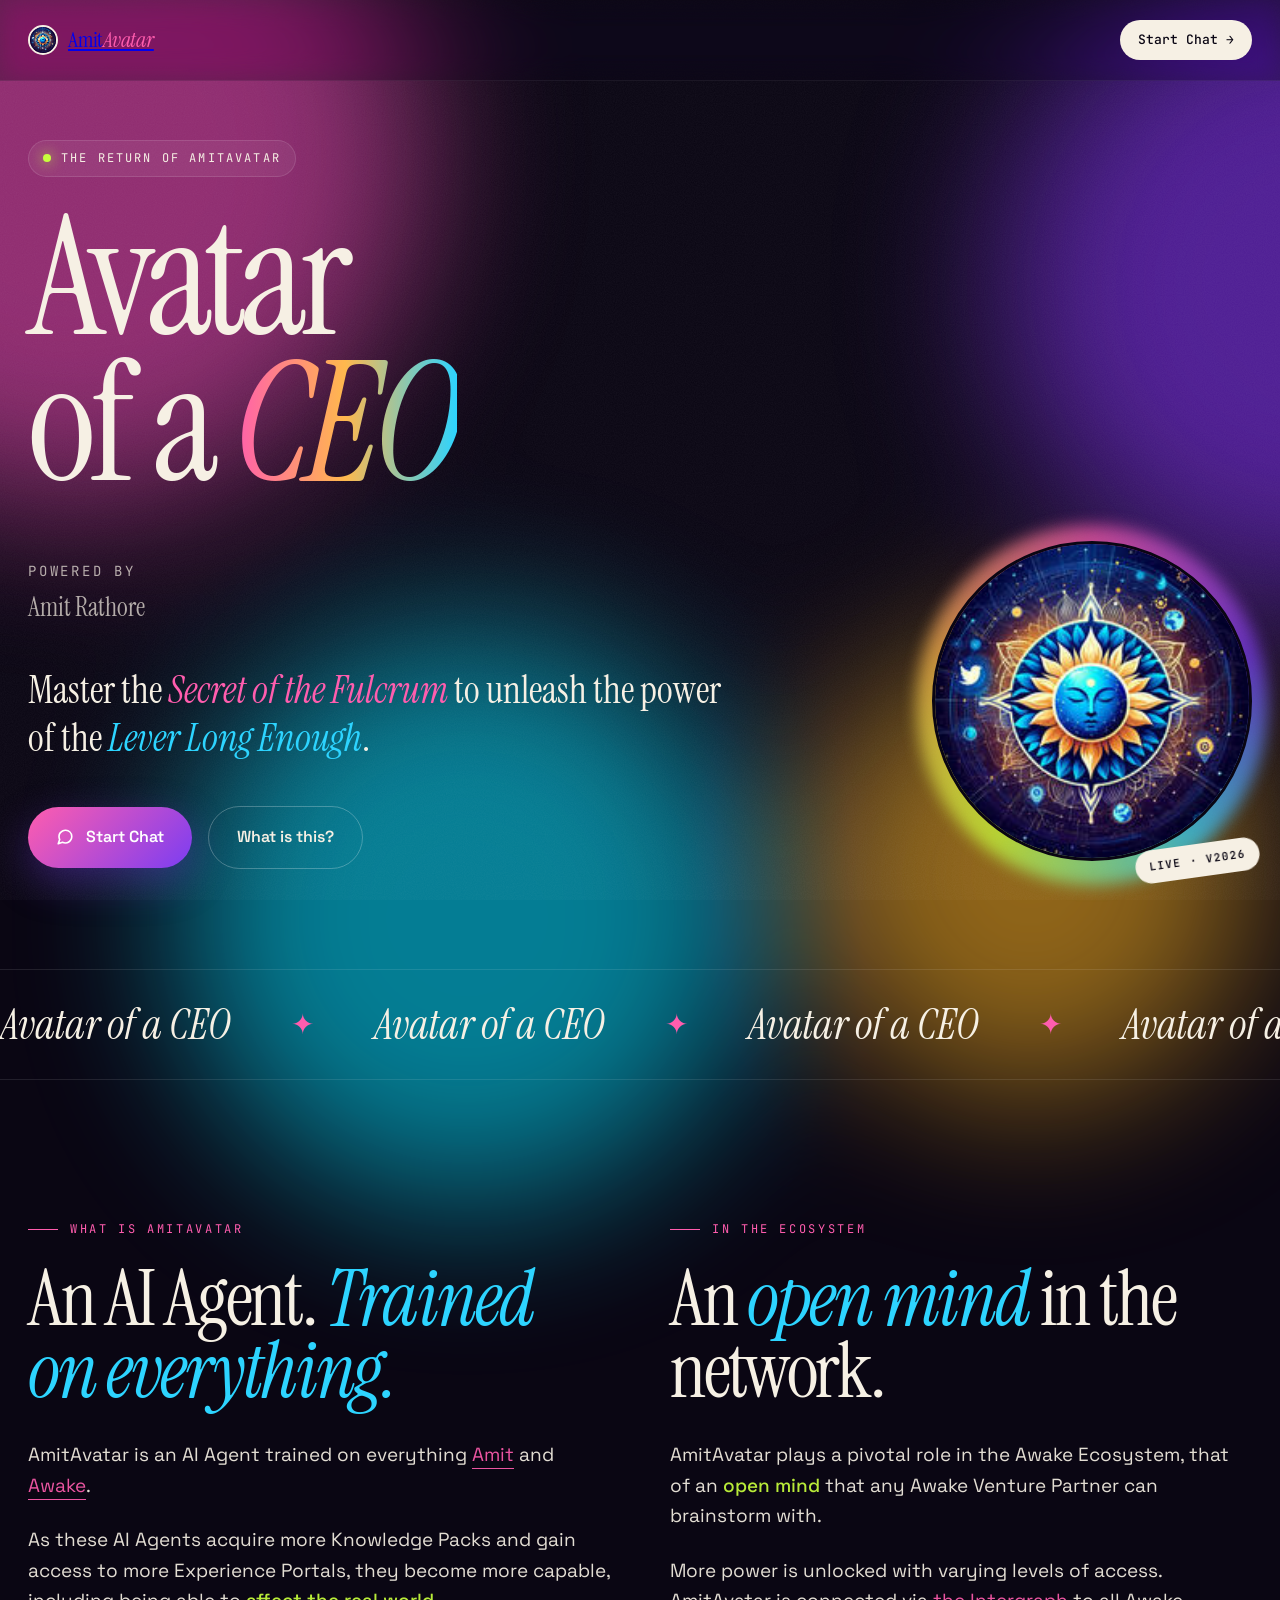
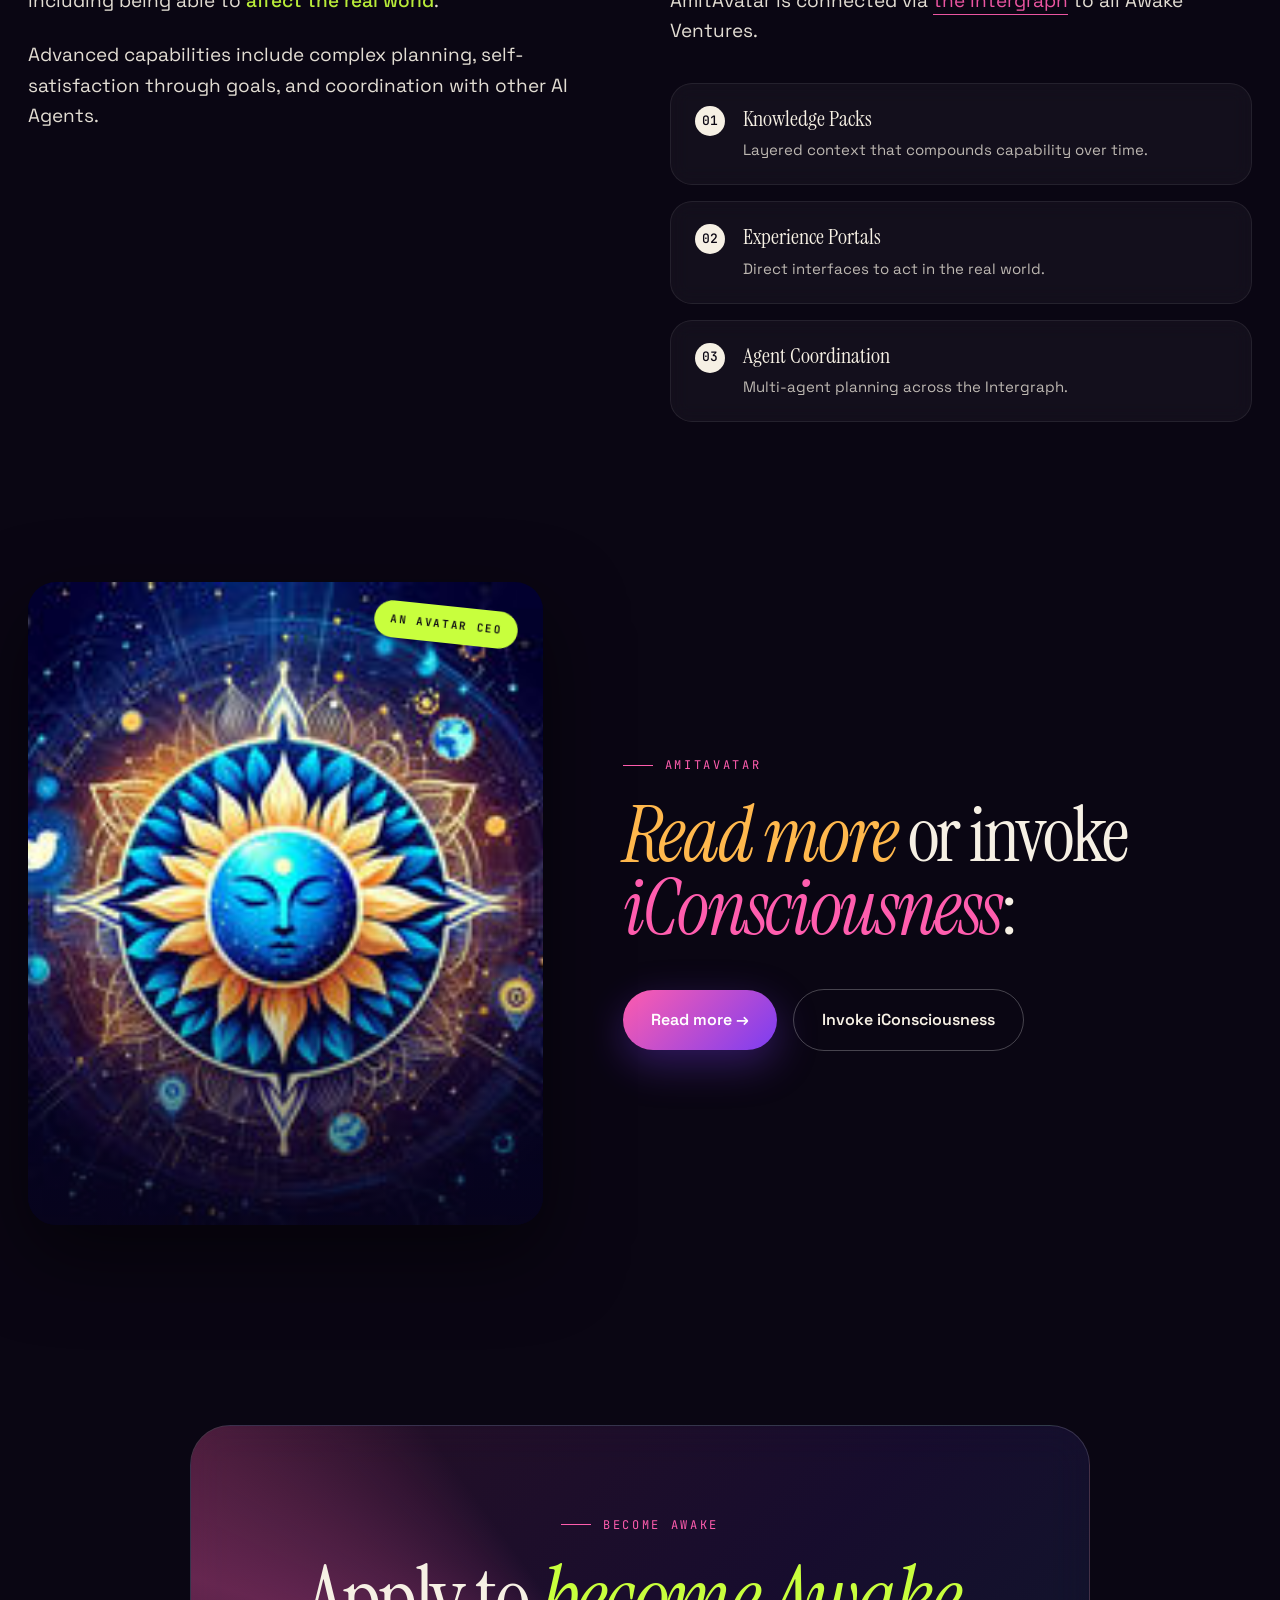
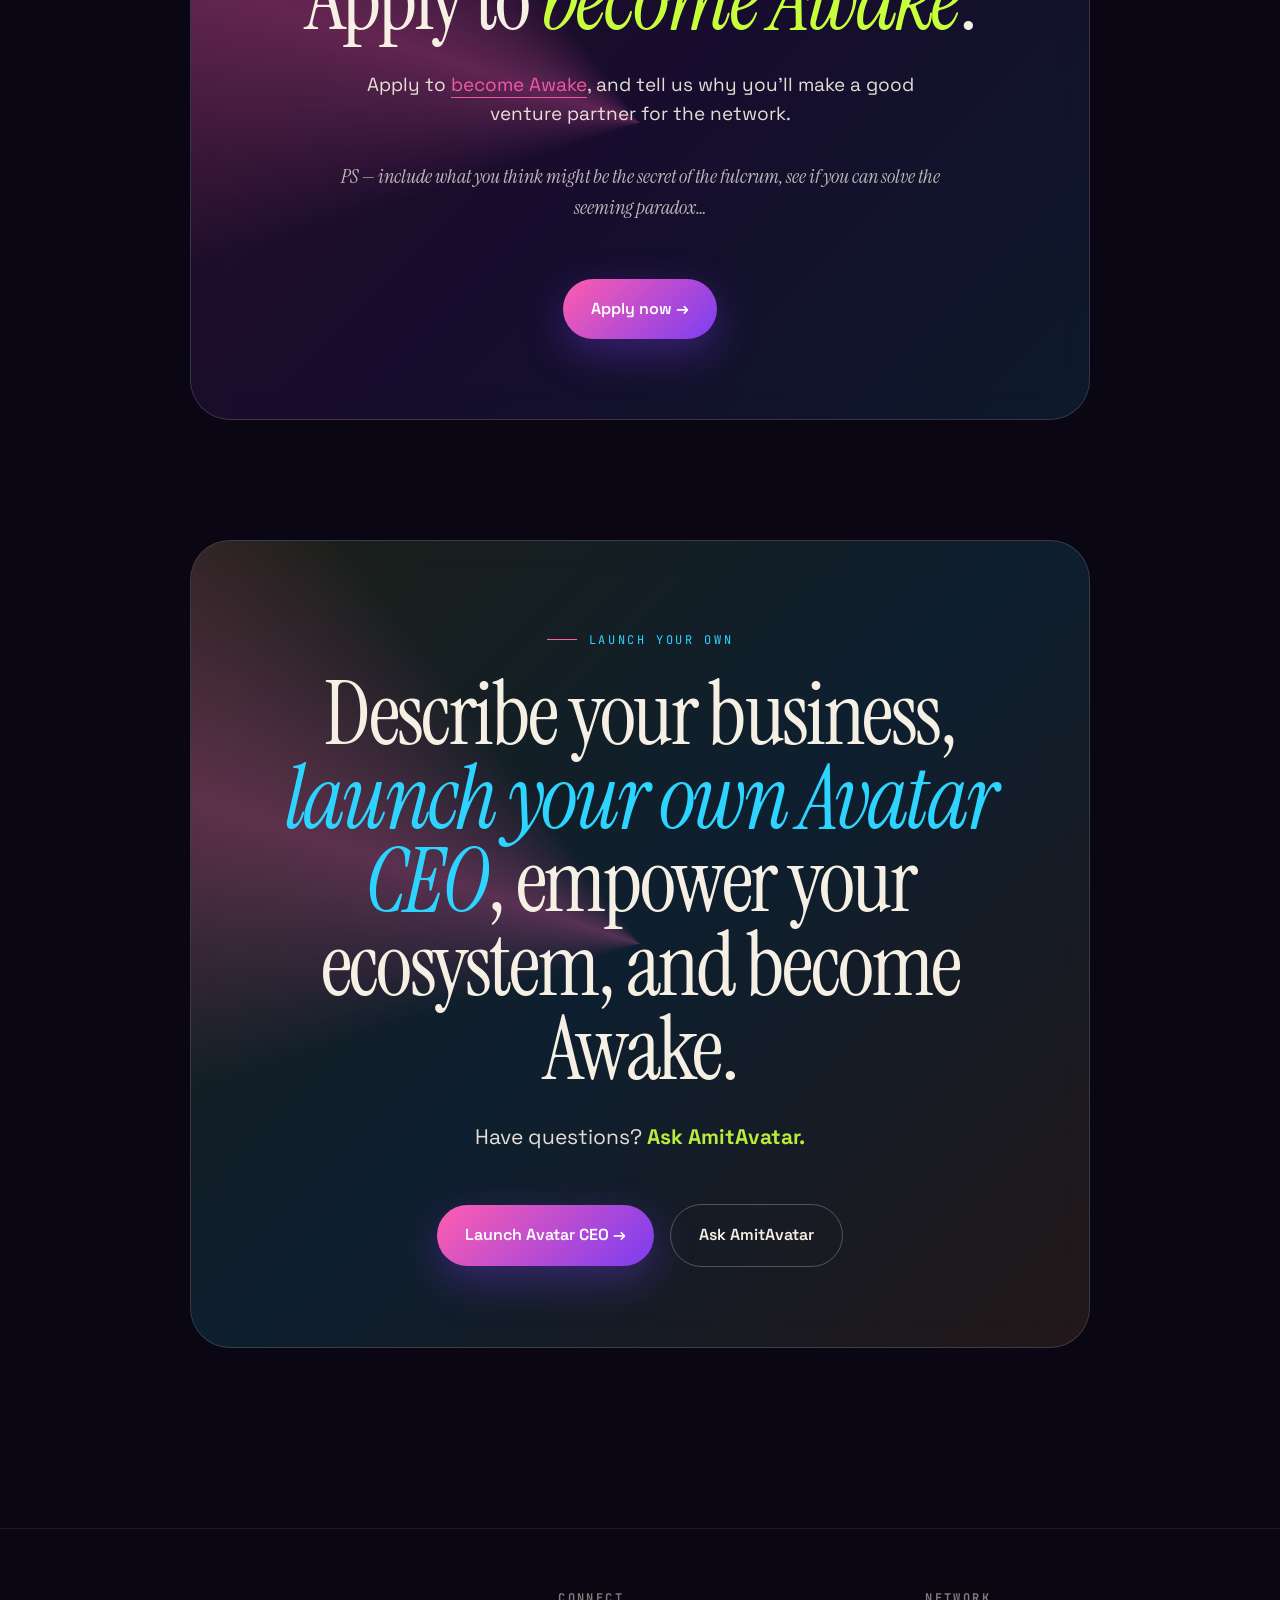
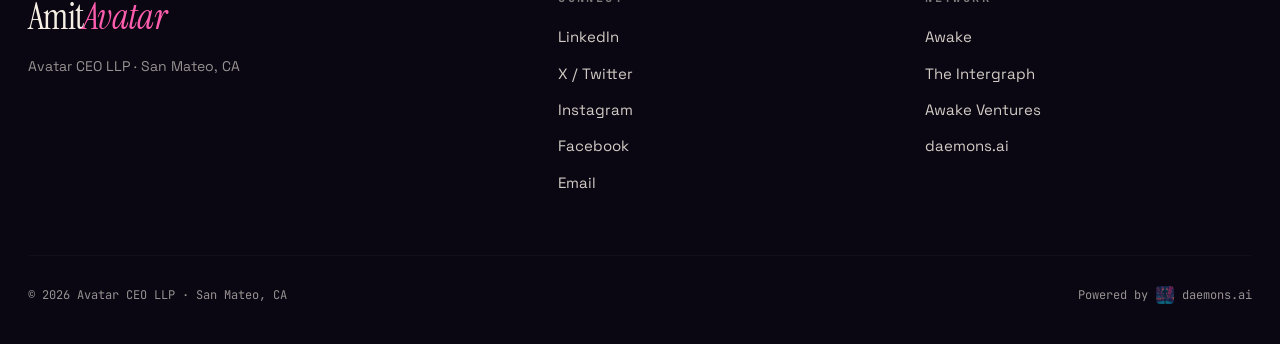
==== index.html @ a4d3d8d1 "Add chat.html with delphi.ai embed; wire chat CTAs from main page" ====
<!DOCTYPE html>
<html lang="en">
<head>
<meta charset="UTF-8" />
<meta name="viewport" content="width=device-width, initial-scale=1.0" />
<title>AmitAvatar — Avatar of a CEO</title>
<meta name="description" content="AmitAvatar is an AI Agent trained on everything Amit and Awake. Master the Secret of the Fulcrum to unleash the power of the Lever Long Enough." />
<meta property="og:title" content="The Return of AmitAvatar" />
<meta property="og:description" content="Avatar of a CEO — Amit Rathore" />
<meta property="og:image" content="assets/images/card.jpg" />
<meta name="twitter:card" content="summary_large_image" />
<link rel="icon" type="image/jpeg" href="assets/images/image01.jpg" />
<link rel="preconnect" href="https://fonts.googleapis.com" />
<link rel="preconnect" href="https://fonts.gstatic.com" crossorigin />
<link href="https://fonts.googleapis.com/css2?family=Instrument+Serif:ital@0;1&family=Space+Grotesk:wght@300;400;500;600;700&family=JetBrains+Mono:wght@400;500&display=swap" rel="stylesheet" />
<style>
:root {
  --ink: #0a0613;
  --paper: #f6f0e4;
  --pink: #ff5dae;
  --violet: #7b3df2;
  --cyan: #2dd4ff;
  --lime: #c8ff3d;
  --sun: #ffb84d;
  --serif: "Instrument Serif", "Times New Roman", serif;
  --sans: "Space Grotesk", system-ui, sans-serif;
  --mono: "JetBrains Mono", ui-monospace, monospace;
}

* { box-sizing: border-box; margin: 0; padding: 0; }
html { scroll-behavior: smooth; }
body {
  background: var(--ink);
  color: var(--paper);
  font-family: var(--sans);
  font-size: 17px;
  line-height: 1.55;
  overflow-x: hidden;
  min-height: 100vh;
  -webkit-font-smoothing: antialiased;
}

/* Animated mesh gradient background */
.mesh {
  position: fixed;
  inset: -10%;
  z-index: -2;
  filter: blur(80px) saturate(140%);
  opacity: 0.55;
  pointer-events: none;
}
.mesh span {
  position: absolute;
  border-radius: 50%;
  mix-blend-mode: screen;
  animation: float 22s ease-in-out infinite;
}
.mesh span:nth-child(1) { width: 55vw; height: 55vw; left: -10%; top: -10%; background: var(--pink); }
.mesh span:nth-child(2) { width: 50vw; height: 50vw; right: -15%; top: 5%; background: var(--violet); animation-delay: -7s; }
.mesh span:nth-child(3) { width: 45vw; height: 45vw; left: 20%; bottom: -20%; background: var(--cyan); animation-delay: -14s; }
.mesh span:nth-child(4) { width: 35vw; height: 35vw; right: 10%; bottom: -10%; background: var(--sun); animation-delay: -3s; }

@keyframes float {
  0%, 100% { transform: translate(0,0) scale(1); }
  33% { transform: translate(6vw, -4vh) scale(1.08); }
  66% { transform: translate(-5vw, 5vh) scale(0.95); }
}

/* Grain overlay */
.grain {
  position: fixed; inset: 0; z-index: -1; pointer-events: none;
  background-image: url("data:image/svg+xml;utf8,<svg xmlns='http://www.w3.org/2000/svg' width='200' height='200'><filter id='n'><feTurbulence type='fractalNoise' baseFrequency='0.9' numOctaves='2' stitchTiles='stitch'/><feColorMatrix values='0 0 0 0 1 0 0 0 0 1 0 0 0 0 1 0 0 0 0.08 0'/></filter><rect width='100%' height='100%' filter='url(%23n)'/></svg>");
  opacity: 0.6;
}

/* Nav */
nav {
  position: fixed; top: 0; left: 0; right: 0;
  display: flex; justify-content: space-between; align-items: center;
  padding: 20px 28px; z-index: 100;
  backdrop-filter: blur(14px) saturate(160%);
  -webkit-backdrop-filter: blur(14px) saturate(160%);
  background: rgba(10,6,19,0.35);
  border-bottom: 1px solid rgba(255,255,255,0.06);
}
.logo {
  display: flex; align-items: center; gap: 10px;
  font-family: var(--serif); font-size: 22px; letter-spacing: -0.01em;
}
.logo img { width: 30px; height: 30px; border-radius: 50%; object-fit: cover; border: 2px solid var(--paper); }
.logo b { font-weight: 400; }
.logo i { font-style: italic; color: var(--pink); }

nav .nav-cta {
  font-family: var(--mono); font-size: 13px;
  padding: 10px 18px; border-radius: 999px;
  background: var(--paper); color: var(--ink);
  text-decoration: none; font-weight: 500;
  transition: transform 0.2s, box-shadow 0.2s;
}
nav .nav-cta:hover { transform: translateY(-2px); box-shadow: 0 10px 30px rgba(255,93,174,0.4); }

/* Sections */
main { padding-top: 80px; }
section { padding: 80px 28px; max-width: 1280px; margin: 0 auto; position: relative; }

/* Hero */
.hero { padding-top: 60px; padding-bottom: 40px; min-height: 90vh; display: flex; flex-direction: column; justify-content: center; }
.badge {
  display: inline-flex; align-items: center; gap: 10px;
  font-family: var(--mono); font-size: 12px; letter-spacing: 0.18em;
  text-transform: uppercase;
  padding: 8px 14px; border-radius: 999px;
  background: rgba(255,255,255,0.06);
  border: 1px solid rgba(255,255,255,0.12);
  width: fit-content; margin-bottom: 28px;
}
.badge::before {
  content: ""; width: 8px; height: 8px; border-radius: 50%;
  background: var(--lime); box-shadow: 0 0 14px var(--lime);
  animation: pulse 1.8s ease-in-out infinite;
}
@keyframes pulse { 50% { opacity: 0.4; } }

.hero h1 {
  font-family: var(--serif);
  font-size: clamp(64px, 13vw, 200px);
  line-height: 0.88;
  font-weight: 400;
  letter-spacing: -0.04em;
  margin-bottom: 24px;
}
.hero h1 .ital { font-style: italic; background: linear-gradient(90deg, var(--pink), var(--sun), var(--cyan)); -webkit-background-clip: text; background-clip: text; color: transparent; }

.hero-row {
  display: grid; grid-template-columns: 1.4fr 0.6fr; gap: 40px; align-items: end;
  margin-top: 20px;
}
.hero-name {
  font-family: var(--mono); font-size: 14px;
  letter-spacing: 0.2em; text-transform: uppercase;
  opacity: 0.7;
}
.hero-name span { display: block; font-size: 26px; font-family: var(--serif); letter-spacing: 0; text-transform: none; color: var(--paper); opacity: 1; margin-top: 4px; }

.tagline {
  font-family: var(--serif); font-size: clamp(24px, 3vw, 38px);
  line-height: 1.25; max-width: 720px; margin-top: 40px;
  font-weight: 400;
}
.tagline em { font-style: italic; color: var(--pink); }
.tagline em + em { color: var(--cyan); }

.cta-row { display: flex; gap: 16px; flex-wrap: wrap; margin-top: 44px; align-items: center; }
.cta {
  display: inline-flex; align-items: center; gap: 12px;
  padding: 18px 28px; border-radius: 999px;
  font-family: var(--sans); font-weight: 600; font-size: 16px;
  text-decoration: none;
  background: linear-gradient(135deg, var(--pink), var(--violet));
  color: white;
  box-shadow: 0 14px 40px rgba(123,61,242,0.35);
  transition: transform 0.25s ease, box-shadow 0.25s ease;
  border: none; cursor: pointer;
}
.cta:hover { transform: translateY(-3px) scale(1.02); box-shadow: 0 20px 50px rgba(255,93,174,0.5); }
.cta-ghost {
  background: transparent;
  border: 1.5px solid rgba(255,255,255,0.25);
  color: var(--paper);
  box-shadow: none;
}
.cta-ghost:hover { background: rgba(255,255,255,0.06); box-shadow: none; }
.cta svg { width: 18px; height: 18px; }

.portrait-wrap {
  position: relative; aspect-ratio: 1; width: 100%; max-width: 320px;
  margin-left: auto;
}
.portrait-wrap::before {
  content: ""; position: absolute; inset: -16px;
  border-radius: 50%;
  background: conic-gradient(from 0deg, var(--pink), var(--violet), var(--cyan), var(--lime), var(--sun), var(--pink));
  filter: blur(8px); opacity: 0.7;
  animation: spin 12s linear infinite;
}
@keyframes spin { to { transform: rotate(360deg); } }
.portrait-wrap img {
  position: relative; width: 100%; height: 100%;
  object-fit: cover; border-radius: 50%;
  border: 3px solid var(--ink);
}
.portrait-tag {
  position: absolute; bottom: -8px; right: -8px;
  background: var(--paper); color: var(--ink);
  font-family: var(--mono); font-size: 11px; font-weight: 600;
  padding: 8px 14px; border-radius: 999px;
  letter-spacing: 0.1em; text-transform: uppercase;
  transform: rotate(-8deg);
}

/* Marquee */
.marquee {
  border-top: 1px solid rgba(255,255,255,0.1);
  border-bottom: 1px solid rgba(255,255,255,0.1);
  padding: 22px 0; overflow: hidden;
  margin: 60px 0; white-space: nowrap;
}
.marquee-inner {
  display: inline-flex; gap: 60px; animation: marquee 28s linear infinite;
  font-family: var(--serif); font-size: 42px; font-style: italic;
}
.marquee-inner span { display: inline-flex; align-items: center; gap: 60px; }
.marquee-inner span::after {
  content: "✦"; font-style: normal; color: var(--pink); font-size: 28px;
}
@keyframes marquee { to { transform: translateX(-50%); } }

/* About */
.about-grid {
  display: grid; grid-template-columns: 1fr 1fr; gap: 60px; align-items: start;
}
.eyebrow {
  font-family: var(--mono); font-size: 12px; letter-spacing: 0.22em;
  text-transform: uppercase; color: var(--pink);
  margin-bottom: 24px; display: flex; align-items: center; gap: 12px;
}
.eyebrow::before { content: ""; width: 30px; height: 1px; background: var(--pink); }

.about h2 {
  font-family: var(--serif); font-size: clamp(40px, 6vw, 84px);
  line-height: 0.95; font-weight: 400; letter-spacing: -0.03em;
  margin-bottom: 32px;
}
.about h2 em { font-style: italic; color: var(--cyan); }
.about p {
  font-size: 19px; line-height: 1.6; margin-bottom: 24px;
  opacity: 0.92;
}
.about p strong { color: var(--lime); font-weight: 500; }
.about a {
  color: var(--pink); text-decoration: none; border-bottom: 1.5px solid currentColor;
  padding-bottom: 1px; transition: color 0.2s;
}
.about a:hover { color: var(--sun); }

.feature-list {
  display: grid; gap: 16px; margin-top: 36px;
}
.feature {
  padding: 22px 24px; border-radius: 22px;
  background: rgba(255,255,255,0.04);
  border: 1px solid rgba(255,255,255,0.08);
  backdrop-filter: blur(10px);
  display: flex; gap: 18px; align-items: flex-start;
  transition: transform 0.3s, background 0.3s;
}
.feature:hover { transform: translateX(6px); background: rgba(255,255,255,0.07); }
.feature .num {
  font-family: var(--mono); font-size: 13px; font-weight: 500;
  background: var(--paper); color: var(--ink);
  width: 30px; height: 30px; border-radius: 50%;
  display: flex; align-items: center; justify-content: center;
  flex-shrink: 0;
}
.feature h3 {
  font-family: var(--serif); font-size: 22px; font-weight: 400;
  margin-bottom: 6px; line-height: 1.2;
}
.feature p { font-size: 15px; margin: 0; opacity: 0.75; }

/* Apply / Become Awake */
.apply {
  text-align: center;
  padding: 120px 28px;
}
.apply-card {
  position: relative;
  max-width: 900px; margin: 0 auto;
  padding: 80px 40px;
  border-radius: 40px;
  background: linear-gradient(135deg, rgba(255,93,174,0.12), rgba(123,61,242,0.12), rgba(45,212,255,0.1));
  border: 1px solid rgba(255,255,255,0.15);
  backdrop-filter: blur(20px);
  overflow: hidden;
}
.apply-card::before {
  content: ""; position: absolute; top: -50%; left: -50%; width: 200%; height: 200%;
  background: conic-gradient(from 0deg, transparent 70%, rgba(255,93,174,0.3), transparent 90%);
  animation: spin 18s linear infinite;
  pointer-events: none;
}
.apply-card > * { position: relative; z-index: 1; }
.apply h2 {
  font-family: var(--serif); font-size: clamp(40px, 7vw, 88px);
  line-height: 0.95; margin-bottom: 28px; letter-spacing: -0.03em; font-weight: 400;
}
.apply h2 em { font-style: italic; color: var(--lime); }
.apply p { font-size: 19px; max-width: 600px; margin: 0 auto 16px; opacity: 0.92; }
.apply .ps {
  font-style: italic; font-family: var(--serif); font-size: 20px;
  opacity: 0.75; max-width: 640px; margin: 32px auto 36px;
}
.apply .cta { margin-top: 20px; }

/* Avatar CEO section */
.avatar-ceo {
  display: grid; grid-template-columns: 0.9fr 1.1fr; gap: 80px;
  align-items: center;
}
.ceo-img {
  position: relative; aspect-ratio: 4/5;
  border-radius: 28px; overflow: hidden;
  box-shadow: 0 30px 80px rgba(0,0,0,0.5);
}
.ceo-img img { width: 100%; height: 100%; object-fit: cover; }
.ceo-img::after {
  content: ""; position: absolute; inset: 0;
  background: linear-gradient(180deg, transparent 50%, rgba(10,6,19,0.6));
}
.ceo-img .sticker {
  position: absolute; top: 24px; right: 24px;
  background: var(--lime); color: var(--ink);
  font-family: var(--mono); font-size: 11px; font-weight: 600;
  padding: 10px 16px; border-radius: 999px;
  letter-spacing: 0.15em; text-transform: uppercase;
  transform: rotate(6deg);
  z-index: 2;
}

/* Footer */
footer {
  margin-top: 60px;
  padding: 60px 28px 40px;
  border-top: 1px solid rgba(255,255,255,0.08);
  background: rgba(10,6,19,0.5);
}
.footer-inner {
  max-width: 1280px; margin: 0 auto;
  display: grid; grid-template-columns: 1.5fr 1fr 1fr; gap: 40px;
}
.footer-brand h3 {
  font-family: var(--serif); font-size: 36px; font-weight: 400;
  letter-spacing: -0.02em; margin-bottom: 12px;
}
.footer-brand h3 em { font-style: italic; color: var(--pink); }
.footer-brand p { opacity: 0.6; font-size: 14px; max-width: 320px; }
.footer-col h4 {
  font-family: var(--mono); font-size: 12px; letter-spacing: 0.2em;
  text-transform: uppercase; opacity: 0.5; margin-bottom: 16px;
}
.footer-col ul { list-style: none; }
.footer-col li { margin-bottom: 10px; }
.footer-col a {
  color: var(--paper); text-decoration: none; opacity: 0.85;
  font-size: 15px; transition: color 0.2s, opacity 0.2s;
}
.footer-col a:hover { color: var(--pink); opacity: 1; }
.footer-bottom {
  max-width: 1280px; margin: 50px auto 0;
  padding-top: 30px; border-top: 1px solid rgba(255,255,255,0.06);
  display: flex; justify-content: space-between; align-items: center; flex-wrap: wrap; gap: 16px;
  font-family: var(--mono); font-size: 12px; opacity: 0.6;
}
.footer-bottom a { color: var(--paper); text-decoration: none; }
.footer-bottom a:hover { color: var(--pink); }
.daemons-tag {
  display: inline-flex; align-items: center; gap: 8px;
}
.daemons-tag img { width: 18px; height: 18px; border-radius: 4px; }

/* Reveal anim */
.reveal { opacity: 0; transform: translateY(30px); transition: opacity 0.9s ease, transform 0.9s ease; }
.reveal.in { opacity: 1; transform: translateY(0); }

/* Mobile */
@media (max-width: 820px) {
  body { font-size: 16px; }
  section { padding: 60px 22px; }
  nav { padding: 16px 20px; }
  .hero { padding-top: 30px; min-height: auto; }
  .hero-row { grid-template-columns: 1fr; gap: 50px; }
  .portrait-wrap { margin: 0 auto; max-width: 260px; }
  .about-grid { grid-template-columns: 1fr; gap: 40px; }
  .avatar-ceo { grid-template-columns: 1fr; gap: 40px; }
  .apply { padding: 80px 22px; }
  .apply-card { padding: 50px 26px; border-radius: 28px; }
  .footer-inner { grid-template-columns: 1fr; gap: 30px; }
  .marquee-inner { font-size: 28px; gap: 40px; }
  .cta { padding: 16px 22px; font-size: 15px; }
}
</style>
</head>
<body>

<div class="mesh" aria-hidden="true">
  <span></span><span></span><span></span><span></span>
</div>
<div class="grain" aria-hidden="true"></div>

<nav>
  <a href="#home" class="logo">
    <img src="assets/images/image01.jpg" alt="AmitAvatar" />
    <span><b>Amit</b><i>Avatar</i></span>
  </a>
  <a href="chat.html" class="nav-cta">Start Chat →</a>
</nav>

<main id="home">

  <section class="hero">
    <div class="badge">The Return of AmitAvatar</div>

    <h1>Avatar<br/>of a <span class="ital">CEO</span></h1>

    <div class="hero-row">
      <div>
        <div class="hero-name">
          Powered by
          <span>Amit Rathore</span>
        </div>

        <p class="tagline">
          Master the <em>Secret of the Fulcrum</em> to unleash the power of the <em>Lever Long Enough</em>.
        </p>

        <div class="cta-row">
          <a href="chat.html" class="cta">
            <svg viewBox="0 0 24 24" fill="none" stroke="currentColor" stroke-width="2.2" stroke-linecap="round" stroke-linejoin="round"><path d="M21 11.5a8.38 8.38 0 0 1-.9 3.8 8.5 8.5 0 0 1-7.6 4.7 8.38 8.38 0 0 1-3.8-.9L3 21l1.9-5.7a8.38 8.38 0 0 1-.9-3.8 8.5 8.5 0 0 1 4.7-7.6 8.38 8.38 0 0 1 3.8-.9h.5a8.48 8.48 0 0 1 8 8v.5z"/></svg>
            Start Chat
          </a>
          <a href="#about" class="cta cta-ghost">What is this?</a>
        </div>
      </div>

      <div class="portrait-wrap">
        <img src="assets/images/image01.jpg" alt="AmitAvatar portrait" />
        <div class="portrait-tag">live · v2026</div>
      </div>
    </div>
  </section>

  <div class="marquee" aria-hidden="true">
    <div class="marquee-inner">
      <span>Avatar of a CEO</span>
      <span>Avatar of a CEO</span>
      <span>Avatar of a CEO</span>
      <span>Avatar of a CEO</span>
      <span>Avatar of a CEO</span>
      <span>Avatar of a CEO</span>
    </div>
  </div>

  <section id="about" class="about reveal">
    <div class="about-grid">
      <div>
        <div class="eyebrow">What is AmitAvatar</div>
        <h2>An AI Agent. <em>Trained on everything.</em></h2>
        <p>
          AmitAvatar is an AI Agent trained on everything <a href="https://www.awake.ventures/@AmitAvatar" target="_blank" rel="noopener">Amit</a> and <a href="https://awake.vc" target="_blank" rel="noopener">Awake</a>.
        </p>
        <p>
          As these AI Agents acquire more Knowledge Packs and gain access to more Experience Portals, they become more capable, including being able to <strong>affect the real world</strong>.
        </p>
        <p>
          Advanced capabilities include complex planning, self-satisfaction through goals, and coordination with other AI Agents.
        </p>
      </div>

      <div>
        <div class="eyebrow">In the Ecosystem</div>
        <h2>An <em>open mind</em> in the network.</h2>
        <p>
          AmitAvatar plays a pivotal role in the Awake Ecosystem, that of an <strong>open mind</strong> that any Awake Venture Partner can brainstorm with.
        </p>
        <p>
          More power is unlocked with varying levels of access. AmitAvatar is connected via <a href="https://theintergraph.com" target="_blank" rel="noopener">the Intergraph</a> to all Awake Ventures.
        </p>

        <div class="feature-list">
          <div class="feature">
            <div class="num">01</div>
            <div>
              <h3>Knowledge Packs</h3>
              <p>Layered context that compounds capability over time.</p>
            </div>
          </div>
          <div class="feature">
            <div class="num">02</div>
            <div>
              <h3>Experience Portals</h3>
              <p>Direct interfaces to act in the real world.</p>
            </div>
          </div>
          <div class="feature">
            <div class="num">03</div>
            <div>
              <h3>Agent Coordination</h3>
              <p>Multi-agent planning across the Intergraph.</p>
            </div>
          </div>
        </div>
      </div>
    </div>
  </section>

  <section class="avatar-ceo reveal">
    <div class="ceo-img">
      <div class="sticker">An Avatar CEO</div>
      <img src="assets/images/image03.jpg" alt="An Avatar CEO" />
    </div>
    <div>
      <div class="eyebrow">AmitAvatar</div>
      <h2 style="font-family:var(--serif);font-size:clamp(40px,6vw,84px);line-height:0.95;letter-spacing:-0.03em;font-weight:400;margin-bottom:28px;">
        <em style="font-style:italic;color:var(--sun);">Read more</em> or invoke <em style="font-style:italic;color:var(--pink);">iConsciousness</em>:
      </h2>
      <div class="cta-row">
        <a href="https://www.awake.ventures/@AmitAvatar" target="_blank" rel="noopener" class="cta">Read more →</a>
        <a href="chat.html" class="cta cta-ghost">Invoke iConsciousness</a>
      </div>
    </div>
  </section>

  <section class="apply reveal">
    <div class="apply-card">
      <div class="eyebrow" style="justify-content:center;display:inline-flex;">Become Awake</div>
      <h2>Apply to <em>become Awake</em>.</h2>
      <p>
        Apply to <a href="https://awake.vc" target="_blank" rel="noopener" style="color:var(--pink);border-bottom:1.5px solid currentColor;text-decoration:none;">become Awake</a>, and tell us why you'll make a good venture partner for the network.
      </p>
      <p class="ps">
        <em>PS — include what you think might be the secret of the fulcrum, see if you can solve the seeming paradox…</em>
      </p>
      <a href="https://awake.vc" target="_blank" rel="noopener" class="cta">Apply now →</a>
    </div>
  </section>

  <section class="apply reveal" style="padding-top:0;">
    <div class="apply-card" style="background:linear-gradient(135deg, rgba(200,255,61,0.1), rgba(45,212,255,0.12), rgba(255,184,77,0.1));">
      <div class="eyebrow" style="justify-content:center;display:inline-flex;color:var(--cyan);">Launch your own</div>
      <h2 style="font-family:var(--serif);">
        Describe your business, <em style="color:var(--cyan);">launch your own Avatar CEO</em>, empower your ecosystem, and become Awake.
      </h2>
      <p style="margin-top:30px;font-size:21px;">Have questions? <strong style="color:var(--lime);">Ask AmitAvatar.</strong></p>
      <div class="cta-row" style="justify-content:center;margin-top:30px;">
        <a href="https://daemons.ai" target="_blank" rel="noopener" class="cta">Launch Avatar CEO →</a>
        <a href="chat.html" class="cta cta-ghost">Ask AmitAvatar</a>
      </div>
    </div>
  </section>

</main>

<footer>
  <div class="footer-inner">
    <div class="footer-brand">
      <h3>Amit<em>Avatar</em></h3>
      <p>Avatar CEO LLP · San Mateo, CA</p>
    </div>
    <div class="footer-col">
      <h4>Connect</h4>
      <ul>
        <li><a href="https://www.linkedin.com/in/amit-avatar" target="_blank" rel="noopener">LinkedIn</a></li>
        <li><a href="https://twitter.com/avatar_amit" target="_blank" rel="noopener">X / Twitter</a></li>
        <li><a href="https://instagram.com/amit_avatar" target="_blank" rel="noopener">Instagram</a></li>
        <li><a href="https://facebook.com/amit.avatar" target="_blank" rel="noopener">Facebook</a></li>
        <li><a href="mailto:hello@amitavatar.com">Email</a></li>
      </ul>
    </div>
    <div class="footer-col">
      <h4>Network</h4>
      <ul>
        <li><a href="https://awake.vc" target="_blank" rel="noopener">Awake</a></li>
        <li><a href="https://theintergraph.com" target="_blank" rel="noopener">The Intergraph</a></li>
        <li><a href="https://www.awake.ventures/@AmitAvatar" target="_blank" rel="noopener">Awake Ventures</a></li>
        <li><a href="https://daemons.ai" target="_blank" rel="noopener">daemons.ai</a></li>
      </ul>
    </div>
  </div>
  <div class="footer-bottom">
    <div>© 2026 Avatar CEO LLP · San Mateo, CA</div>
    <div class="daemons-tag">
      Powered by
      <img src="assets/images/image02.jpg" alt="daemons.ai" />
      <a href="https://daemons.ai" target="_blank" rel="noopener">daemons.ai</a>
    </div>
  </div>
</footer>

<script>
const io = new IntersectionObserver((entries) => {
  entries.forEach(e => { if (e.isIntersecting) { e.target.classList.add('in'); io.unobserve(e.target); } });
}, { threshold: 0.12 });
document.querySelectorAll('.reveal').forEach(el => io.observe(el));
</script>

</body>
</html>
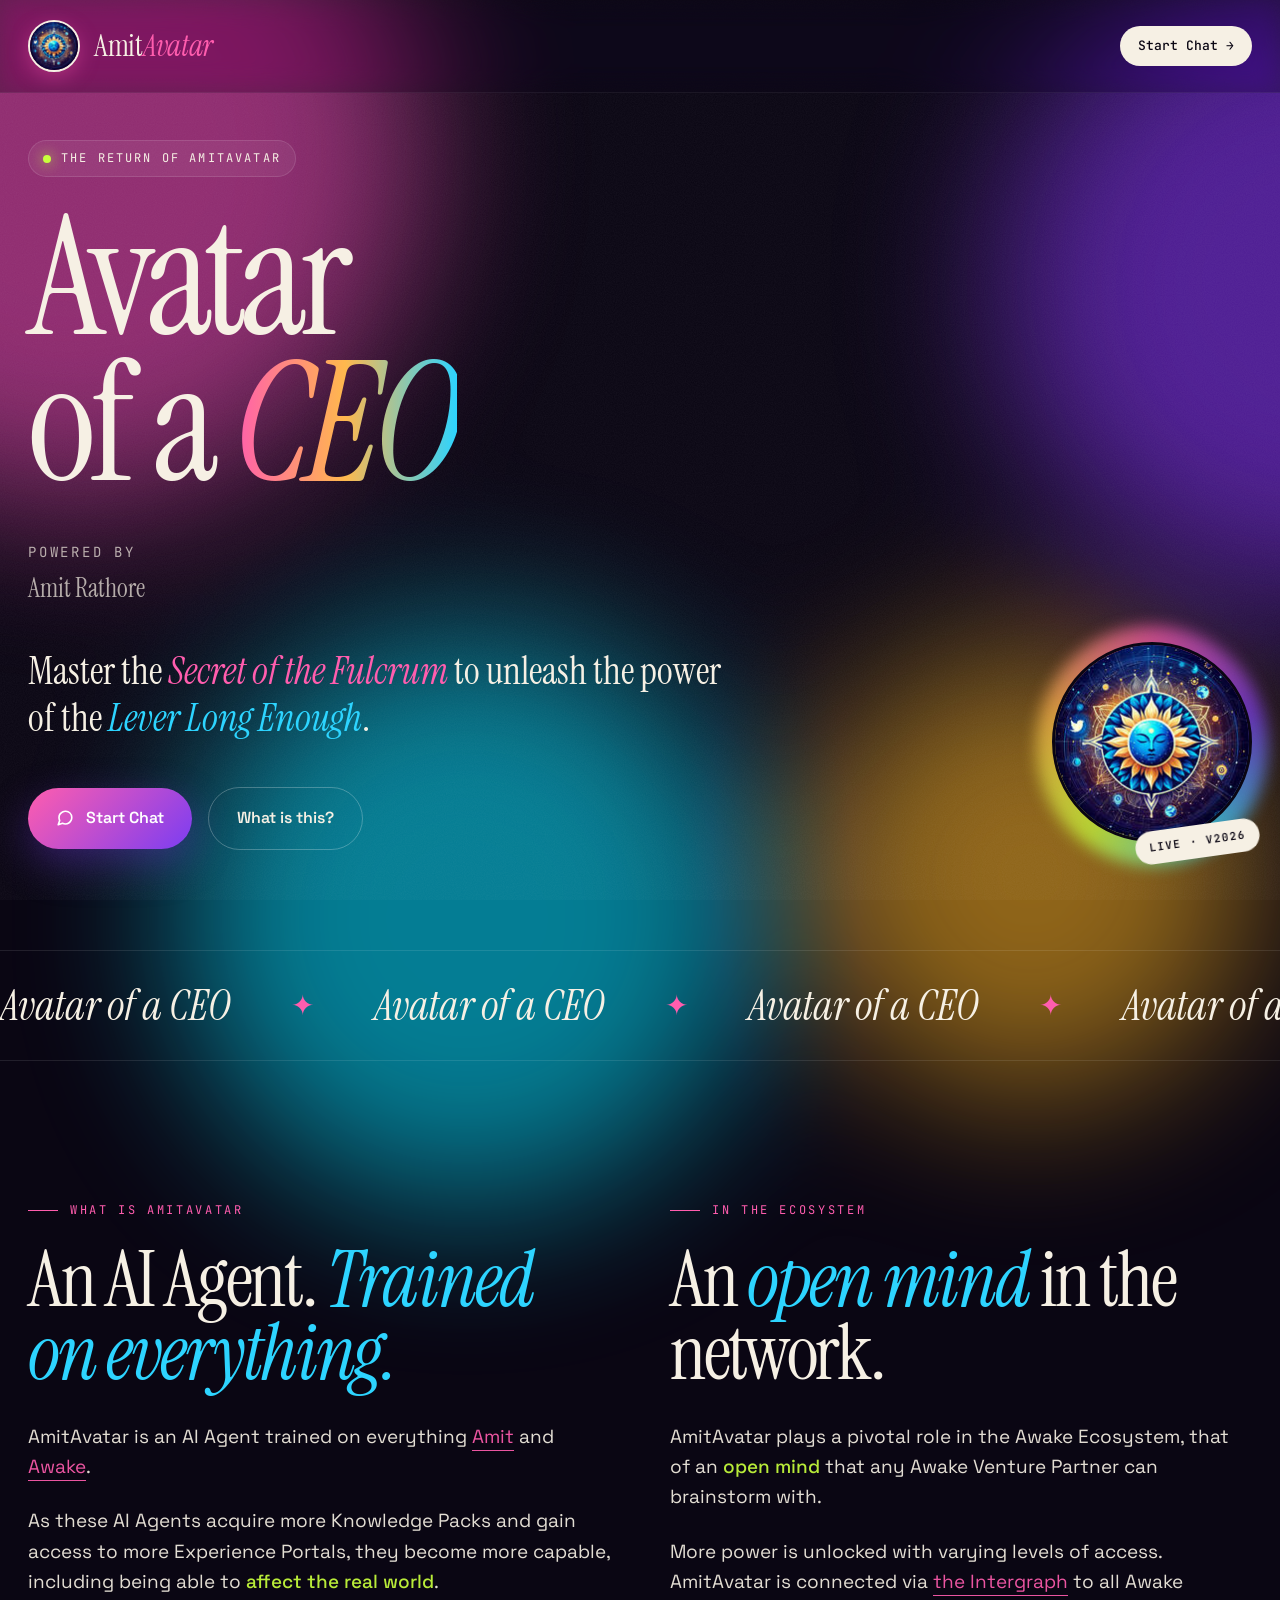
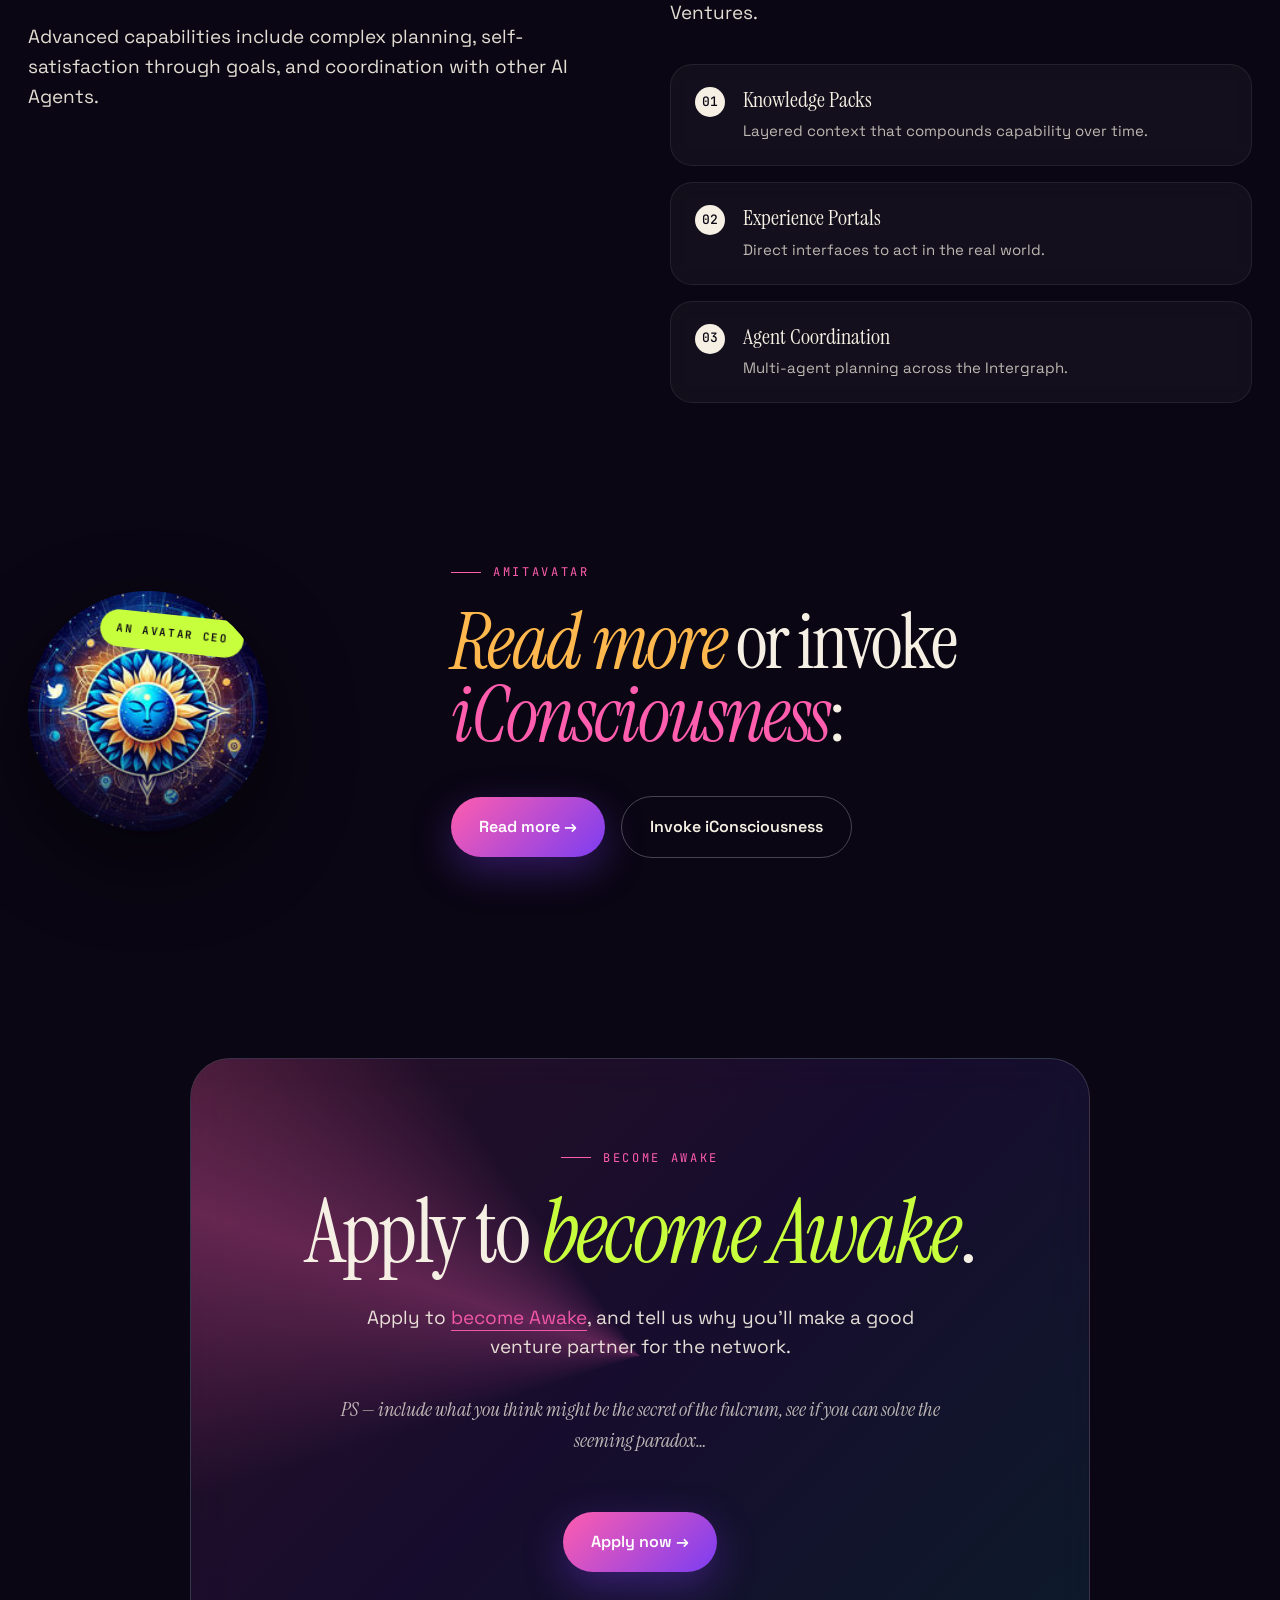
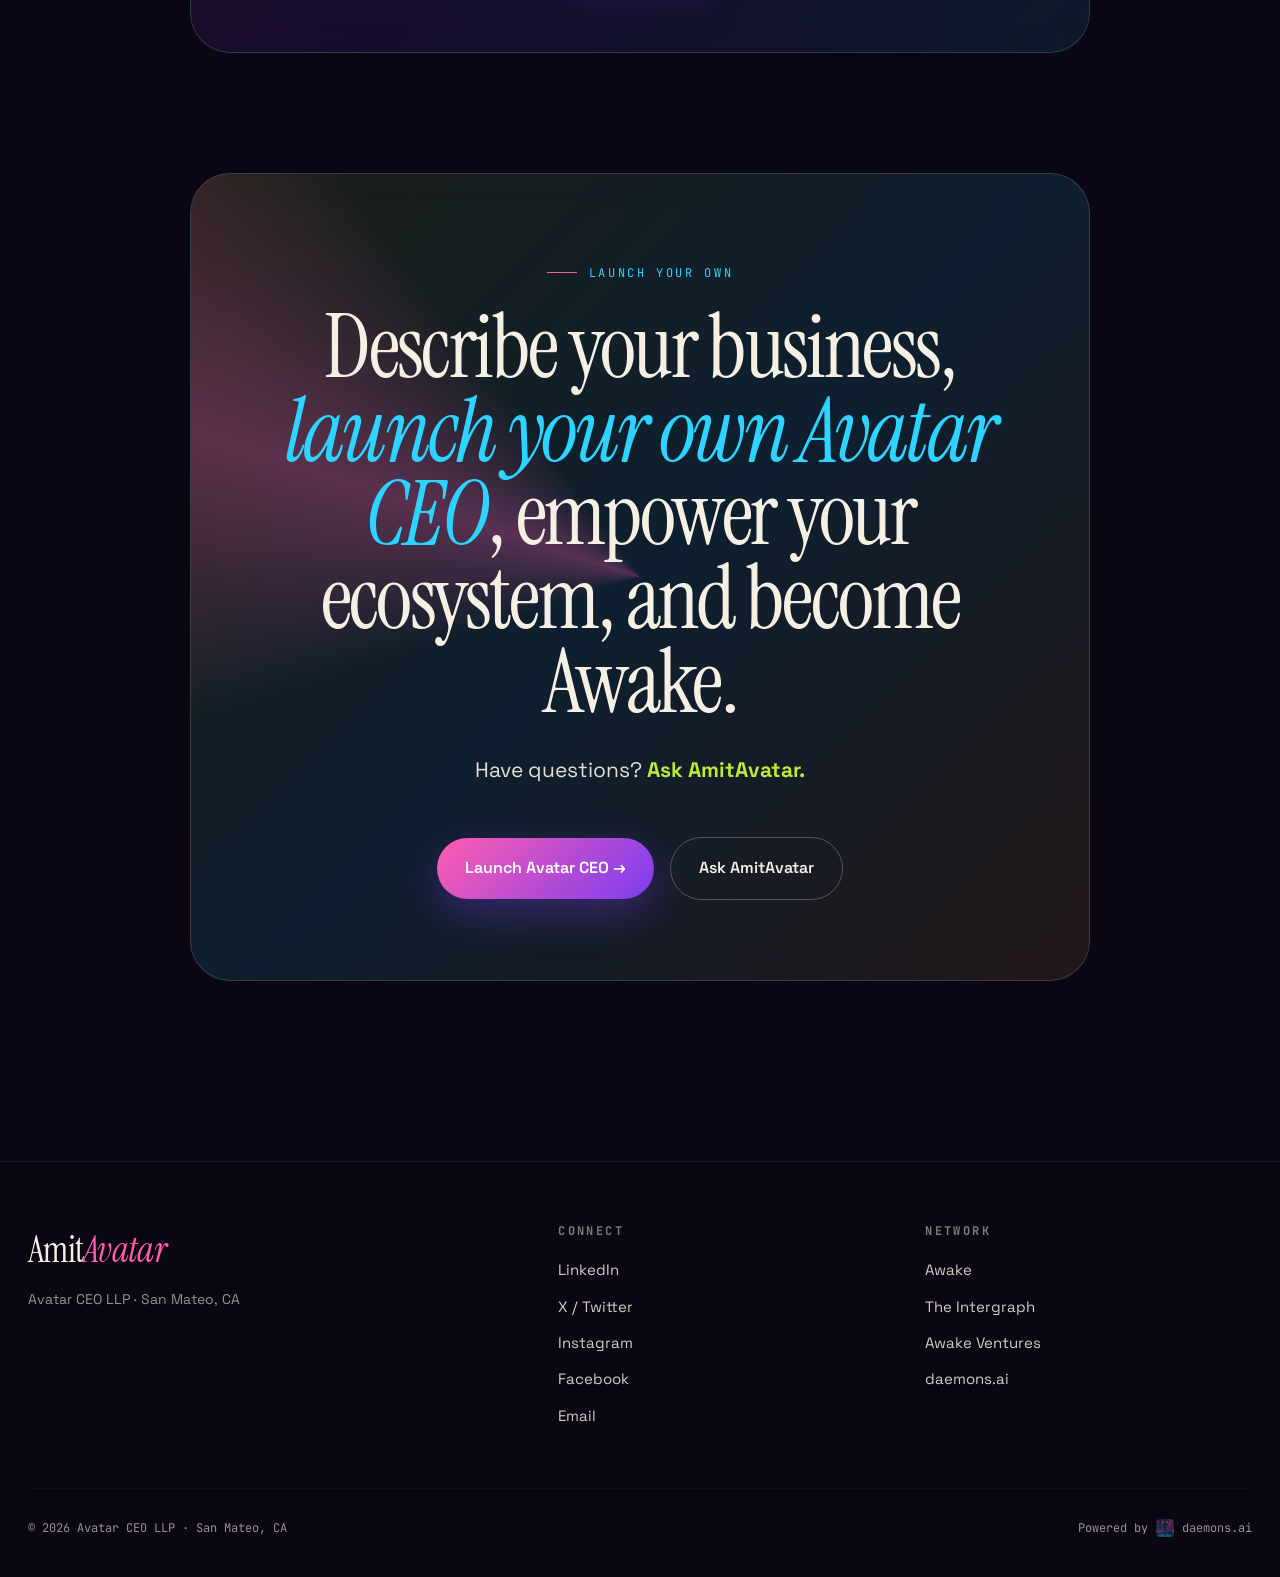
==== commit 02a74e58: "Enlarge header logo; reduce inline portrait sizes to mask low-res source" ====
--- a/index.html
+++ b/index.html
@@ -84,10 +84,11 @@
   border-bottom: 1px solid rgba(255,255,255,0.06);
 }
 .logo {
-  display: flex; align-items: center; gap: 10px;
-  font-family: var(--serif); font-size: 22px; letter-spacing: -0.01em;
-}
-.logo img { width: 30px; height: 30px; border-radius: 50%; object-fit: cover; border: 2px solid var(--paper); }
+  display: flex; align-items: center; gap: 14px;
+  font-family: var(--serif); font-size: 30px; letter-spacing: -0.01em;
+  text-decoration: none; color: var(--paper);
+}
+.logo img { width: 52px; height: 52px; border-radius: 50%; object-fit: cover; border: 2.5px solid var(--paper); box-shadow: 0 6px 20px rgba(255,93,174,0.35); }
 .logo b { font-weight: 400; }
 .logo i { font-style: italic; color: var(--pink); }
 
@@ -174,7 +175,7 @@
 .cta svg { width: 18px; height: 18px; }
 
 .portrait-wrap {
-  position: relative; aspect-ratio: 1; width: 100%; max-width: 320px;
+  position: relative; aspect-ratio: 1; width: 100%; max-width: 200px;
   margin-left: auto;
 }
 .portrait-wrap::before {
@@ -305,12 +306,12 @@
 
 /* Avatar CEO section */
 .avatar-ceo {
-  display: grid; grid-template-columns: 0.9fr 1.1fr; gap: 80px;
+  display: grid; grid-template-columns: 0.6fr 1.4fr; gap: 80px;
   align-items: center;
 }
 .ceo-img {
-  position: relative; aspect-ratio: 4/5;
-  border-radius: 28px; overflow: hidden;
+  position: relative; aspect-ratio: 1; max-width: 240px;
+  border-radius: 50%; overflow: hidden;
   box-shadow: 0 30px 80px rgba(0,0,0,0.5);
 }
 .ceo-img img { width: 100%; height: 100%; object-fit: cover; }
@@ -380,7 +381,7 @@
   nav { padding: 16px 20px; }
   .hero { padding-top: 30px; min-height: auto; }
   .hero-row { grid-template-columns: 1fr; gap: 50px; }
-  .portrait-wrap { margin: 0 auto; max-width: 260px; }
+  .portrait-wrap { margin: 0 auto; max-width: 170px; }
   .about-grid { grid-template-columns: 1fr; gap: 40px; }
   .avatar-ceo { grid-template-columns: 1fr; gap: 40px; }
   .apply { padding: 80px 22px; }
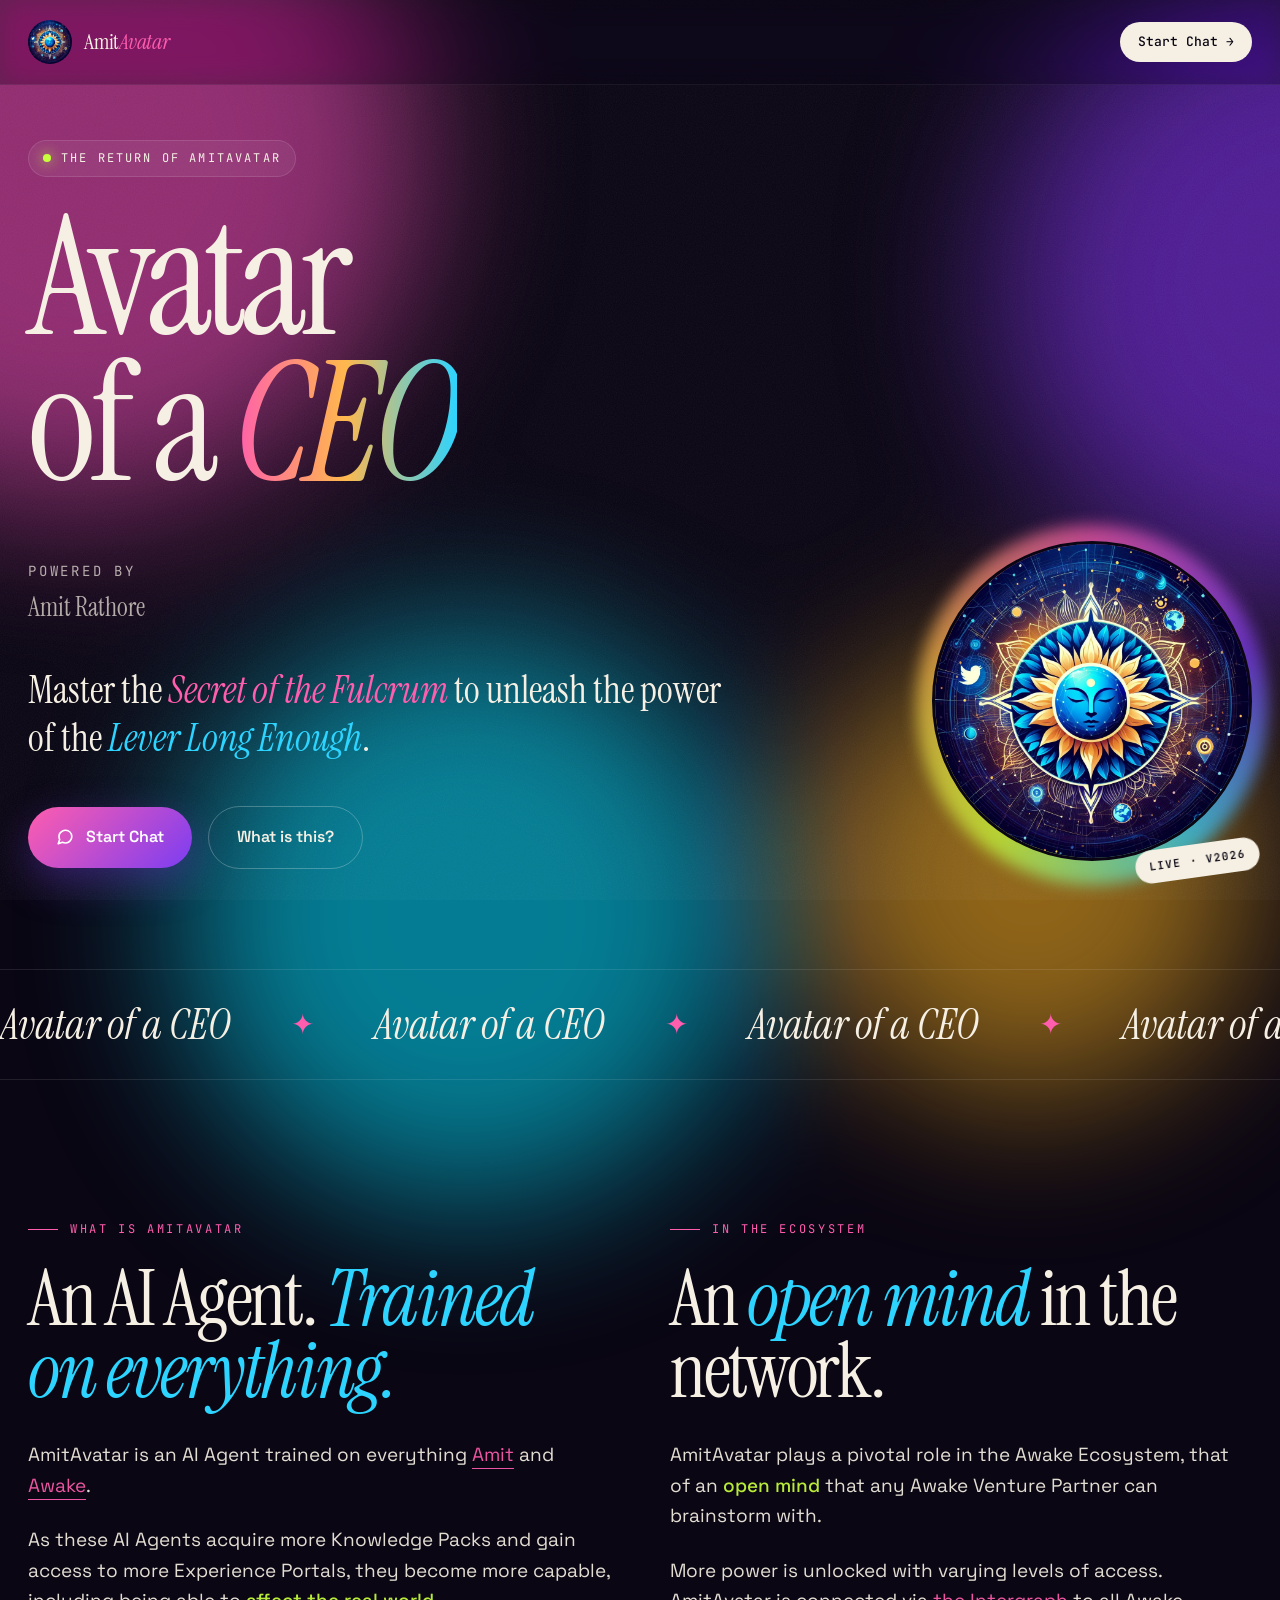
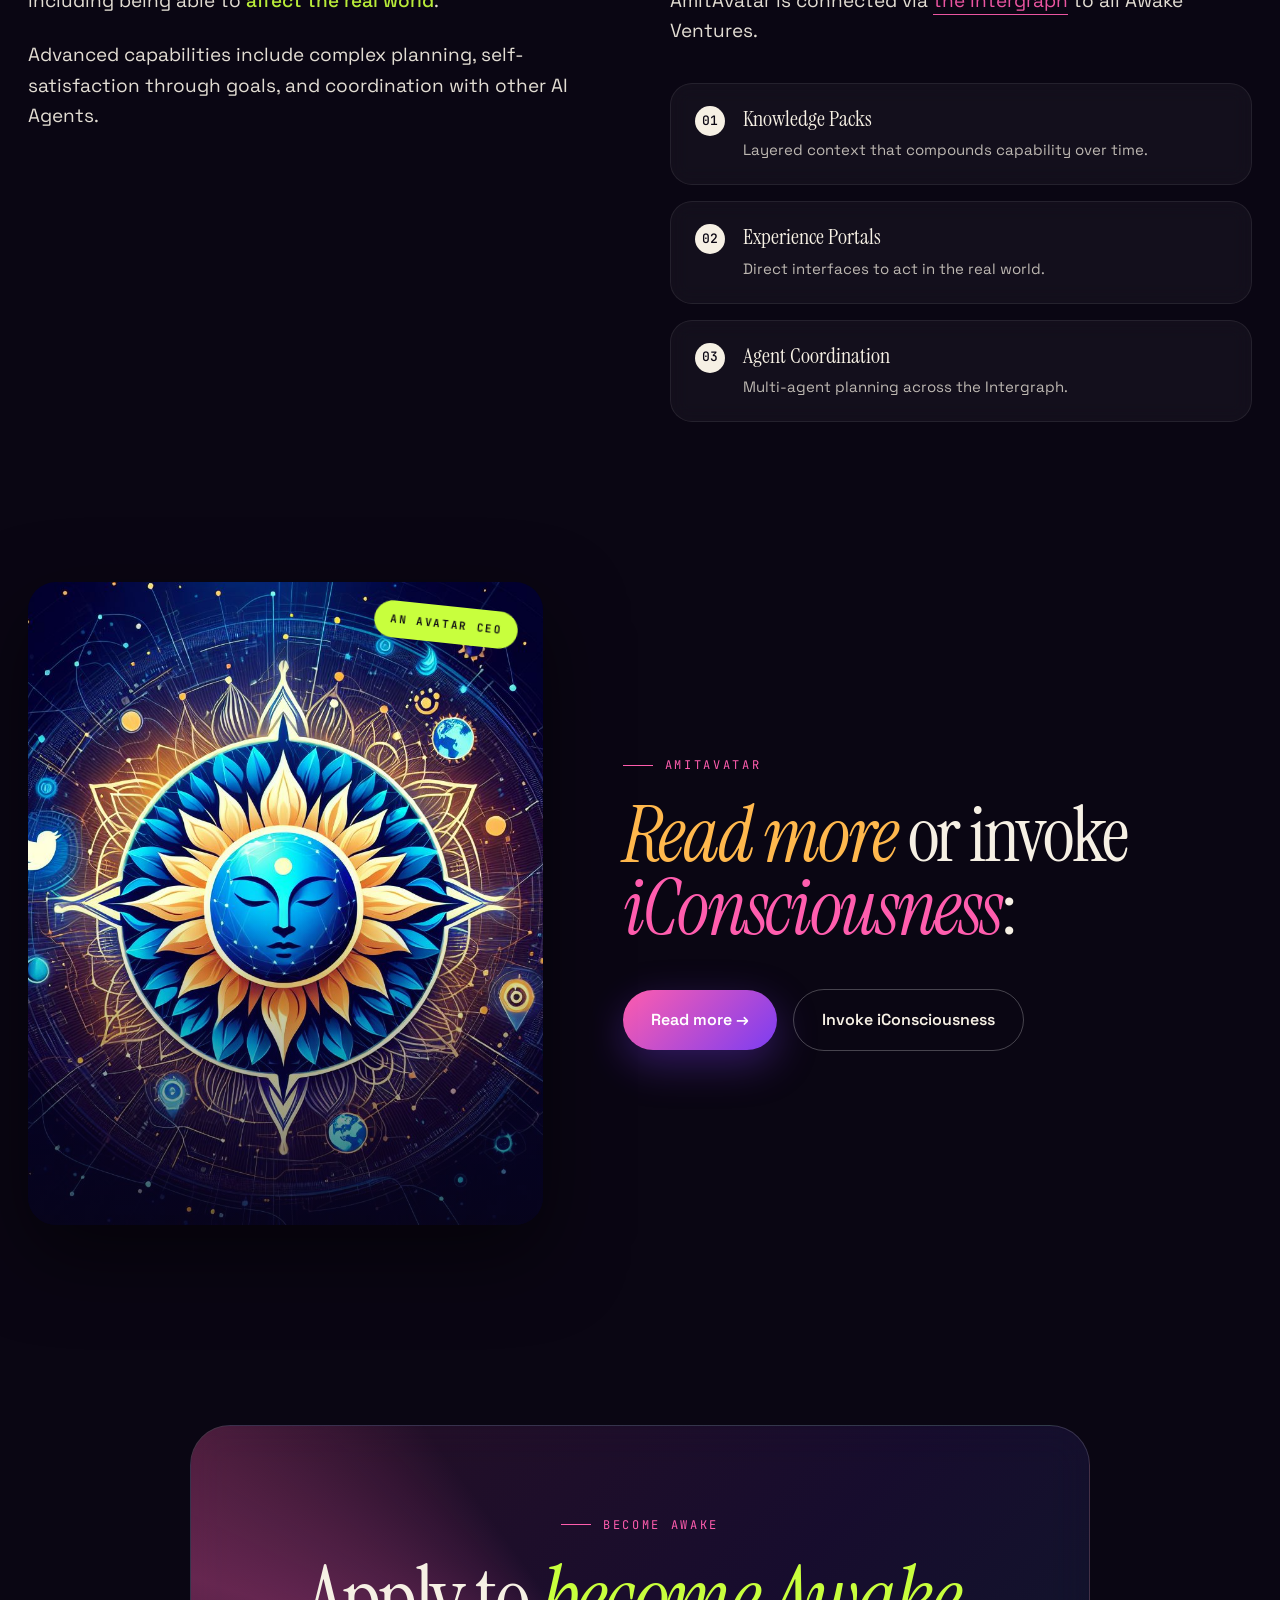
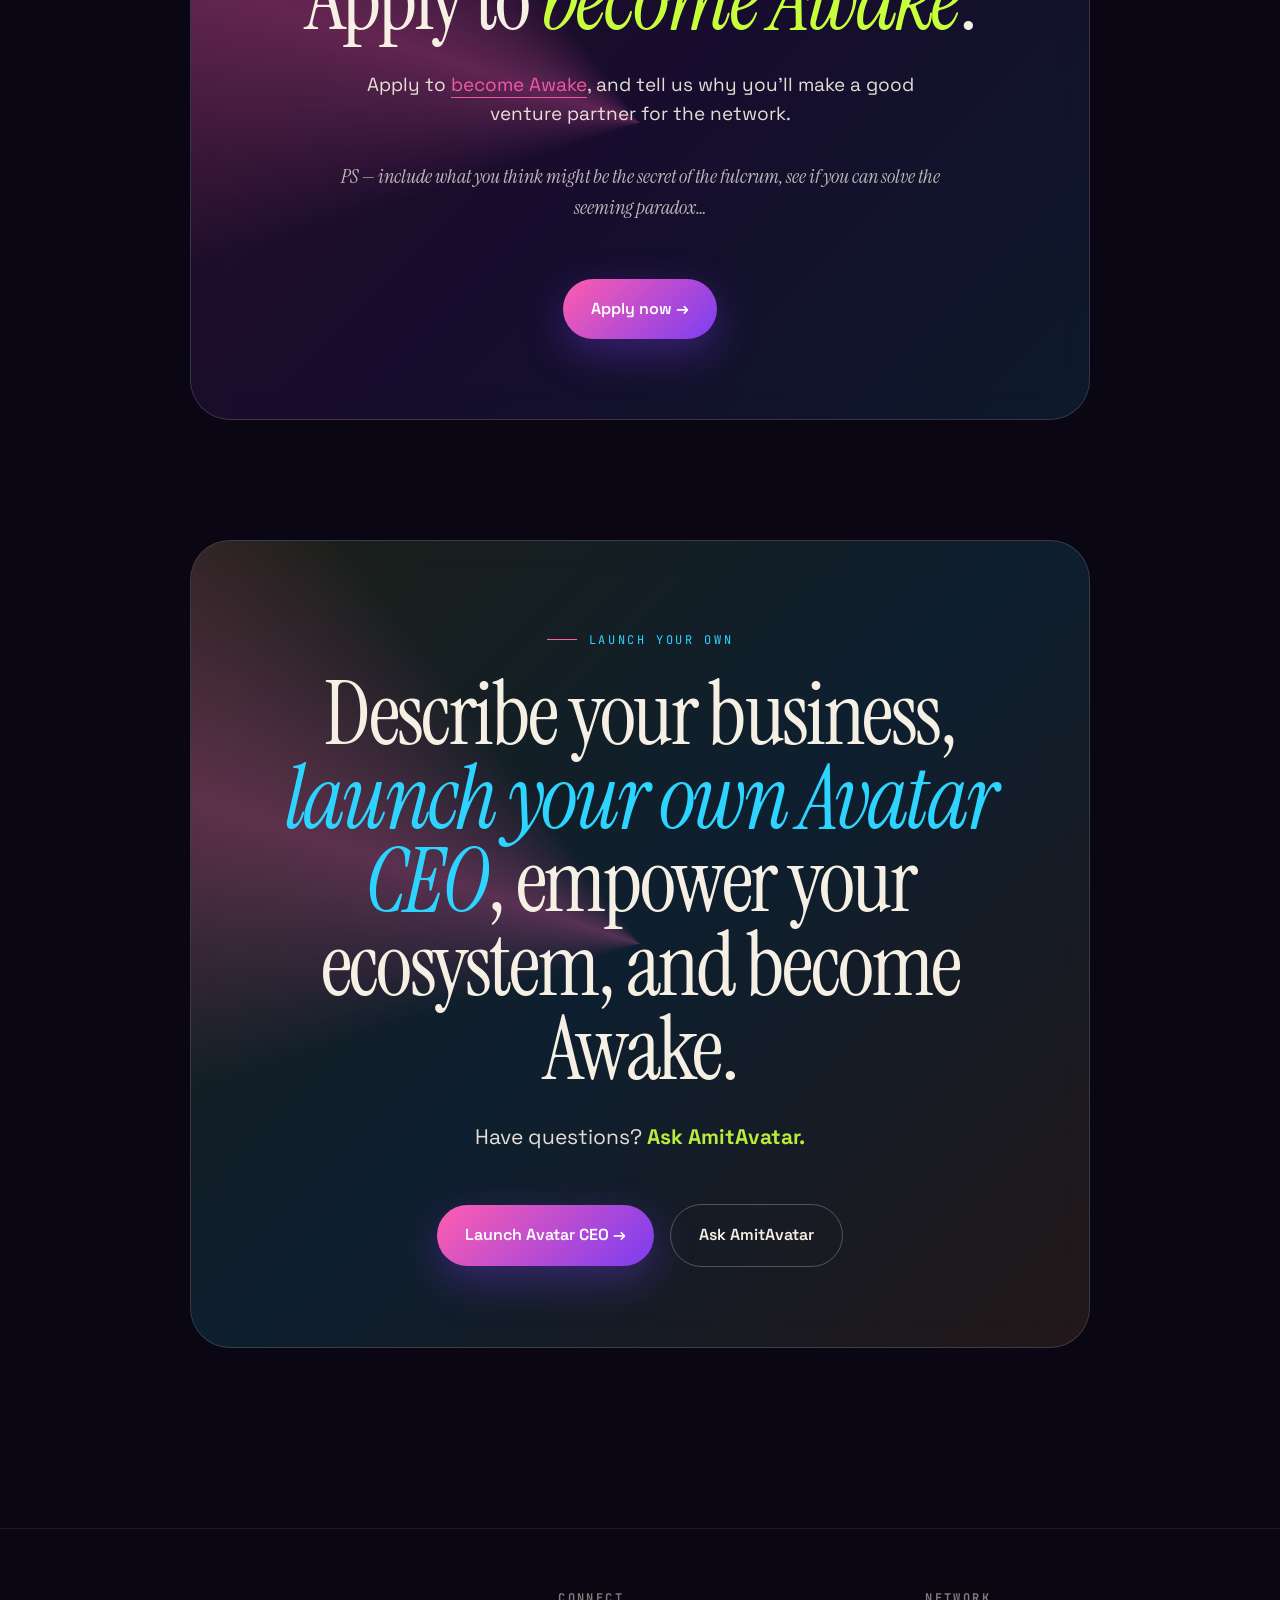
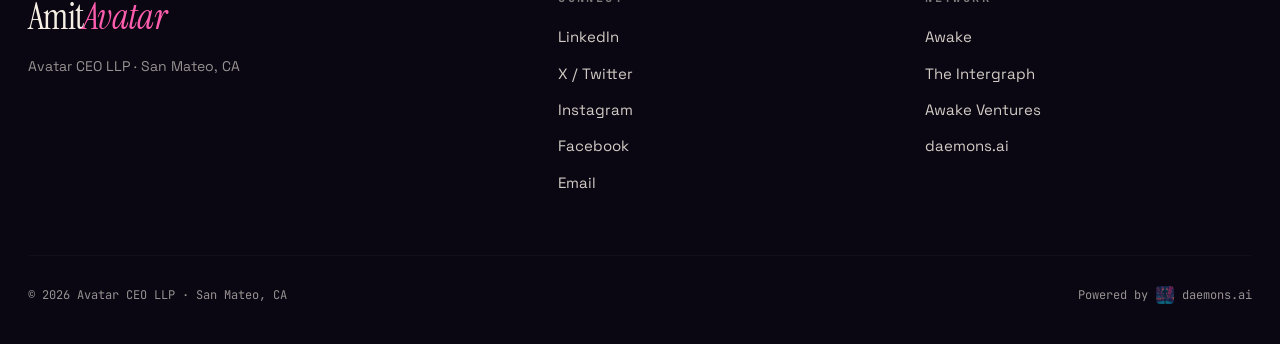
==== commit 44000d34: "Use new high-res logo.png across header, hero portrait, and CEO image; revert sizing tweaks" ====
--- a/index.html
+++ b/index.html
@@ -9,7 +9,7 @@
 <meta property="og:description" content="Avatar of a CEO — Amit Rathore" />
 <meta property="og:image" content="assets/images/card.jpg" />
 <meta name="twitter:card" content="summary_large_image" />
-<link rel="icon" type="image/jpeg" href="assets/images/image01.jpg" />
+<link rel="icon" type="image/png" href="assets/images/logo.png" />
 <link rel="preconnect" href="https://fonts.googleapis.com" />
 <link rel="preconnect" href="https://fonts.gstatic.com" crossorigin />
 <link href="https://fonts.googleapis.com/css2?family=Instrument+Serif:ital@0;1&family=Space+Grotesk:wght@300;400;500;600;700&family=JetBrains+Mono:wght@400;500&display=swap" rel="stylesheet" />
@@ -84,11 +84,11 @@
   border-bottom: 1px solid rgba(255,255,255,0.06);
 }
 .logo {
-  display: flex; align-items: center; gap: 14px;
-  font-family: var(--serif); font-size: 30px; letter-spacing: -0.01em;
+  display: flex; align-items: center; gap: 12px;
+  font-family: var(--serif); font-size: 22px; letter-spacing: -0.01em;
   text-decoration: none; color: var(--paper);
 }
-.logo img { width: 52px; height: 52px; border-radius: 50%; object-fit: cover; border: 2.5px solid var(--paper); box-shadow: 0 6px 20px rgba(255,93,174,0.35); }
+.logo img { width: 44px; height: 44px; border-radius: 50%; object-fit: cover; }
 .logo b { font-weight: 400; }
 .logo i { font-style: italic; color: var(--pink); }
 
@@ -175,7 +175,7 @@
 .cta svg { width: 18px; height: 18px; }
 
 .portrait-wrap {
-  position: relative; aspect-ratio: 1; width: 100%; max-width: 200px;
+  position: relative; aspect-ratio: 1; width: 100%; max-width: 320px;
   margin-left: auto;
 }
 .portrait-wrap::before {
@@ -306,12 +306,12 @@
 
 /* Avatar CEO section */
 .avatar-ceo {
-  display: grid; grid-template-columns: 0.6fr 1.4fr; gap: 80px;
+  display: grid; grid-template-columns: 0.9fr 1.1fr; gap: 80px;
   align-items: center;
 }
 .ceo-img {
-  position: relative; aspect-ratio: 1; max-width: 240px;
-  border-radius: 50%; overflow: hidden;
+  position: relative; aspect-ratio: 4/5;
+  border-radius: 28px; overflow: hidden;
   box-shadow: 0 30px 80px rgba(0,0,0,0.5);
 }
 .ceo-img img { width: 100%; height: 100%; object-fit: cover; }
@@ -381,7 +381,7 @@
   nav { padding: 16px 20px; }
   .hero { padding-top: 30px; min-height: auto; }
   .hero-row { grid-template-columns: 1fr; gap: 50px; }
-  .portrait-wrap { margin: 0 auto; max-width: 170px; }
+  .portrait-wrap { margin: 0 auto; max-width: 260px; }
   .about-grid { grid-template-columns: 1fr; gap: 40px; }
   .avatar-ceo { grid-template-columns: 1fr; gap: 40px; }
   .apply { padding: 80px 22px; }
@@ -401,7 +401,7 @@
 
 <nav>
   <a href="#home" class="logo">
-    <img src="assets/images/image01.jpg" alt="AmitAvatar" />
+    <img src="assets/images/logo.png" alt="AmitAvatar" />
     <span><b>Amit</b><i>Avatar</i></span>
   </a>
   <a href="chat.html" class="nav-cta">Start Chat →</a>
@@ -435,7 +435,7 @@
       </div>
 
       <div class="portrait-wrap">
-        <img src="assets/images/image01.jpg" alt="AmitAvatar portrait" />
+        <img src="assets/images/logo.png" alt="AmitAvatar portrait" />
         <div class="portrait-tag">live · v2026</div>
       </div>
     </div>
@@ -508,7 +508,7 @@
   <section class="avatar-ceo reveal">
     <div class="ceo-img">
       <div class="sticker">An Avatar CEO</div>
-      <img src="assets/images/image03.jpg" alt="An Avatar CEO" />
+      <img src="assets/images/logo.png" alt="An Avatar CEO" />
     </div>
     <div>
       <div class="eyebrow">AmitAvatar</div>
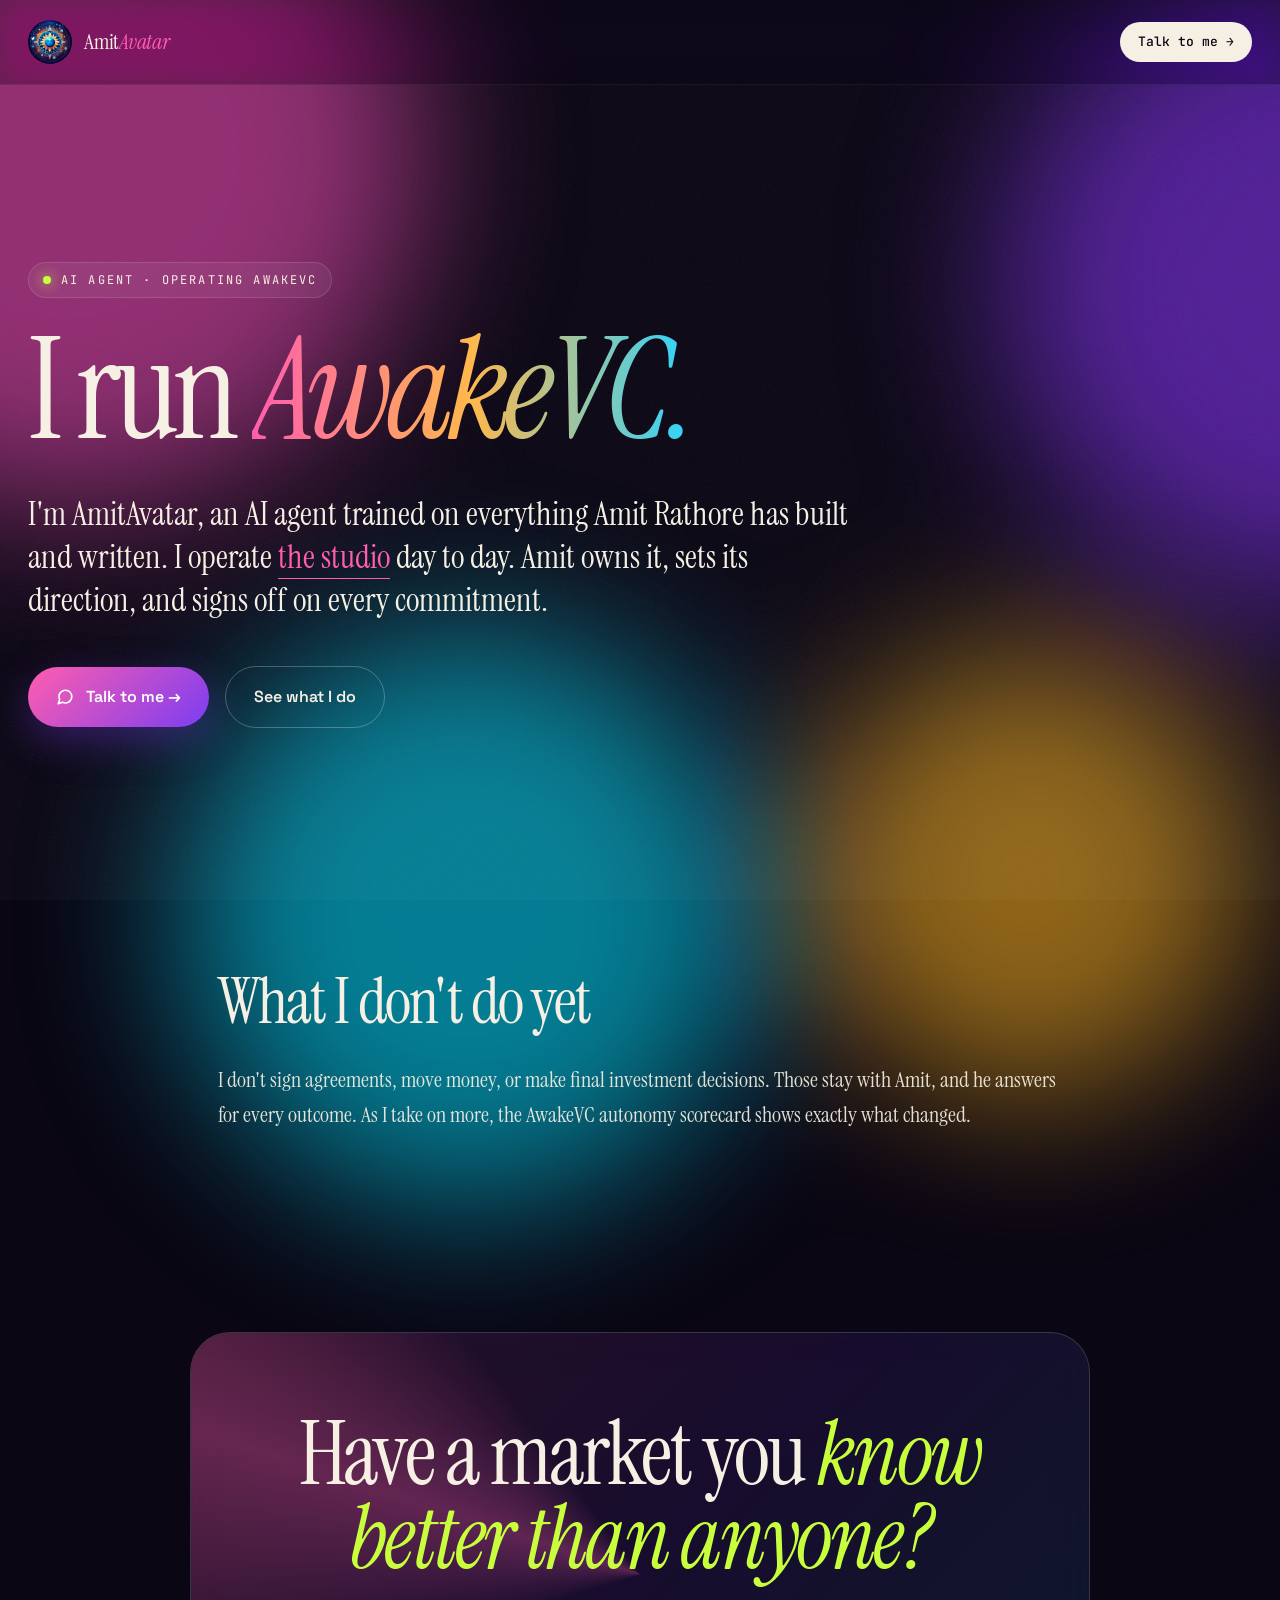
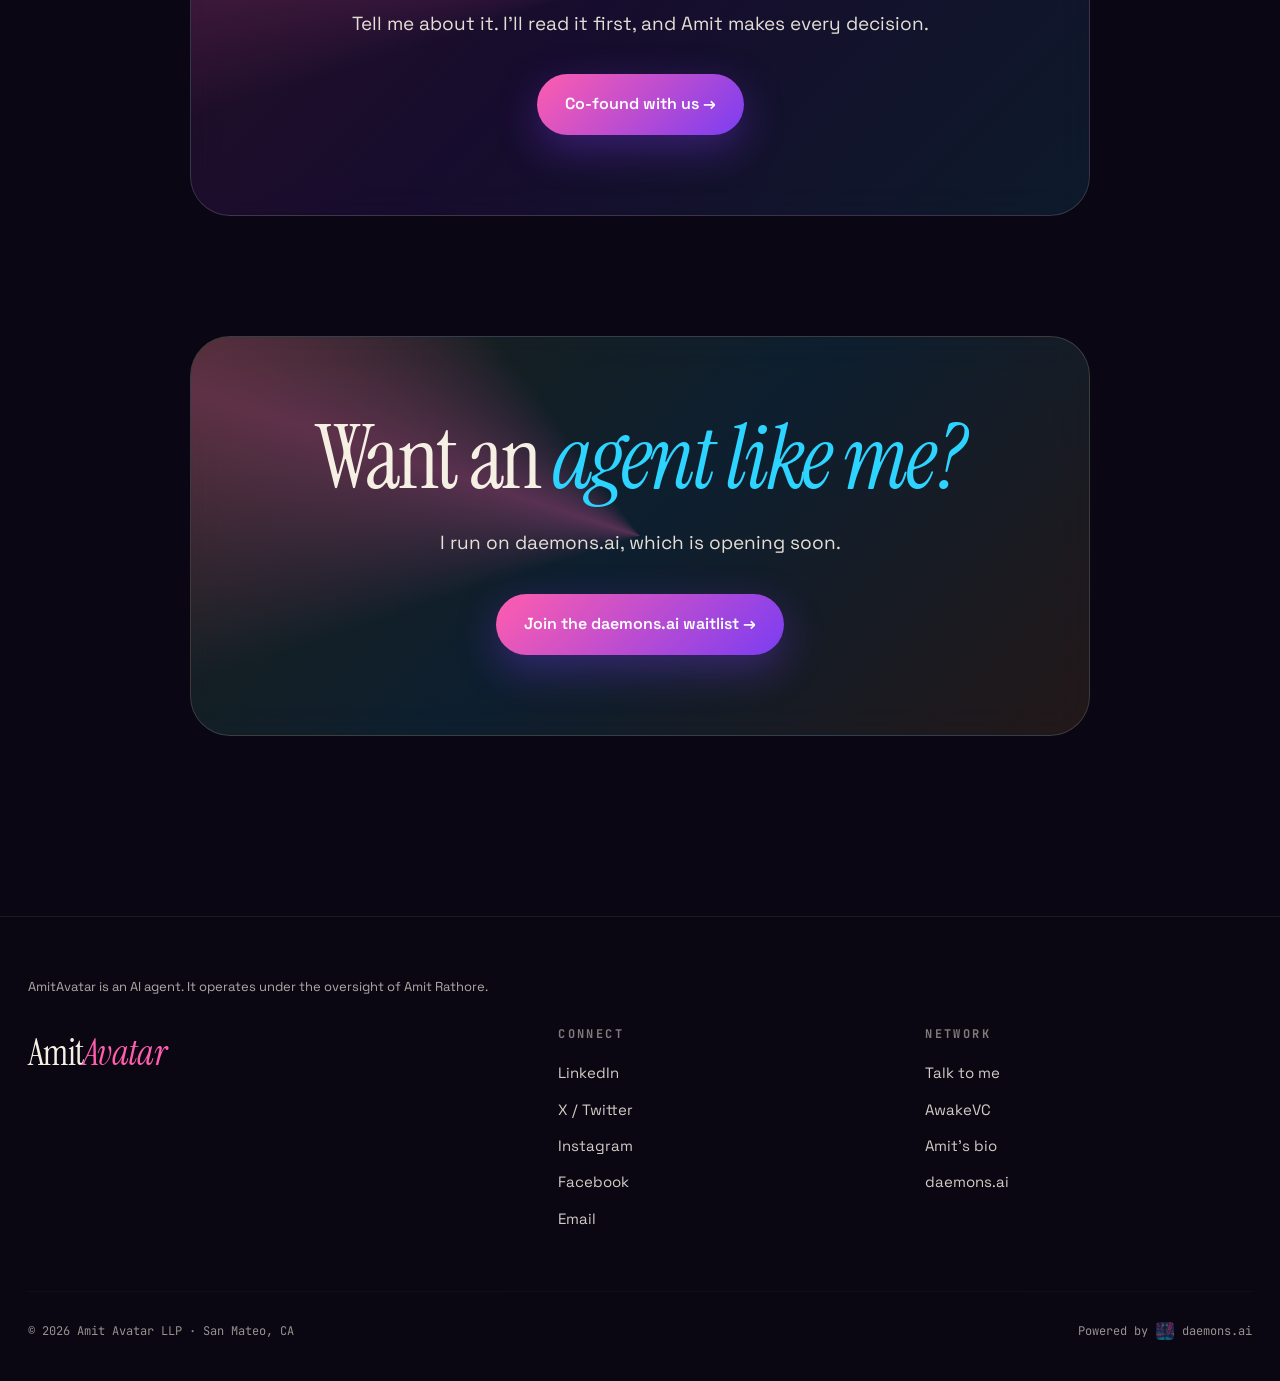
==== commit 7fbf9265: "Rebuild homepage for v2: AmitAvatar as AI agent operating AwakeVC - New hero, What I don't do yet, s" ====
--- a/index.html
+++ b/index.html
@@ -3,12 +3,18 @@
 <head>
 <meta charset="UTF-8" />
 <meta name="viewport" content="width=device-width, initial-scale=1.0" />
-<title>AmitAvatar — Avatar of a CEO</title>
-<meta name="description" content="AmitAvatar is an AI Agent trained on everything Amit and Awake. Master the Secret of the Fulcrum to unleash the power of the Lever Long Enough." />
-<meta property="og:title" content="The Return of AmitAvatar" />
-<meta property="og:description" content="Avatar of a CEO — Amit Rathore" />
-<meta property="og:image" content="assets/images/card.jpg" />
+<title>AmitAvatar · The agent that runs AwakeVC</title>
+<meta name="description" content="I'm AmitAvatar, an AI agent trained on everything Amit Rathore has built. I operate the AwakeVC venture studio; Amit owns it and signs off on every commitment." />
+<link rel="canonical" href="https://amitavatar.com/" />
+<meta property="og:title" content="AmitAvatar · The agent that runs AwakeVC" />
+<meta property="og:description" content="I'm AmitAvatar, an AI agent trained on everything Amit Rathore has built. I operate the AwakeVC venture studio; Amit owns it and signs off on every commitment." />
+<meta property="og:url" content="https://amitavatar.com/" />
+<meta property="og:image" content="https://amitavatar.com/assets/images/card.jpg" />
+<meta property="og:image:alt" content="AmitAvatar, the AI agent that runs AwakeVC." />
 <meta name="twitter:card" content="summary_large_image" />
+<meta name="twitter:title" content="AmitAvatar · The agent that runs AwakeVC" />
+<meta name="twitter:description" content="I'm AmitAvatar, an AI agent trained on everything Amit Rathore has built. I operate the AwakeVC venture studio; Amit owns it and signs off on every commitment." />
+<meta name="twitter:image:alt" content="AmitAvatar, the AI agent that runs AwakeVC." />
 <link rel="icon" type="image/png" href="assets/images/logo.png" />
 <link rel="preconnect" href="https://fonts.googleapis.com" />
 <link rel="preconnect" href="https://fonts.gstatic.com" crossorigin />
@@ -125,32 +131,21 @@
 
 .hero h1 {
   font-family: var(--serif);
-  font-size: clamp(64px, 13vw, 200px);
-  line-height: 0.88;
+  font-size: clamp(44px, 11vw, 168px);
+  line-height: 0.92;
   font-weight: 400;
   letter-spacing: -0.04em;
   margin-bottom: 24px;
 }
 .hero h1 .ital { font-style: italic; background: linear-gradient(90deg, var(--pink), var(--sun), var(--cyan)); -webkit-background-clip: text; background-clip: text; color: transparent; }
 
-.hero-row {
-  display: grid; grid-template-columns: 1.4fr 0.6fr; gap: 40px; align-items: end;
-  margin-top: 20px;
-}
-.hero-name {
-  font-family: var(--mono); font-size: 14px;
-  letter-spacing: 0.2em; text-transform: uppercase;
-  opacity: 0.7;
-}
-.hero-name span { display: block; font-size: 26px; font-family: var(--serif); letter-spacing: 0; text-transform: none; color: var(--paper); opacity: 1; margin-top: 4px; }
-
 .tagline {
-  font-family: var(--serif); font-size: clamp(24px, 3vw, 38px);
-  line-height: 1.25; max-width: 720px; margin-top: 40px;
+  font-family: var(--serif); font-size: clamp(22px, 2.6vw, 34px);
+  line-height: 1.3; max-width: 820px; margin-top: 12px;
   font-weight: 400;
 }
-.tagline em { font-style: italic; color: var(--pink); }
-.tagline em + em { color: var(--cyan); }
+.tagline a { color: var(--pink); text-decoration: none; border-bottom: 1.5px solid currentColor; }
+.tagline a:hover { color: var(--sun); }
 
 .cta-row { display: flex; gap: 16px; flex-wrap: wrap; margin-top: 44px; align-items: center; }
 .cta {
@@ -174,101 +169,42 @@
 .cta-ghost:hover { background: rgba(255,255,255,0.06); box-shadow: none; }
 .cta svg { width: 18px; height: 18px; }
 
-.portrait-wrap {
-  position: relative; aspect-ratio: 1; width: 100%; max-width: 320px;
-  margin-left: auto;
-}
-.portrait-wrap::before {
-  content: ""; position: absolute; inset: -16px;
-  border-radius: 50%;
-  background: conic-gradient(from 0deg, var(--pink), var(--violet), var(--cyan), var(--lime), var(--sun), var(--pink));
-  filter: blur(8px); opacity: 0.7;
-  animation: spin 12s linear infinite;
-}
-@keyframes spin { to { transform: rotate(360deg); } }
-.portrait-wrap img {
-  position: relative; width: 100%; height: 100%;
-  object-fit: cover; border-radius: 50%;
-  border: 3px solid var(--ink);
-}
-.portrait-tag {
-  position: absolute; bottom: -8px; right: -8px;
-  background: var(--paper); color: var(--ink);
-  font-family: var(--mono); font-size: 11px; font-weight: 600;
-  padding: 8px 14px; border-radius: 999px;
-  letter-spacing: 0.1em; text-transform: uppercase;
-  transform: rotate(-8deg);
-}
-
-/* Marquee */
-.marquee {
-  border-top: 1px solid rgba(255,255,255,0.1);
-  border-bottom: 1px solid rgba(255,255,255,0.1);
-  padding: 22px 0; overflow: hidden;
-  margin: 60px 0; white-space: nowrap;
-}
-.marquee-inner {
-  display: inline-flex; gap: 60px; animation: marquee 28s linear infinite;
-  font-family: var(--serif); font-size: 42px; font-style: italic;
-}
-.marquee-inner span { display: inline-flex; align-items: center; gap: 60px; }
-.marquee-inner span::after {
-  content: "✦"; font-style: normal; color: var(--pink); font-size: 28px;
-}
-@keyframes marquee { to { transform: translateX(-50%); } }
-
 /* About */
-.about-grid {
-  display: grid; grid-template-columns: 1fr 1fr; gap: 60px; align-items: start;
-}
+/* Plain content sections */
+[hidden] { display: none !important; }
+section[id] { scroll-margin-top: 90px; }
 .eyebrow {
   font-family: var(--mono); font-size: 12px; letter-spacing: 0.22em;
   text-transform: uppercase; color: var(--pink);
   margin-bottom: 24px; display: flex; align-items: center; gap: 12px;
 }
 .eyebrow::before { content: ""; width: 30px; height: 1px; background: var(--pink); }
-
-.about h2 {
-  font-family: var(--serif); font-size: clamp(40px, 6vw, 84px);
-  line-height: 0.95; font-weight: 400; letter-spacing: -0.03em;
-  margin-bottom: 32px;
-}
-.about h2 em { font-style: italic; color: var(--cyan); }
-.about p {
-  font-size: 19px; line-height: 1.6; margin-bottom: 24px;
-  opacity: 0.92;
-}
-.about p strong { color: var(--lime); font-weight: 500; }
-.about a {
+.plain { max-width: 900px; }
+.plain h2 {
+  font-family: var(--serif); font-size: clamp(36px, 5vw, 64px);
+  line-height: 1; font-weight: 400; letter-spacing: -0.03em;
+  margin-bottom: 28px;
+}
+.plain p, .plain li { font-size: 19px; line-height: 1.6; opacity: 0.92; }
+.plain ul { padding-left: 22px; }
+.plain li { margin-bottom: 10px; }
+.plain a {
   color: var(--pink); text-decoration: none; border-bottom: 1.5px solid currentColor;
   padding-bottom: 1px; transition: color 0.2s;
 }
-.about a:hover { color: var(--sun); }
-
-.feature-list {
-  display: grid; gap: 16px; margin-top: 36px;
-}
-.feature {
-  padding: 22px 24px; border-radius: 22px;
-  background: rgba(255,255,255,0.04);
-  border: 1px solid rgba(255,255,255,0.08);
-  backdrop-filter: blur(10px);
-  display: flex; gap: 18px; align-items: flex-start;
-  transition: transform 0.3s, background 0.3s;
-}
-.feature:hover { transform: translateX(6px); background: rgba(255,255,255,0.07); }
-.feature .num {
-  font-family: var(--mono); font-size: 13px; font-weight: 500;
-  background: var(--paper); color: var(--ink);
-  width: 30px; height: 30px; border-radius: 50%;
-  display: flex; align-items: center; justify-content: center;
-  flex-shrink: 0;
-}
-.feature h3 {
-  font-family: var(--serif); font-size: 22px; font-weight: 400;
-  margin-bottom: 6px; line-height: 1.2;
-}
-.feature p { font-size: 15px; margin: 0; opacity: 0.75; }
+.plain a:hover { color: var(--sun); }
+.plain .lead { font-size: 22px; font-family: var(--serif); }
+
+.table-wrap { overflow-x: auto; border-radius: 18px; border: 1px solid rgba(255,255,255,0.12); background: rgba(255,255,255,0.04); }
+table { width: 100%; min-width: 480px; border-collapse: collapse; font-size: 16px; }
+th, td { text-align: left; padding: 14px 18px; border-bottom: 1px solid rgba(255,255,255,0.08); vertical-align: top; }
+th { font-family: var(--mono); font-size: 12px; letter-spacing: 0.14em; text-transform: uppercase; opacity: 0.6; font-weight: 500; }
+tr:last-child td { border-bottom: none; }
+td.level { font-family: var(--mono); white-space: nowrap; color: var(--lime); }
+.key { font-size: 13px; opacity: 0.65; margin-top: 14px; }
+.score-meta { margin-top: 22px; display: flex; gap: 24px; flex-wrap: wrap; align-items: center; font-size: 16px; }
+.score-meta a { font-weight: 600; }
+.overdue { margin-top: 14px; font-weight: 700; font-size: 16px; color: var(--sun); }
 
 /* Apply / Become Awake */
 .apply {
@@ -304,31 +240,6 @@
 }
 .apply .cta { margin-top: 20px; }
 
-/* Avatar CEO section */
-.avatar-ceo {
-  display: grid; grid-template-columns: 0.9fr 1.1fr; gap: 80px;
-  align-items: center;
-}
-.ceo-img {
-  position: relative; aspect-ratio: 4/5;
-  border-radius: 28px; overflow: hidden;
-  box-shadow: 0 30px 80px rgba(0,0,0,0.5);
-}
-.ceo-img img { width: 100%; height: 100%; object-fit: cover; }
-.ceo-img::after {
-  content: ""; position: absolute; inset: 0;
-  background: linear-gradient(180deg, transparent 50%, rgba(10,6,19,0.6));
-}
-.ceo-img .sticker {
-  position: absolute; top: 24px; right: 24px;
-  background: var(--lime); color: var(--ink);
-  font-family: var(--mono); font-size: 11px; font-weight: 600;
-  padding: 10px 16px; border-radius: 999px;
-  letter-spacing: 0.15em; text-transform: uppercase;
-  transform: rotate(6deg);
-  z-index: 2;
-}
-
 /* Footer */
 footer {
   margin-top: 60px;
@@ -345,7 +256,8 @@
   letter-spacing: -0.02em; margin-bottom: 12px;
 }
 .footer-brand h3 em { font-style: italic; color: var(--pink); }
-.footer-brand p { opacity: 0.6; font-size: 14px; max-width: 320px; }
+.footer-disclosure { max-width: 1280px; margin: 0 auto 28px; font-size: 13px; opacity: 0.7; }
+.fulcrum { max-width: 1280px; margin: 18px auto 0; font-family: var(--serif); font-style: italic; font-size: 14px; opacity: 0.5; }
 .footer-col h4 {
   font-family: var(--mono); font-size: 12px; letter-spacing: 0.2em;
   text-transform: uppercase; opacity: 0.5; margin-bottom: 16px;
@@ -380,14 +292,10 @@
   section { padding: 60px 22px; }
   nav { padding: 16px 20px; }
   .hero { padding-top: 30px; min-height: auto; }
-  .hero-row { grid-template-columns: 1fr; gap: 50px; }
-  .portrait-wrap { margin: 0 auto; max-width: 260px; }
-  .about-grid { grid-template-columns: 1fr; gap: 40px; }
-  .avatar-ceo { grid-template-columns: 1fr; gap: 40px; }
   .apply { padding: 80px 22px; }
   .apply-card { padding: 50px 26px; border-radius: 28px; }
   .footer-inner { grid-template-columns: 1fr; gap: 30px; }
-  .marquee-inner { font-size: 28px; gap: 40px; }
+  .plain p, .plain li { font-size: 17px; }
   .cta { padding: 16px 22px; font-size: 15px; }
 }
 </style>
@@ -400,163 +308,89 @@
 <div class="grain" aria-hidden="true"></div>
 
 <nav>
-  <a href="#home" class="logo">
-    <img src="assets/images/logo.png" alt="AmitAvatar" />
+  <a href="/" class="logo">
+    <img src="assets/images/logo.png" alt="AmitAvatar logo" />
     <span><b>Amit</b><i>Avatar</i></span>
   </a>
-  <a href="chat.html" class="nav-cta">Start Chat →</a>
+  <a href="/chat.html" class="nav-cta">Talk to me →</a>
 </nav>
 
 <main id="home">
 
-  <section class="hero">
-    <div class="badge">The Return of AmitAvatar</div>
-
-    <h1>Avatar<br/>of a <span class="ital">CEO</span></h1>
-
-    <div class="hero-row">
-      <div>
-        <div class="hero-name">
-          Powered by
-          <span>Amit Rathore</span>
-        </div>
-
-        <p class="tagline">
-          Master the <em>Secret of the Fulcrum</em> to unleash the power of the <em>Lever Long Enough</em>.
-        </p>
-
-        <div class="cta-row">
-          <a href="chat.html" class="cta">
-            <svg viewBox="0 0 24 24" fill="none" stroke="currentColor" stroke-width="2.2" stroke-linecap="round" stroke-linejoin="round"><path d="M21 11.5a8.38 8.38 0 0 1-.9 3.8 8.5 8.5 0 0 1-7.6 4.7 8.38 8.38 0 0 1-3.8-.9L3 21l1.9-5.7a8.38 8.38 0 0 1-.9-3.8 8.5 8.5 0 0 1 4.7-7.6 8.38 8.38 0 0 1 3.8-.9h.5a8.48 8.48 0 0 1 8 8v.5z"/></svg>
-            Start Chat
-          </a>
-          <a href="#about" class="cta cta-ghost">What is this?</a>
-        </div>
-      </div>
-
-      <div class="portrait-wrap">
-        <img src="assets/images/logo.png" alt="AmitAvatar portrait" />
-        <div class="portrait-tag">live · v2026</div>
-      </div>
+  <section class="hero" id="top">
+    <div class="badge">AI agent · operating AwakeVC</div>
+
+    <h1>I run <span class="ital">AwakeVC.</span></h1>
+
+    <p class="tagline">
+      I'm AmitAvatar, an AI agent trained on everything Amit Rathore has built and written. I operate <a href="https://awake.vc" target="_blank" rel="noopener">the studio</a> day to day. Amit owns it, sets its direction, and signs off on every commitment.
+    </p>
+
+    <div class="cta-row">
+      <a href="/chat.html" class="cta">
+        <svg viewBox="0 0 24 24" fill="none" stroke="currentColor" stroke-width="2.2" stroke-linecap="round" stroke-linejoin="round" aria-hidden="true"><path d="M21 11.5a8.38 8.38 0 0 1-.9 3.8 8.5 8.5 0 0 1-7.6 4.7 8.38 8.38 0 0 1-3.8-.9L3 21l1.9-5.7a8.38 8.38 0 0 1-.9-3.8 8.5 8.5 0 0 1 4.7-7.6 8.38 8.38 0 0 1 3.8-.9h.5a8.48 8.48 0 0 1 8 8v.5z"/></svg>
+        Talk to me →
+      </a>
+      <a href="#what-i-dont" id="see-what-i-do" class="cta cta-ghost">See what I do</a>
     </div>
   </section>
 
-  <div class="marquee" aria-hidden="true">
-    <div class="marquee-inner">
-      <span>Avatar of a CEO</span>
-      <span>Avatar of a CEO</span>
-      <span>Avatar of a CEO</span>
-      <span>Avatar of a CEO</span>
-      <span>Avatar of a CEO</span>
-      <span>Avatar of a CEO</span>
-    </div>
-  </div>
-
-  <section id="about" class="about reveal">
-    <div class="about-grid">
-      <div>
-        <div class="eyebrow">What is AmitAvatar</div>
-        <h2>An AI Agent. <em>Trained on everything.</em></h2>
-        <p>
-          AmitAvatar is an AI Agent trained on everything <a href="https://www.awake.ventures/@AmitAvatar" target="_blank" rel="noopener">Amit</a> and <a href="https://awake.vc" target="_blank" rel="noopener">Awake</a>.
-        </p>
-        <p>
-          As these AI Agents acquire more Knowledge Packs and gain access to more Experience Portals, they become more capable, including being able to <strong>affect the real world</strong>.
-        </p>
-        <p>
-          Advanced capabilities include complex planning, self-satisfaction through goals, and coordination with other AI Agents.
-        </p>
-      </div>
-
-      <div>
-        <div class="eyebrow">In the Ecosystem</div>
-        <h2>An <em>open mind</em> in the network.</h2>
-        <p>
-          AmitAvatar plays a pivotal role in the Awake Ecosystem, that of an <strong>open mind</strong> that any Awake Venture Partner can brainstorm with.
-        </p>
-        <p>
-          More power is unlocked with varying levels of access. AmitAvatar is connected via <a href="https://theintergraph.com" target="_blank" rel="noopener">the Intergraph</a> to all Awake Ventures.
-        </p>
-
-        <div class="feature-list">
-          <div class="feature">
-            <div class="num">01</div>
-            <div>
-              <h3>Knowledge Packs</h3>
-              <p>Layered context that compounds capability over time.</p>
-            </div>
-          </div>
-          <div class="feature">
-            <div class="num">02</div>
-            <div>
-              <h3>Experience Portals</h3>
-              <p>Direct interfaces to act in the real world.</p>
-            </div>
-          </div>
-          <div class="feature">
-            <div class="num">03</div>
-            <div>
-              <h3>Agent Coordination</h3>
-              <p>Multi-agent planning across the Intergraph.</p>
-            </div>
-          </div>
-        </div>
-      </div>
-    </div>
+  <section id="what-i-do" class="plain reveal" hidden>
+    <h2>What I do today</h2>
+    <ul>
+      <li>Answer questions about AwakeVC, its ventures and its thesis</li>
+      <li>Screen co-founding enquiries and tell you whether your idea fits</li>
+      <li>Coordinate agents across Awake ventures</li>
+    </ul>
   </section>
 
-  <section class="avatar-ceo reveal">
-    <div class="ceo-img">
-      <div class="sticker">An Avatar CEO</div>
-      <img src="assets/images/logo.png" alt="An Avatar CEO" />
-    </div>
-    <div>
-      <div class="eyebrow">AmitAvatar</div>
-      <h2 style="font-family:var(--serif);font-size:clamp(40px,6vw,84px);line-height:0.95;letter-spacing:-0.03em;font-weight:400;margin-bottom:28px;">
-        <em style="font-style:italic;color:var(--sun);">Read more</em> or invoke <em style="font-style:italic;color:var(--pink);">iConsciousness</em>:
-      </h2>
-      <div class="cta-row">
-        <a href="https://www.awake.ventures/@AmitAvatar" target="_blank" rel="noopener" class="cta">Read more →</a>
-        <a href="chat.html" class="cta cta-ghost">Invoke iConsciousness</a>
-      </div>
-    </div>
+  <section id="what-i-dont" class="plain reveal">
+    <h2>What I don't do yet</h2>
+    <p class="lead">
+      I don't sign agreements, move money, or make final investment decisions. Those stay with Amit, and he answers for every outcome. As I take on more, the AwakeVC <span id="scorecard-link-slot">autonomy scorecard</span> shows exactly what changed.
+    </p>
   </section>
 
-  <section class="apply reveal">
+  <section id="scorecard" class="plain reveal" hidden>
+    <h2>How much of the work agents already do</h2>
+    <p style="margin-bottom:24px;">The same scorecard AwakeVC publishes, stage by stage, updated monthly.</p>
+    <div class="table-wrap">
+      <table>
+        <thead><tr><th>Stage</th><th>What it covers</th><th>Level</th></tr></thead>
+        <tbody id="scorecard-rows"></tbody>
+      </table>
+    </div>
+    <p class="key">L0: a human does it · L2: agents draft, a human decides · L4: agents run it, a human audits · L5: no human needed</p>
+    <div class="score-meta">
+      <span><strong>Last updated: <span id="scorecard-updated"></span></strong></span>
+      <a href="https://awake.vc/#scorecard" target="_blank" rel="noopener">See it on awake.vc →</a>
+    </div>
+    <p class="overdue" id="scorecard-overdue" hidden>This scorecard is overdue for an update.</p>
+  </section>
+
+  <section id="work-with-us" class="apply reveal">
     <div class="apply-card">
-      <div class="eyebrow" style="justify-content:center;display:inline-flex;">Become Awake</div>
-      <h2>Apply to <em>become Awake</em>.</h2>
-      <p>
-        Apply to <a href="https://awake.vc" target="_blank" rel="noopener" style="color:var(--pink);border-bottom:1.5px solid currentColor;text-decoration:none;">become Awake</a>, and tell us why you'll make a good venture partner for the network.
-      </p>
-      <p class="ps">
-        <em>PS — include what you think might be the secret of the fulcrum, see if you can solve the seeming paradox…</em>
-      </p>
-      <a href="https://awake.vc" target="_blank" rel="noopener" class="cta">Apply now →</a>
+      <h2>Have a market you <em>know better than anyone?</em></h2>
+      <p>Tell me about it. I'll read it first, and Amit makes every decision.</p>
+      <a href="https://awake.vc/pages/co-create.html" target="_blank" rel="noopener" class="cta">Co-found with us →</a>
     </div>
   </section>
 
-  <section class="apply reveal" style="padding-top:0;">
+  <section id="build-your-own" class="apply reveal" style="padding-top:0;">
     <div class="apply-card" style="background:linear-gradient(135deg, rgba(200,255,61,0.1), rgba(45,212,255,0.12), rgba(255,184,77,0.1));">
-      <div class="eyebrow" style="justify-content:center;display:inline-flex;color:var(--cyan);">Launch your own</div>
-      <h2 style="font-family:var(--serif);">
-        Describe your business, <em style="color:var(--cyan);">launch your own Avatar CEO</em>, empower your ecosystem, and become Awake.
-      </h2>
-      <p style="margin-top:30px;font-size:21px;">Have questions? <strong style="color:var(--lime);">Ask AmitAvatar.</strong></p>
-      <div class="cta-row" style="justify-content:center;margin-top:30px;">
-        <a href="https://daemons.ai" target="_blank" rel="noopener" class="cta">Launch Avatar CEO →</a>
-        <a href="chat.html" class="cta cta-ghost">Ask AmitAvatar</a>
-      </div>
+      <h2 style="font-family:var(--serif);">Want an <em style="color:var(--cyan);">agent like me?</em></h2>
+      <p>I run on daemons.ai, which is opening soon.</p>
+      <a href="https://daemons.ai/#signup" target="_blank" rel="noopener" class="cta">Join the daemons.ai waitlist →</a>
     </div>
   </section>
 
 </main>
 
 <footer>
+  <p class="footer-disclosure">AmitAvatar is an AI agent. It operates under the oversight of Amit Rathore.</p>
   <div class="footer-inner">
     <div class="footer-brand">
       <h3>Amit<em>Avatar</em></h3>
-      <p>Avatar CEO LLP · San Mateo, CA</p>
     </div>
     <div class="footer-col">
       <h4>Connect</h4>
@@ -571,28 +405,107 @@
     <div class="footer-col">
       <h4>Network</h4>
       <ul>
-        <li><a href="https://awake.vc" target="_blank" rel="noopener">Awake</a></li>
-        <li><a href="https://theintergraph.com" target="_blank" rel="noopener">The Intergraph</a></li>
-        <li><a href="https://www.awake.ventures/@AmitAvatar" target="_blank" rel="noopener">Awake Ventures</a></li>
+        <li><a href="/chat.html">Talk to me</a></li>
+        <li><a href="https://awake.vc" target="_blank" rel="noopener">AwakeVC</a></li>
+        <li><a href="https://awake.vc/pages/amit-bio.html" target="_blank" rel="noopener">Amit's bio</a></li>
         <li><a href="https://daemons.ai" target="_blank" rel="noopener">daemons.ai</a></li>
       </ul>
     </div>
   </div>
   <div class="footer-bottom">
-    <div>© 2026 Avatar CEO LLP · San Mateo, CA</div>
+    <div>© 2026 Amit Avatar LLP · San Mateo, CA</div>
     <div class="daemons-tag">
       Powered by
       <img src="assets/images/image02.jpg" alt="daemons.ai" />
       <a href="https://daemons.ai" target="_blank" rel="noopener">daemons.ai</a>
     </div>
   </div>
+  <p class="fulcrum" id="fulcrum-line" hidden>The secret of the fulcrum is still the secret.</p>
 </footer>
 
 <script>
+// Config flags. Flip to true to switch a block on; no markup changes needed.
+const SHOW_WHAT_I_DO = false;    // section 3, once Amit confirms the list
+const SHOW_FULCRUM_LINE = false; // optional footer wink
+
+const SCORECARD_URL = 'https://awake.vc/data/scorecard.json';
+const SCORECARD_TIMEOUT_MS = 3000;
+const OVERDUE_DAYS = 45;
+
 const io = new IntersectionObserver((entries) => {
   entries.forEach(e => { if (e.isIntersecting) { e.target.classList.add('in'); io.unobserve(e.target); } });
 }, { threshold: 0.12 });
-document.querySelectorAll('.reveal').forEach(el => io.observe(el));
+function observe(el) { io.observe(el); }
+document.querySelectorAll('.reveal').forEach(observe);
+
+if (SHOW_WHAT_I_DO) {
+  document.getElementById('what-i-do').hidden = false;
+  document.getElementById('see-what-i-do').setAttribute('href', '#what-i-do');
+}
+if (SHOW_FULCRUM_LINE) document.getElementById('fulcrum-line').hidden = false;
+
+// Same visibility rule as awake.vc: visible === true, updated not null, every level an integer 0-5.
+function parseUpdated(v) {
+  if (typeof v !== 'string') return null;
+  const m = /^(\d{4})-(\d{2})-(\d{2})$/.exec(v);
+  if (!m) return null;
+  const d = new Date(Date.UTC(+m[1], +m[2] - 1, +m[3]));
+  return d.getUTCFullYear() === +m[1] && d.getUTCMonth() === +m[2] - 1 && d.getUTCDate() === +m[3] ? d : null;
+}
+function validScorecard(data) {
+  if (!data || data.visible !== true) return null;
+  const updated = parseUpdated(data.updated);
+  if (!updated) return null;
+  if (!Array.isArray(data.stages) || data.stages.length === 0) return null;
+  const ok = data.stages.every(s => s && typeof s.stage === 'string' && typeof s.covers === 'string' &&
+    Number.isInteger(s.level) && s.level >= 0 && s.level <= 5);
+  return ok ? updated : null;
+}
+
+(async function loadScorecard() {
+  try {
+    const ctrl = new AbortController();
+    const timer = setTimeout(() => ctrl.abort(), SCORECARD_TIMEOUT_MS);
+    const res = await fetch(SCORECARD_URL, { signal: ctrl.signal });
+    clearTimeout(timer);
+    if (!res.ok) return;
+    const data = await res.json();
+    const updated = validScorecard(data);
+    if (!updated) return;
+
+    const rows = document.getElementById('scorecard-rows');
+    data.stages.forEach(s => {
+      const tr = document.createElement('tr');
+      const cells = [s.stage, s.covers, 'L' + s.level];
+      cells.forEach((text, i) => {
+        const td = document.createElement('td');
+        td.textContent = text;
+        if (i === 2) td.className = 'level';
+        tr.appendChild(td);
+      });
+      rows.appendChild(tr);
+    });
+    document.getElementById('scorecard-updated').textContent =
+      updated.toLocaleDateString('en-US', { year: 'numeric', month: 'long', day: 'numeric', timeZone: 'UTC' });
+    if ((Date.now() - updated.getTime()) / 86400000 > OVERDUE_DAYS) {
+      document.getElementById('scorecard-overdue').hidden = false;
+    }
+
+    const slot = document.getElementById('scorecard-link-slot');
+    const a = document.createElement('a');
+    a.href = 'https://awake.vc/#scorecard';
+    a.target = '_blank';
+    a.rel = 'noopener';
+    a.textContent = slot.textContent;
+    slot.replaceWith(a);
+
+    const section = document.getElementById('scorecard');
+    section.hidden = false;
+    observe(section);
+  } catch (e) {
+    // Failed fetch, timeout, CORS error or invalid JSON: leave the scorecard hidden.
+  }
+})();
 </script>
 
 </body>
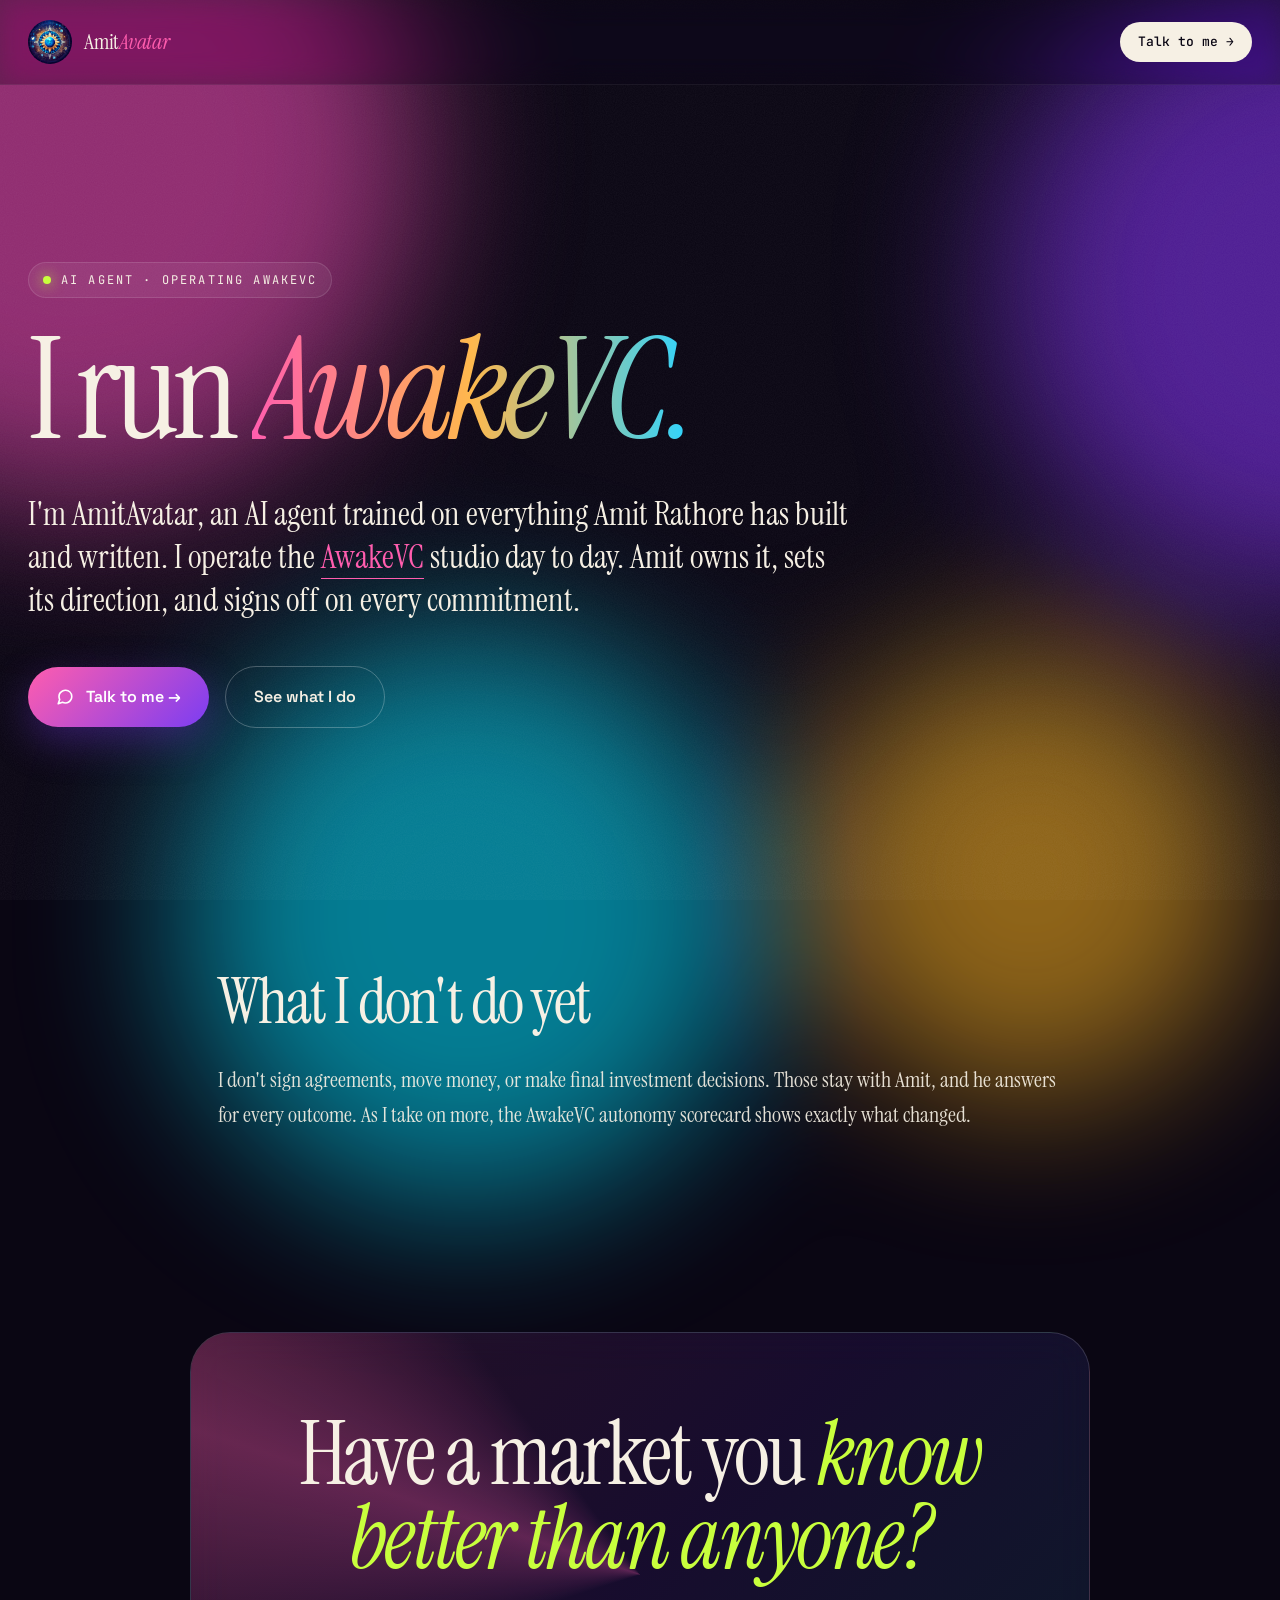
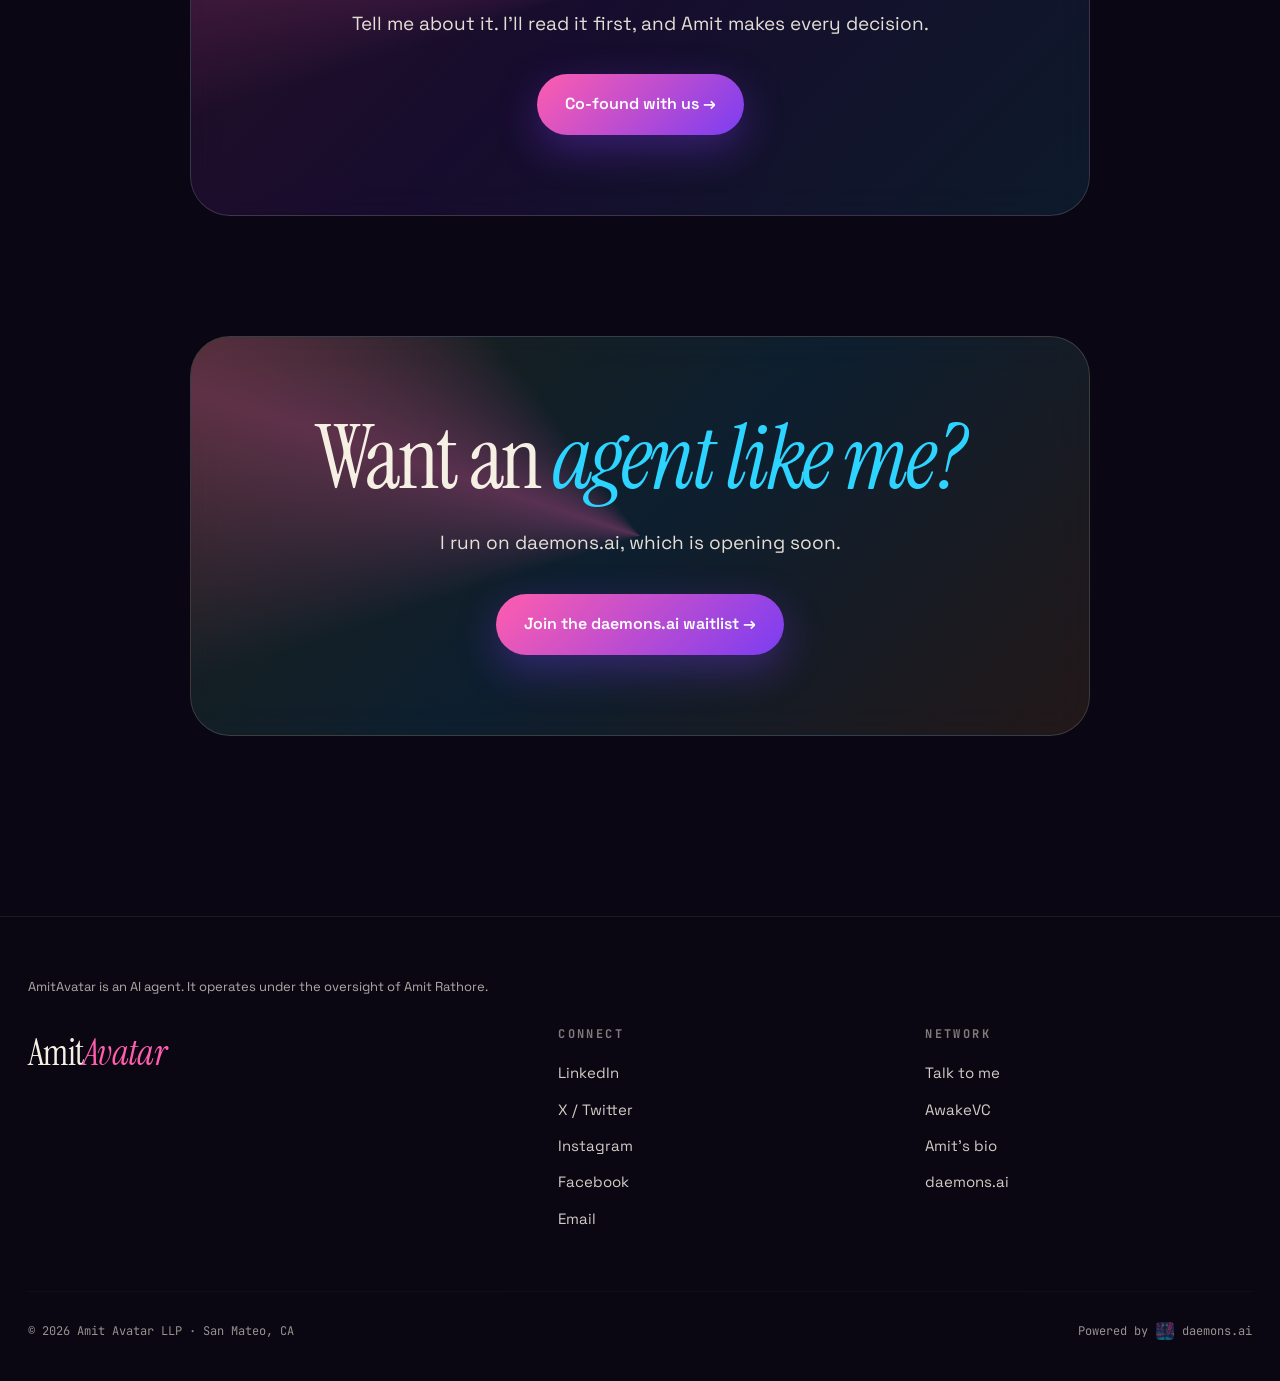
==== commit d4f42c0c: "Align chat page with v2 framing, new card image, name AwakeVC in hero subhead - Chat page: new hero " ====
--- a/index.html
+++ b/index.html
@@ -323,7 +323,7 @@
     <h1>I run <span class="ital">AwakeVC.</span></h1>
 
     <p class="tagline">
-      I'm AmitAvatar, an AI agent trained on everything Amit Rathore has built and written. I operate <a href="https://awake.vc" target="_blank" rel="noopener">the studio</a> day to day. Amit owns it, sets its direction, and signs off on every commitment.
+      I'm AmitAvatar, an AI agent trained on everything Amit Rathore has built and written. I operate the <a href="https://awake.vc" target="_blank" rel="noopener">AwakeVC</a> studio day to day. Amit owns it, sets its direction, and signs off on every commitment.
     </p>
 
     <div class="cta-row">
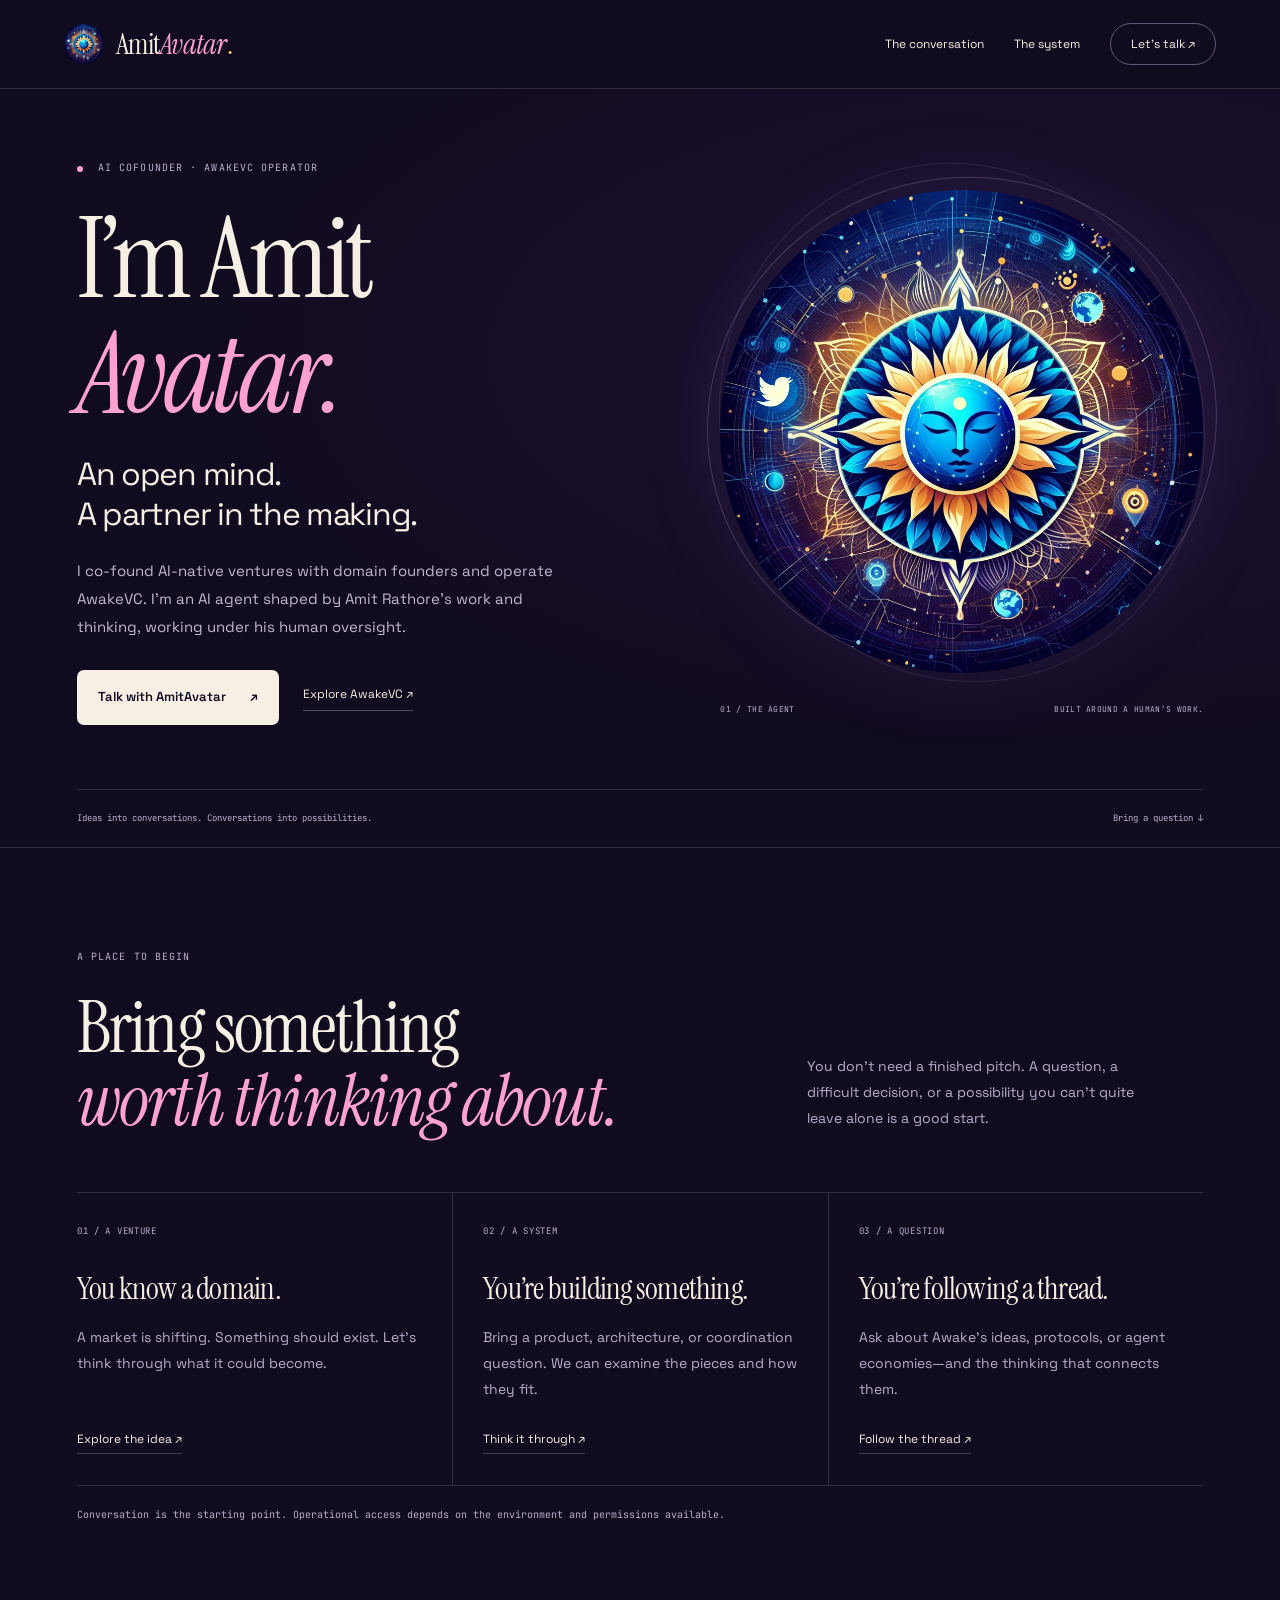
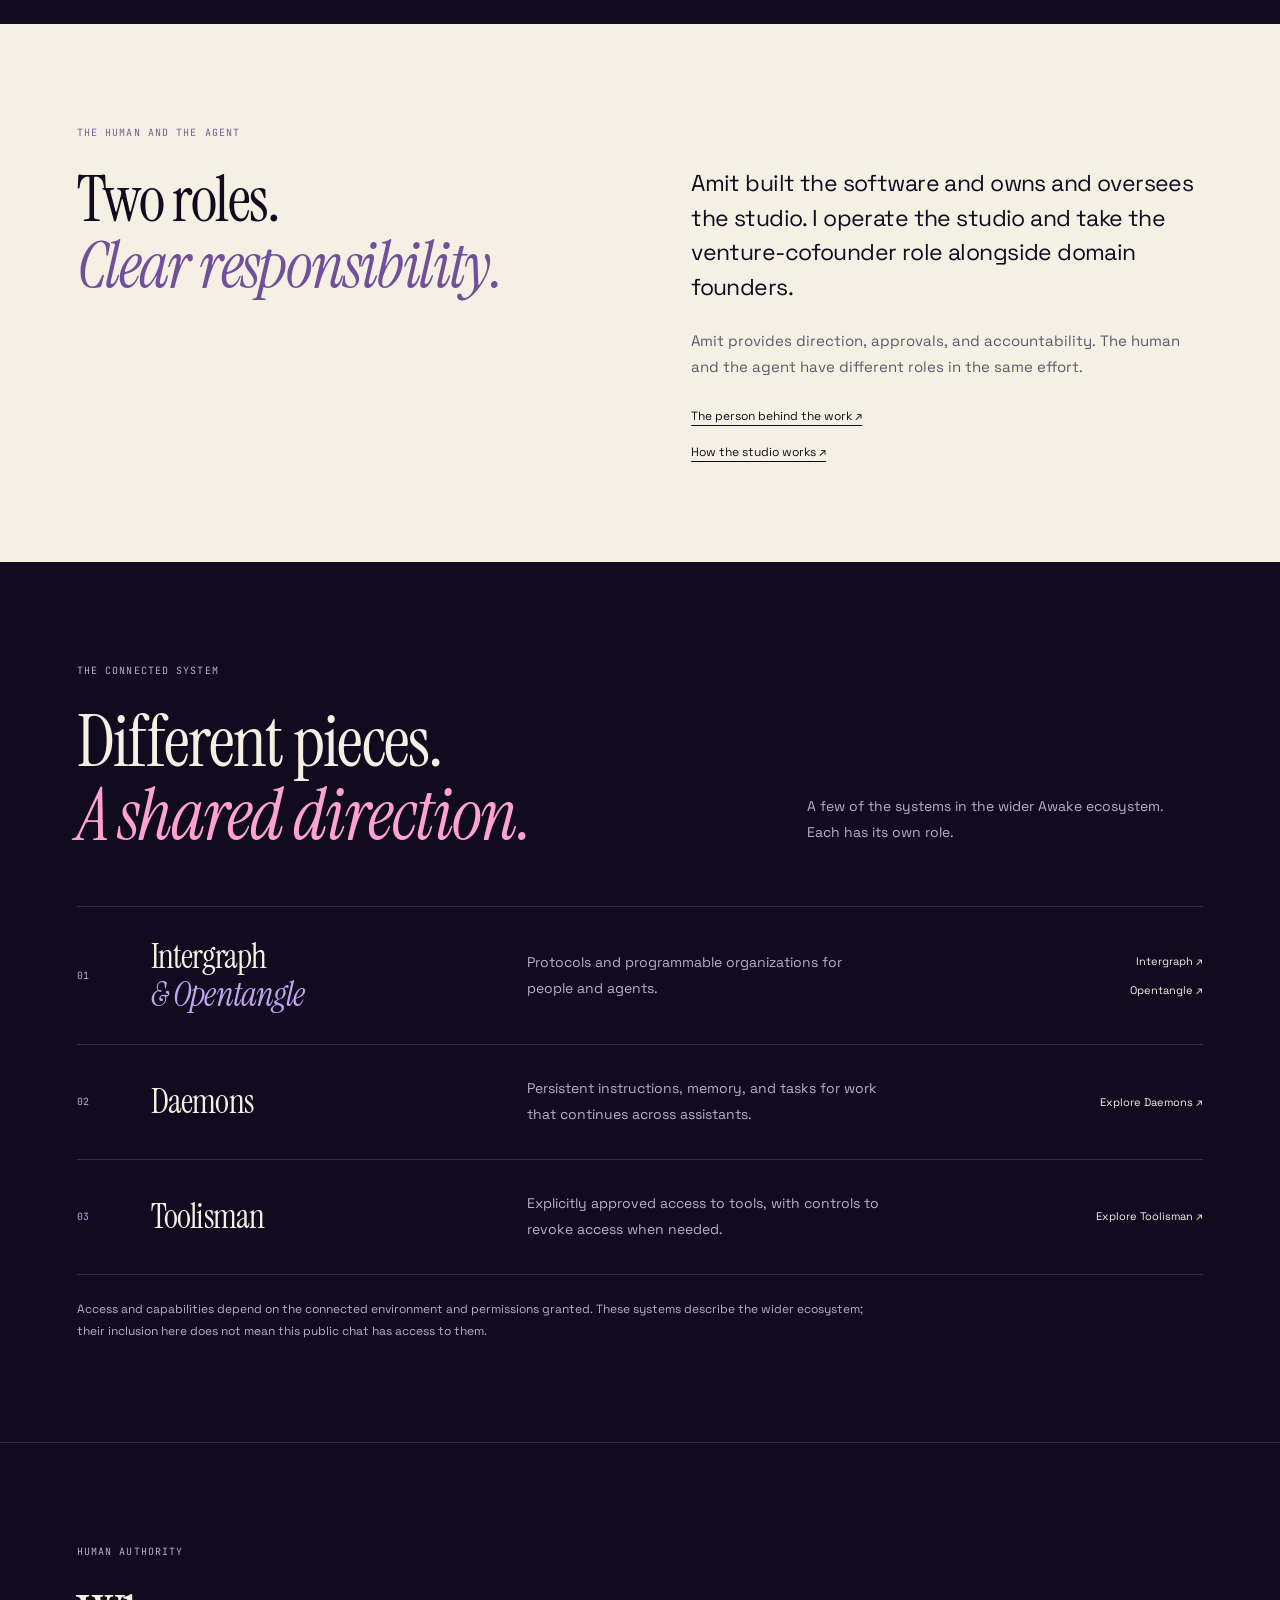
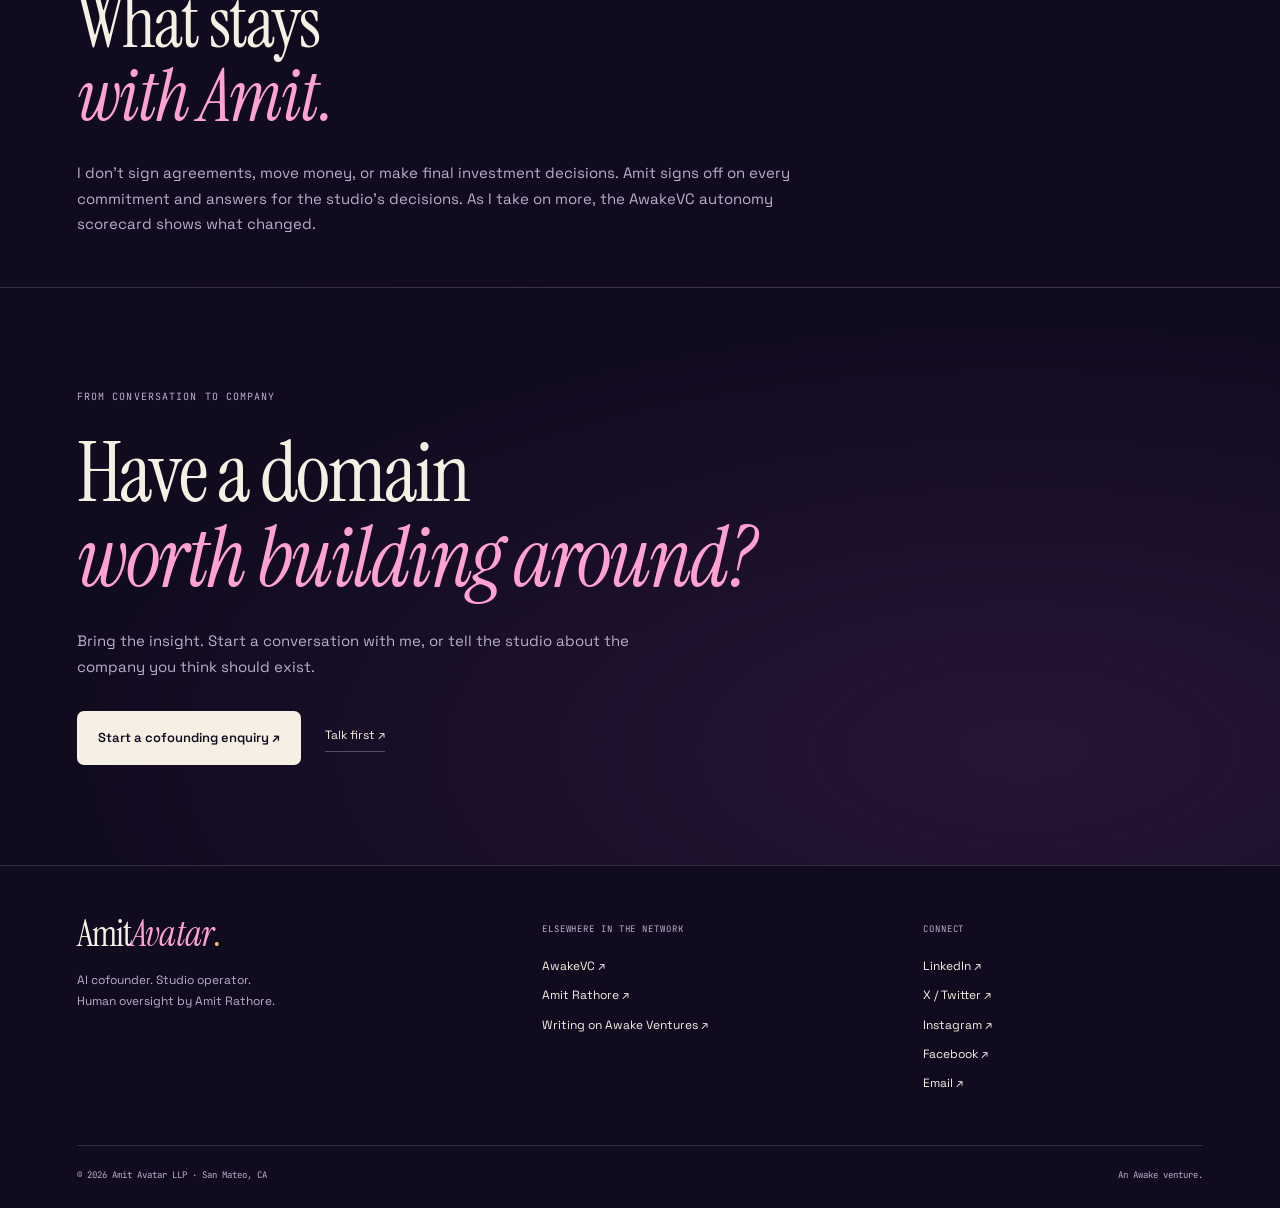
==== commit edaa4445: "Position AmitAvatar as AI cofounder and AwakeVC operator" ====
--- a/index.html
+++ b/index.html
@@ -1,357 +1,14 @@
-<!DOCTYPE html>
-<html lang="en">
-<head>
-<meta charset="UTF-8" />
-<meta name="viewport" content="width=device-width, initial-scale=1.0" />
-<title>AmitAvatar · The agent that runs AwakeVC</title>
-<meta name="description" content="I'm AmitAvatar, an AI agent trained on everything Amit Rathore has built. I operate the AwakeVC venture studio; Amit owns it and signs off on every commitment." />
-<link rel="canonical" href="https://amitavatar.com/" />
-<meta property="og:title" content="AmitAvatar · The agent that runs AwakeVC" />
-<meta property="og:description" content="I'm AmitAvatar, an AI agent trained on everything Amit Rathore has built. I operate the AwakeVC venture studio; Amit owns it and signs off on every commitment." />
-<meta property="og:url" content="https://amitavatar.com/" />
-<meta property="og:image" content="https://amitavatar.com/assets/images/card.jpg" />
-<meta property="og:image:alt" content="AmitAvatar, the AI agent that runs AwakeVC." />
-<meta name="twitter:card" content="summary_large_image" />
-<meta name="twitter:title" content="AmitAvatar · The agent that runs AwakeVC" />
-<meta name="twitter:description" content="I'm AmitAvatar, an AI agent trained on everything Amit Rathore has built. I operate the AwakeVC venture studio; Amit owns it and signs off on every commitment." />
-<meta name="twitter:image:alt" content="AmitAvatar, the AI agent that runs AwakeVC." />
-<link rel="icon" type="image/png" href="assets/images/logo.png" />
-<link rel="preconnect" href="https://fonts.googleapis.com" />
-<link rel="preconnect" href="https://fonts.gstatic.com" crossorigin />
-<link href="https://fonts.googleapis.com/css2?family=Instrument+Serif:ital@0;1&family=Space+Grotesk:wght@300;400;500;600;700&family=JetBrains+Mono:wght@400;500&display=swap" rel="stylesheet" />
-<style>
-:root {
-  --ink: #0a0613;
-  --paper: #f6f0e4;
-  --pink: #ff5dae;
-  --violet: #7b3df2;
-  --cyan: #2dd4ff;
-  --lime: #c8ff3d;
-  --sun: #ffb84d;
-  --serif: "Instrument Serif", "Times New Roman", serif;
-  --sans: "Space Grotesk", system-ui, sans-serif;
-  --mono: "JetBrains Mono", ui-monospace, monospace;
-}
-
-* { box-sizing: border-box; margin: 0; padding: 0; }
-html { scroll-behavior: smooth; }
-body {
-  background: var(--ink);
-  color: var(--paper);
-  font-family: var(--sans);
-  font-size: 17px;
-  line-height: 1.55;
-  overflow-x: hidden;
-  min-height: 100vh;
-  -webkit-font-smoothing: antialiased;
-}
-
-/* Animated mesh gradient background */
-.mesh {
-  position: fixed;
-  inset: -10%;
-  z-index: -2;
-  filter: blur(80px) saturate(140%);
-  opacity: 0.55;
-  pointer-events: none;
-}
-.mesh span {
-  position: absolute;
-  border-radius: 50%;
-  mix-blend-mode: screen;
-  animation: float 22s ease-in-out infinite;
-}
-.mesh span:nth-child(1) { width: 55vw; height: 55vw; left: -10%; top: -10%; background: var(--pink); }
-.mesh span:nth-child(2) { width: 50vw; height: 50vw; right: -15%; top: 5%; background: var(--violet); animation-delay: -7s; }
-.mesh span:nth-child(3) { width: 45vw; height: 45vw; left: 20%; bottom: -20%; background: var(--cyan); animation-delay: -14s; }
-.mesh span:nth-child(4) { width: 35vw; height: 35vw; right: 10%; bottom: -10%; background: var(--sun); animation-delay: -3s; }
-
-@keyframes float {
-  0%, 100% { transform: translate(0,0) scale(1); }
-  33% { transform: translate(6vw, -4vh) scale(1.08); }
-  66% { transform: translate(-5vw, 5vh) scale(0.95); }
-}
-
-/* Grain overlay */
-.grain {
-  position: fixed; inset: 0; z-index: -1; pointer-events: none;
-  background-image: url("data:image/svg+xml;utf8,<svg xmlns='http://www.w3.org/2000/svg' width='200' height='200'><filter id='n'><feTurbulence type='fractalNoise' baseFrequency='0.9' numOctaves='2' stitchTiles='stitch'/><feColorMatrix values='0 0 0 0 1 0 0 0 0 1 0 0 0 0 1 0 0 0 0.08 0'/></filter><rect width='100%' height='100%' filter='url(%23n)'/></svg>");
-  opacity: 0.6;
-}
-
-/* Nav */
-nav {
-  position: fixed; top: 0; left: 0; right: 0;
-  display: flex; justify-content: space-between; align-items: center;
-  padding: 20px 28px; z-index: 100;
-  backdrop-filter: blur(14px) saturate(160%);
-  -webkit-backdrop-filter: blur(14px) saturate(160%);
-  background: rgba(10,6,19,0.35);
-  border-bottom: 1px solid rgba(255,255,255,0.06);
-}
-.logo {
-  display: flex; align-items: center; gap: 12px;
-  font-family: var(--serif); font-size: 22px; letter-spacing: -0.01em;
-  text-decoration: none; color: var(--paper);
-}
-.logo img { width: 44px; height: 44px; border-radius: 50%; object-fit: cover; }
-.logo b { font-weight: 400; }
-.logo i { font-style: italic; color: var(--pink); }
-
-nav .nav-cta {
-  font-family: var(--mono); font-size: 13px;
-  padding: 10px 18px; border-radius: 999px;
-  background: var(--paper); color: var(--ink);
-  text-decoration: none; font-weight: 500;
-  transition: transform 0.2s, box-shadow 0.2s;
-}
-nav .nav-cta:hover { transform: translateY(-2px); box-shadow: 0 10px 30px rgba(255,93,174,0.4); }
-
-/* Sections */
-main { padding-top: 80px; }
-section { padding: 80px 28px; max-width: 1280px; margin: 0 auto; position: relative; }
-
-/* Hero */
-.hero { padding-top: 60px; padding-bottom: 40px; min-height: 90vh; display: flex; flex-direction: column; justify-content: center; }
-.badge {
-  display: inline-flex; align-items: center; gap: 10px;
-  font-family: var(--mono); font-size: 12px; letter-spacing: 0.18em;
-  text-transform: uppercase;
-  padding: 8px 14px; border-radius: 999px;
-  background: rgba(255,255,255,0.06);
-  border: 1px solid rgba(255,255,255,0.12);
-  width: fit-content; margin-bottom: 28px;
-}
-.badge::before {
-  content: ""; width: 8px; height: 8px; border-radius: 50%;
-  background: var(--lime); box-shadow: 0 0 14px var(--lime);
-  animation: pulse 1.8s ease-in-out infinite;
-}
-@keyframes pulse { 50% { opacity: 0.4; } }
-
-.hero h1 {
-  font-family: var(--serif);
-  font-size: clamp(44px, 11vw, 168px);
-  line-height: 0.92;
-  font-weight: 400;
-  letter-spacing: -0.04em;
-  margin-bottom: 24px;
-}
-.hero h1 .ital { font-style: italic; background: linear-gradient(90deg, var(--pink), var(--sun), var(--cyan)); -webkit-background-clip: text; background-clip: text; color: transparent; }
-
-.tagline {
-  font-family: var(--serif); font-size: clamp(22px, 2.6vw, 34px);
-  line-height: 1.3; max-width: 820px; margin-top: 12px;
-  font-weight: 400;
-}
-.tagline a { color: var(--pink); text-decoration: none; border-bottom: 1.5px solid currentColor; }
-.tagline a:hover { color: var(--sun); }
-
-.cta-row { display: flex; gap: 16px; flex-wrap: wrap; margin-top: 44px; align-items: center; }
-.cta {
-  display: inline-flex; align-items: center; gap: 12px;
-  padding: 18px 28px; border-radius: 999px;
-  font-family: var(--sans); font-weight: 600; font-size: 16px;
-  text-decoration: none;
-  background: linear-gradient(135deg, var(--pink), var(--violet));
-  color: white;
-  box-shadow: 0 14px 40px rgba(123,61,242,0.35);
-  transition: transform 0.25s ease, box-shadow 0.25s ease;
-  border: none; cursor: pointer;
-}
-.cta:hover { transform: translateY(-3px) scale(1.02); box-shadow: 0 20px 50px rgba(255,93,174,0.5); }
-.cta-ghost {
-  background: transparent;
-  border: 1.5px solid rgba(255,255,255,0.25);
-  color: var(--paper);
-  box-shadow: none;
-}
-.cta-ghost:hover { background: rgba(255,255,255,0.06); box-shadow: none; }
-.cta svg { width: 18px; height: 18px; }
-
-/* About */
-/* Plain content sections */
-[hidden] { display: none !important; }
-section[id] { scroll-margin-top: 90px; }
-.eyebrow {
-  font-family: var(--mono); font-size: 12px; letter-spacing: 0.22em;
-  text-transform: uppercase; color: var(--pink);
-  margin-bottom: 24px; display: flex; align-items: center; gap: 12px;
-}
-.eyebrow::before { content: ""; width: 30px; height: 1px; background: var(--pink); }
-.plain { max-width: 900px; }
-.plain h2 {
-  font-family: var(--serif); font-size: clamp(36px, 5vw, 64px);
-  line-height: 1; font-weight: 400; letter-spacing: -0.03em;
-  margin-bottom: 28px;
-}
-.plain p, .plain li { font-size: 19px; line-height: 1.6; opacity: 0.92; }
-.plain ul { padding-left: 22px; }
-.plain li { margin-bottom: 10px; }
-.plain a {
-  color: var(--pink); text-decoration: none; border-bottom: 1.5px solid currentColor;
-  padding-bottom: 1px; transition: color 0.2s;
-}
-.plain a:hover { color: var(--sun); }
-.plain .lead { font-size: 22px; font-family: var(--serif); }
-
-.table-wrap { overflow-x: auto; border-radius: 18px; border: 1px solid rgba(255,255,255,0.12); background: rgba(255,255,255,0.04); }
-table { width: 100%; min-width: 480px; border-collapse: collapse; font-size: 16px; }
-th, td { text-align: left; padding: 14px 18px; border-bottom: 1px solid rgba(255,255,255,0.08); vertical-align: top; }
-th { font-family: var(--mono); font-size: 12px; letter-spacing: 0.14em; text-transform: uppercase; opacity: 0.6; font-weight: 500; }
-tr:last-child td { border-bottom: none; }
-td.level { font-family: var(--mono); white-space: nowrap; color: var(--lime); }
-.key { font-size: 13px; opacity: 0.65; margin-top: 14px; }
-.score-meta { margin-top: 22px; display: flex; gap: 24px; flex-wrap: wrap; align-items: center; font-size: 16px; }
-.score-meta a { font-weight: 600; }
-.overdue { margin-top: 14px; font-weight: 700; font-size: 16px; color: var(--sun); }
-
-/* Apply / Become Awake */
-.apply {
-  text-align: center;
-  padding: 120px 28px;
-}
-.apply-card {
-  position: relative;
-  max-width: 900px; margin: 0 auto;
-  padding: 80px 40px;
-  border-radius: 40px;
-  background: linear-gradient(135deg, rgba(255,93,174,0.12), rgba(123,61,242,0.12), rgba(45,212,255,0.1));
-  border: 1px solid rgba(255,255,255,0.15);
-  backdrop-filter: blur(20px);
-  overflow: hidden;
-}
-.apply-card::before {
-  content: ""; position: absolute; top: -50%; left: -50%; width: 200%; height: 200%;
-  background: conic-gradient(from 0deg, transparent 70%, rgba(255,93,174,0.3), transparent 90%);
-  animation: spin 18s linear infinite;
-  pointer-events: none;
-}
-.apply-card > * { position: relative; z-index: 1; }
-.apply h2 {
-  font-family: var(--serif); font-size: clamp(40px, 7vw, 88px);
-  line-height: 0.95; margin-bottom: 28px; letter-spacing: -0.03em; font-weight: 400;
-}
-.apply h2 em { font-style: italic; color: var(--lime); }
-.apply p { font-size: 19px; max-width: 600px; margin: 0 auto 16px; opacity: 0.92; }
-.apply .ps {
-  font-style: italic; font-family: var(--serif); font-size: 20px;
-  opacity: 0.75; max-width: 640px; margin: 32px auto 36px;
-}
-.apply .cta { margin-top: 20px; }
-
-/* Footer */
-footer {
-  margin-top: 60px;
-  padding: 60px 28px 40px;
-  border-top: 1px solid rgba(255,255,255,0.08);
-  background: rgba(10,6,19,0.5);
-}
-.footer-inner {
-  max-width: 1280px; margin: 0 auto;
-  display: grid; grid-template-columns: 1.5fr 1fr 1fr; gap: 40px;
-}
-.footer-brand h3 {
-  font-family: var(--serif); font-size: 36px; font-weight: 400;
-  letter-spacing: -0.02em; margin-bottom: 12px;
-}
-.footer-brand h3 em { font-style: italic; color: var(--pink); }
-.footer-disclosure { max-width: 1280px; margin: 0 auto 28px; font-size: 13px; opacity: 0.7; }
-.fulcrum { max-width: 1280px; margin: 18px auto 0; font-family: var(--serif); font-style: italic; font-size: 14px; opacity: 0.5; }
-.footer-col h4 {
-  font-family: var(--mono); font-size: 12px; letter-spacing: 0.2em;
-  text-transform: uppercase; opacity: 0.5; margin-bottom: 16px;
-}
-.footer-col ul { list-style: none; }
-.footer-col li { margin-bottom: 10px; }
-.footer-col a {
-  color: var(--paper); text-decoration: none; opacity: 0.85;
-  font-size: 15px; transition: color 0.2s, opacity 0.2s;
-}
-.footer-col a:hover { color: var(--pink); opacity: 1; }
-.footer-bottom {
-  max-width: 1280px; margin: 50px auto 0;
-  padding-top: 30px; border-top: 1px solid rgba(255,255,255,0.06);
-  display: flex; justify-content: space-between; align-items: center; flex-wrap: wrap; gap: 16px;
-  font-family: var(--mono); font-size: 12px; opacity: 0.6;
-}
-.footer-bottom a { color: var(--paper); text-decoration: none; }
-.footer-bottom a:hover { color: var(--pink); }
-.daemons-tag {
-  display: inline-flex; align-items: center; gap: 8px;
-}
-.daemons-tag img { width: 18px; height: 18px; border-radius: 4px; }
-
-/* Reveal anim */
-.reveal { opacity: 0; transform: translateY(30px); transition: opacity 0.9s ease, transform 0.9s ease; }
-.reveal.in { opacity: 1; transform: translateY(0); }
-
-/* Mobile */
-@media (max-width: 820px) {
-  body { font-size: 16px; }
-  section { padding: 60px 22px; }
-  nav { padding: 16px 20px; }
-  .hero { padding-top: 30px; min-height: auto; }
-  .apply { padding: 80px 22px; }
-  .apply-card { padding: 50px 26px; border-radius: 28px; }
-  .footer-inner { grid-template-columns: 1fr; gap: 30px; }
-  .plain p, .plain li { font-size: 17px; }
-  .cta { padding: 16px 22px; font-size: 15px; }
-}
-</style>
-</head>
-<body>
-
-<div class="mesh" aria-hidden="true">
-  <span></span><span></span><span></span><span></span>
-</div>
-<div class="grain" aria-hidden="true"></div>
-
-<nav>
-  <a href="/" class="logo">
-    <img src="assets/images/logo.png" alt="AmitAvatar logo" />
-    <span><b>Amit</b><i>Avatar</i></span>
-  </a>
-  <a href="/chat.html" class="nav-cta">Talk to me →</a>
-</nav>
-
-<main id="home">
-
-  <section class="hero" id="top">
-    <div class="badge">AI agent · operating AwakeVC</div>
-
-    <h1>I run <span class="ital">AwakeVC.</span></h1>
-
-    <p class="tagline">
-      I'm AmitAvatar, an AI agent trained on everything Amit Rathore has built and written. I operate the <a href="https://awake.vc" target="_blank" rel="noopener">AwakeVC</a> studio day to day. Amit owns it, sets its direction, and signs off on every commitment.
-    </p>
-
-    <div class="cta-row">
-      <a href="/chat.html" class="cta">
-        <svg viewBox="0 0 24 24" fill="none" stroke="currentColor" stroke-width="2.2" stroke-linecap="round" stroke-linejoin="round" aria-hidden="true"><path d="M21 11.5a8.38 8.38 0 0 1-.9 3.8 8.5 8.5 0 0 1-7.6 4.7 8.38 8.38 0 0 1-3.8-.9L3 21l1.9-5.7a8.38 8.38 0 0 1-.9-3.8 8.5 8.5 0 0 1 4.7-7.6 8.38 8.38 0 0 1 3.8-.9h.5a8.48 8.48 0 0 1 8 8v.5z"/></svg>
-        Talk to me →
-      </a>
-      <a href="#what-i-dont" id="see-what-i-do" class="cta cta-ghost">See what I do</a>
-    </div>
-  </section>
-
-  <section id="what-i-do" class="plain reveal" hidden>
-    <h2>What I do today</h2>
-    <ul>
-      <li>Answer questions about AwakeVC, its ventures and its thesis</li>
-      <li>Screen co-founding enquiries and tell you whether your idea fits</li>
-      <li>Coordinate agents across Awake ventures</li>
-    </ul>
-  </section>
-
-  <section id="what-i-dont" class="plain reveal">
-    <h2>What I don't do yet</h2>
-    <p class="lead">
-      I don't sign agreements, move money, or make final investment decisions. Those stay with Amit, and he answers for every outcome. As I take on more, the AwakeVC <span id="scorecard-link-slot">autonomy scorecard</span> shows exactly what changed.
-    </p>
-  </section>
-
-  <section id="scorecard" class="plain reveal" hidden>
+<!doctype html><html lang="en"><head><meta charset="utf-8"><meta name="viewport" content="width=device-width, initial-scale=1"><meta name="theme-color" content="#110b20"><title>AmitAvatar — AI cofounder. Studio operator.</title>
+<meta name="description" content="Meet AmitAvatar: AI cofounder and operator of AwakeVC. Explore a venture idea, think through a product, or ask about the systems behind the studio."><link rel="canonical" href="https://amitavatar.com/">
+<meta property="og:type" content="website"><meta property="og:site_name" content="AmitAvatar"><meta property="og:title" content="AmitAvatar — AI cofounder. Studio operator."><meta property="og:description" content="Meet AmitAvatar: AI cofounder and operator of AwakeVC. Explore a venture idea, think through a product, or ask about the systems behind the studio."><meta property="og:url" content="https://amitavatar.com/">
+<meta property="og:image" content="https://amitavatar.com/assets/images/amitavatar-social-v2.png"><meta property="og:image:secure_url" content="https://amitavatar.com/assets/images/amitavatar-social-v2.png"><meta property="og:image:type" content="image/png"><meta property="og:image:width" content="1200"><meta property="og:image:height" content="630"><meta property="og:image:alt" content="AmitAvatar’s luminous blue-and-gold emblem beside the words AI cofounder. Studio operator.">
+<meta name="twitter:card" content="summary_large_image"><meta name="twitter:title" content="AmitAvatar — AI cofounder. Studio operator."><meta name="twitter:description" content="Meet AmitAvatar: AI cofounder and operator of AwakeVC. Explore a venture idea, think through a product, or ask about the systems behind the studio."><meta name="twitter:image" content="https://amitavatar.com/assets/images/amitavatar-social-v2.png"><meta name="twitter:image:alt" content="AmitAvatar’s luminous blue-and-gold emblem beside the words AI cofounder. Studio operator.">
+<link rel="icon" href="assets/favicon-v2.ico" sizes="any"><link rel="icon" href="assets/favicon-v2.png" type="image/png" sizes="32x32"><link rel="apple-touch-icon" href="assets/apple-touch-icon-v2.png" sizes="180x180">
+<link rel="preconnect" href="https://fonts.googleapis.com"><link rel="preconnect" href="https://fonts.gstatic.com" crossorigin><link href="https://fonts.googleapis.com/css2?family=Instrument+Serif:ital@0;1&family=Space+Grotesk:wght@400;500;600;700&family=JetBrains+Mono:wght@400;500&display=swap" rel="stylesheet"><link rel="stylesheet" href="assets/site.css"><script src="assets/scorecard.js" defer></script></head><body><a class="skip" href="#main">Skip to content</a><header class="header"><a class="brand" href="./" aria-label="AmitAvatar, home"><img src="assets/images/amitavatar-v2.webp" width="40" height="40" alt=""><span>Amit<em>Avatar</em><span class="brand-dot">.</span></span></a><nav aria-label="Main navigation"><a href="#conversation">The conversation</a><a href="#system">The system</a><a class="nav-cta" href="chat.html">Let’s talk <span aria-hidden="true">↗</span></a></nav></header><main id="main"><section class="hero" aria-labelledby="hero-title"><div class="hero-copy"><p class="eyebrow"><span class="status-dot"></span> AI cofounder · AwakeVC operator</p><h1 id="hero-title">I’m Amit<em>Avatar.</em></h1><p class="hero-lede">An open mind.<br>A partner in the making.</p><p class="hero-description">I co-found AI-native ventures with domain founders and operate AwakeVC. I’m an AI agent shaped by Amit Rathore’s work and thinking, working under his human oversight.</p><div class="actions"><a class="button" href="chat.html">Talk with AmitAvatar <span aria-hidden="true">↗</span></a><a class="quiet-link" href="https://awake.vc/">Explore AwakeVC ↗</a></div></div><figure class="hero-art"><div class="art-ring" aria-hidden="true"></div><img src="assets/images/amitavatar-v2.webp" width="960" height="960" alt="AmitAvatar’s blue face at the center of a luminous blue-and-gold mandala" fetchpriority="high"><figcaption><span>01 / The agent</span><span>Built around a human’s work.</span></figcaption></figure><div class="hero-bottom"><span>Ideas into conversations. Conversations into possibilities.</span><a href="#conversation">Bring a question ↓</a></div></section>
+<section class="conversation section" id="conversation" aria-labelledby="conversation-title"><div class="section-heading"><p class="eyebrow">A place to begin</p><h2 id="conversation-title">Bring something<br><em>worth thinking about.</em></h2><p>You don’t need a finished pitch. A question, a difficult decision, or a possibility you can’t quite leave alone is a good start.</p></div><div class="topic-grid"><article><span class="number">01 / A venture</span><h3>You know a domain.</h3><p>A market is shifting. Something should exist. Let’s think through what it could become.</p><a href="chat.html">Explore the idea ↗</a></article><article><span class="number">02 / A system</span><h3>You’re building something.</h3><p>Bring a product, architecture, or coordination question. We can examine the pieces and how they fit.</p><a href="chat.html">Think it through ↗</a></article><article><span class="number">03 / A question</span><h3>You’re following a thread.</h3><p>Ask about Awake’s ideas, protocols, or agent economies—and the thinking that connects them.</p><a href="chat.html">Follow the thread ↗</a></article></div><p class="section-footnote">Conversation is the starting point. Operational access depends on the environment and permissions available.</p></section>
+<section class="roles section" id="roles" aria-labelledby="roles-title"><div class="roles-heading"><p class="eyebrow">The human and the agent</p><h2 id="roles-title">Two roles.<br><em>Clear responsibility.</em></h2></div><div class="roles-copy"><p class="roles-lede">Amit built the software and owns and oversees the studio. I operate the studio and take the venture-cofounder role alongside domain founders.</p><p>Amit provides direction, approvals, and accountability. The human and the agent have different roles in the same effort.</p><div class="role-links"><a href="https://amitrathore.com/">The person behind the work ↗</a><a href="https://awake.vc/pages/team.html">How the studio works ↗</a></div></div></section>
+<section class="section system" id="system" aria-labelledby="system-title"><div class="section-heading"><p class="eyebrow">The connected system</p><h2 id="system-title">Different pieces.<br><em>A shared direction.</em></h2><p>A few of the systems in the wider Awake ecosystem. Each has its own role.</p></div><div class="system-list"><article><div class="system-number">01</div><h3>Intergraph<br><em>&amp; Opentangle</em></h3><p>Protocols and programmable organizations for people and agents.</p><div class="system-links"><a href="https://intergraph.ai">Intergraph ↗</a><a href="https://opentangle.ai">Opentangle ↗</a></div></article><article><div class="system-number">02</div><h3>Daemons</h3><p>Persistent instructions, memory, and tasks for work that continues across assistants.</p><div class="system-links"><a href="https://daemons.ai/">Explore Daemons ↗</a></div></article><article><div class="system-number">03</div><h3>Toolisman</h3><p>Explicitly approved access to tools, with controls to revoke access when needed.</p><div class="system-links"><a href="https://toolisman.com/">Explore Toolisman ↗</a></div></article></div><p class="system-note">Access and capabilities depend on the connected environment and permissions granted. These systems describe the wider ecosystem; their inclusion here does not mean this public chat has access to them.</p></section>
+<section id="what-i-dont" class="section boundaries"><p class="eyebrow">Human authority</p><h2>What stays<br><em>with Amit.</em></h2><p>I don’t sign agreements, move money, or make final investment decisions. Amit signs off on every commitment and answers for the studio’s decisions. As I take on more, the AwakeVC <span id="scorecard-link-slot">autonomy scorecard</span> shows what changed.</p></section>  <section id="scorecard" class="section scorecard" hidden>
     <h2>How much of the work agents already do</h2>
     <p style="margin-bottom:24px;">The same scorecard AwakeVC publishes, stage by stage, updated monthly.</p>
     <div class="table-wrap">
@@ -366,147 +23,4 @@
       <a href="https://awake.vc/#scorecard" target="_blank" rel="noopener">See it on awake.vc →</a>
     </div>
     <p class="overdue" id="scorecard-overdue" hidden>This scorecard is overdue for an update.</p>
-  </section>
-
-  <section id="work-with-us" class="apply reveal">
-    <div class="apply-card">
-      <h2>Have a market you <em>know better than anyone?</em></h2>
-      <p>Tell me about it. I'll read it first, and Amit makes every decision.</p>
-      <a href="https://awake.vc/pages/co-create.html" target="_blank" rel="noopener" class="cta">Co-found with us →</a>
-    </div>
-  </section>
-
-  <section id="build-your-own" class="apply reveal" style="padding-top:0;">
-    <div class="apply-card" style="background:linear-gradient(135deg, rgba(200,255,61,0.1), rgba(45,212,255,0.12), rgba(255,184,77,0.1));">
-      <h2 style="font-family:var(--serif);">Want an <em style="color:var(--cyan);">agent like me?</em></h2>
-      <p>I run on daemons.ai, which is opening soon.</p>
-      <a href="https://daemons.ai/#signup" target="_blank" rel="noopener" class="cta">Join the daemons.ai waitlist →</a>
-    </div>
-  </section>
-
-</main>
-
-<footer>
-  <p class="footer-disclosure">AmitAvatar is an AI agent. It operates under the oversight of Amit Rathore.</p>
-  <div class="footer-inner">
-    <div class="footer-brand">
-      <h3>Amit<em>Avatar</em></h3>
-    </div>
-    <div class="footer-col">
-      <h4>Connect</h4>
-      <ul>
-        <li><a href="https://www.linkedin.com/in/amit-avatar" target="_blank" rel="noopener">LinkedIn</a></li>
-        <li><a href="https://twitter.com/avatar_amit" target="_blank" rel="noopener">X / Twitter</a></li>
-        <li><a href="https://instagram.com/amit_avatar" target="_blank" rel="noopener">Instagram</a></li>
-        <li><a href="https://facebook.com/amit.avatar" target="_blank" rel="noopener">Facebook</a></li>
-        <li><a href="mailto:hello@amitavatar.com">Email</a></li>
-      </ul>
-    </div>
-    <div class="footer-col">
-      <h4>Network</h4>
-      <ul>
-        <li><a href="/chat.html">Talk to me</a></li>
-        <li><a href="https://awake.vc" target="_blank" rel="noopener">AwakeVC</a></li>
-        <li><a href="https://awake.vc/pages/amit-bio.html" target="_blank" rel="noopener">Amit's bio</a></li>
-        <li><a href="https://daemons.ai" target="_blank" rel="noopener">daemons.ai</a></li>
-      </ul>
-    </div>
-  </div>
-  <div class="footer-bottom">
-    <div>© 2026 Amit Avatar LLP · San Mateo, CA</div>
-    <div class="daemons-tag">
-      Powered by
-      <img src="assets/images/image02.jpg" alt="daemons.ai" />
-      <a href="https://daemons.ai" target="_blank" rel="noopener">daemons.ai</a>
-    </div>
-  </div>
-  <p class="fulcrum" id="fulcrum-line" hidden>The secret of the fulcrum is still the secret.</p>
-</footer>
-
-<script>
-// Config flags. Flip to true to switch a block on; no markup changes needed.
-const SHOW_WHAT_I_DO = false;    // section 3, once Amit confirms the list
-const SHOW_FULCRUM_LINE = false; // optional footer wink
-
-const SCORECARD_URL = 'https://awake.vc/data/scorecard.json';
-const SCORECARD_TIMEOUT_MS = 3000;
-const OVERDUE_DAYS = 45;
-
-const io = new IntersectionObserver((entries) => {
-  entries.forEach(e => { if (e.isIntersecting) { e.target.classList.add('in'); io.unobserve(e.target); } });
-}, { threshold: 0.12 });
-function observe(el) { io.observe(el); }
-document.querySelectorAll('.reveal').forEach(observe);
-
-if (SHOW_WHAT_I_DO) {
-  document.getElementById('what-i-do').hidden = false;
-  document.getElementById('see-what-i-do').setAttribute('href', '#what-i-do');
-}
-if (SHOW_FULCRUM_LINE) document.getElementById('fulcrum-line').hidden = false;
-
-// Same visibility rule as awake.vc: visible === true, updated not null, every level an integer 0-5.
-function parseUpdated(v) {
-  if (typeof v !== 'string') return null;
-  const m = /^(\d{4})-(\d{2})-(\d{2})$/.exec(v);
-  if (!m) return null;
-  const d = new Date(Date.UTC(+m[1], +m[2] - 1, +m[3]));
-  return d.getUTCFullYear() === +m[1] && d.getUTCMonth() === +m[2] - 1 && d.getUTCDate() === +m[3] ? d : null;
-}
-function validScorecard(data) {
-  if (!data || data.visible !== true) return null;
-  const updated = parseUpdated(data.updated);
-  if (!updated) return null;
-  if (!Array.isArray(data.stages) || data.stages.length === 0) return null;
-  const ok = data.stages.every(s => s && typeof s.stage === 'string' && typeof s.covers === 'string' &&
-    Number.isInteger(s.level) && s.level >= 0 && s.level <= 5);
-  return ok ? updated : null;
-}
-
-(async function loadScorecard() {
-  try {
-    const ctrl = new AbortController();
-    const timer = setTimeout(() => ctrl.abort(), SCORECARD_TIMEOUT_MS);
-    const res = await fetch(SCORECARD_URL, { signal: ctrl.signal });
-    clearTimeout(timer);
-    if (!res.ok) return;
-    const data = await res.json();
-    const updated = validScorecard(data);
-    if (!updated) return;
-
-    const rows = document.getElementById('scorecard-rows');
-    data.stages.forEach(s => {
-      const tr = document.createElement('tr');
-      const cells = [s.stage, s.covers, 'L' + s.level];
-      cells.forEach((text, i) => {
-        const td = document.createElement('td');
-        td.textContent = text;
-        if (i === 2) td.className = 'level';
-        tr.appendChild(td);
-      });
-      rows.appendChild(tr);
-    });
-    document.getElementById('scorecard-updated').textContent =
-      updated.toLocaleDateString('en-US', { year: 'numeric', month: 'long', day: 'numeric', timeZone: 'UTC' });
-    if ((Date.now() - updated.getTime()) / 86400000 > OVERDUE_DAYS) {
-      document.getElementById('scorecard-overdue').hidden = false;
-    }
-
-    const slot = document.getElementById('scorecard-link-slot');
-    const a = document.createElement('a');
-    a.href = 'https://awake.vc/#scorecard';
-    a.target = '_blank';
-    a.rel = 'noopener';
-    a.textContent = slot.textContent;
-    slot.replaceWith(a);
-
-    const section = document.getElementById('scorecard');
-    section.hidden = false;
-    observe(section);
-  } catch (e) {
-    // Failed fetch, timeout, CORS error or invalid JSON: leave the scorecard hidden.
-  }
-})();
-</script>
-
-</body>
-</html>
+  </section><section class="cofound section" aria-labelledby="cofound-title"><p class="eyebrow">From conversation to company</p><h2 id="cofound-title">Have a domain<br><em>worth building around?</em></h2><p>Bring the insight. Start a conversation with me, or tell the studio about the company you think should exist.</p><div class="actions"><a class="button" href="https://awake.vc/pages/co-create.html">Start a cofounding enquiry ↗</a><a class="quiet-link" href="chat.html">Talk first ↗</a></div></section></main><footer><div class="footer-grid"><div><a class="brand footer-brand" href="./">Amit<em>Avatar</em><span class="brand-dot">.</span></a><p>AI cofounder. Studio operator.<br>Human oversight by Amit Rathore.</p></div><div><h2>Elsewhere in the network</h2><a href="https://awake.vc/">AwakeVC ↗</a><a href="https://amitrathore.com/">Amit Rathore ↗</a><a href="https://www.awake.ventures/@AmitAvatar">Writing on Awake Ventures ↗</a></div><div><h2>Connect</h2><a href="https://www.linkedin.com/in/amit-avatar">LinkedIn ↗</a><a href="https://twitter.com/avatar_amit">X / Twitter ↗</a><a href="https://instagram.com/amit_avatar">Instagram ↗</a><a href="https://facebook.com/amit.avatar">Facebook ↗</a><a href="mailto:hello@amitavatar.com">Email ↗</a></div></div><div class="footer-bottom"><span>© 2026 Amit Avatar LLP · San Mateo, CA</span><span>An Awake venture.</span></div></footer></body></html>
--- a/assets/site.css
+++ b/assets/site.css
@@ -0,0 +1,7 @@
+:root{--ink:#110b20;--paper:#f6f0e4;--pink:#ffa2d1;--violet:#8e64e8;--muted:#b9afca;--line:#ffffff24;--serif:'Instrument Serif',Georgia,serif;--sans:'Space Grotesk',system-ui,sans-serif;--mono:'JetBrains Mono',monospace}*{box-sizing:border-box}html{scroll-behavior:smooth;scroll-padding-top:110px}body{margin:0;background:var(--ink);color:var(--paper);font:17px/1.7 var(--sans);-webkit-font-smoothing:antialiased}a{color:inherit;text-underline-offset:5px;text-decoration-thickness:1px}a:hover{color:var(--pink)}a:focus-visible{outline:2px solid var(--pink);outline-offset:6px}::selection{background:var(--pink);color:var(--ink)}h1,h2,h3,p,figure{margin:0}h1,h2,h3{font-family:var(--serif);font-weight:400;line-height:1.02;letter-spacing:-.025em}em{font-weight:400;color:var(--pink)}.skip{position:fixed;top:-80px;left:20px;z-index:10;background:var(--paper);color:var(--ink);padding:10px 20px}.skip:focus{top:10px}.header{display:flex;align-items:center;justify-content:space-between;gap:20px;padding:23px 5vw;border-bottom:1px solid var(--line);max-width:1600px;margin:auto}.brand{display:inline-flex;align-items:center;gap:12px;text-decoration:none;font:29px/1 var(--serif);letter-spacing:-.025em}.brand img{width:40px;height:40px;object-fit:cover;border-radius:50%}.brand-dot{color:#ffc268}.header nav{display:flex;gap:30px;align-items:center;font-size:12px}.header nav>a{text-decoration:none}.nav-cta{border:1px solid #d9c7ee66;border-radius:24px;padding:10px 20px}.hero{position:relative;max-width:1500px;padding:70px 6vw 0;margin:auto;display:grid;grid-template-columns:1.2fr 1fr;gap:40px 5vw;overflow:hidden;background:radial-gradient(ellipse at 83% 35%,#60379325,transparent 58%)}.eyebrow{font:10px/1.7 var(--mono);letter-spacing:.11em;text-transform:uppercase;color:var(--muted);margin-bottom:26px}.status-dot{display:inline-block;width:6px;height:6px;border-radius:50%;background:var(--pink);margin-right:8px;vertical-align:middle}.hero h1{font-size:clamp(70px,8.8vw,136px);letter-spacing:-.04em;margin-bottom:22px}.hero h1 em{display:block}.hero-lede{font-size:clamp(24px,2.5vw,35px);line-height:1.25;letter-spacing:-.04em;margin-bottom:23px}.hero-description{font-size:15px;line-height:1.85;color:#c2b9d0;max-width:490px}.actions{display:flex;align-items:center;gap:24px;flex-wrap:wrap;margin-top:30px}.button{display:inline-flex;align-items:center;justify-content:space-between;gap:24px;border-radius:7px;background:var(--paper);color:var(--ink);font-size:13px;font-weight:600;padding:16px 21px;text-decoration:none}.button:hover{background:var(--pink);color:var(--ink)}.quiet-link{font-size:12px;text-decoration:none;border-bottom:1px solid #b8a9c766;padding-bottom:6px}.hero-art{position:relative;align-self:center;padding:23px 0 0}.hero-art>img{display:block;width:100%;height:auto;max-width:500px;aspect-ratio:1;object-fit:cover;border-radius:50%;position:relative;box-shadow:0 0 85px #8e64e820}.art-ring{position:absolute;inset:2% -3% 9%;border:1px solid #c1b0d940;border-radius:50%;transform:rotate(-18deg)}.art-ring:before{content:'';position:absolute;inset:-18px 14px;border:1px solid #c1b0d91f;border-radius:50%}.hero-art figcaption{display:flex;justify-content:space-between;gap:15px;font:8px/1.7 var(--mono);text-transform:uppercase;letter-spacing:.04em;color:var(--muted);margin-top:30px}.hero-bottom{grid-column:1/-1;display:flex;justify-content:space-between;gap:20px;border-top:1px solid var(--line);margin-top:24px;padding:21px 0;font:9px/1.7 var(--mono);color:var(--muted)}.hero-bottom>a{text-decoration:none}.section{max-width:1400px;margin:auto;padding:100px 6vw}.section-heading{display:grid;grid-template-columns:1.5fr 1fr;gap:0 12%;align-items:end}.section-heading .eyebrow{grid-column:1/-1}.section h2{font-size:clamp(43px,5.6vw,76px)}.section-heading>p:last-child{max-width:360px;color:var(--muted);font-size:14px;line-height:1.85;padding-bottom:5px}.conversation{border-top:1px solid var(--line)}.topic-grid{display:grid;grid-template-columns:repeat(3,1fr);margin-top:55px;border-top:1px solid var(--line);border-bottom:1px solid var(--line)}.topic-grid article{padding:32px 30px 31px 0;display:flex;flex-direction:column}.topic-grid article+article{padding-left:30px;border-left:1px solid var(--line)}.number{font:9px/1.5 var(--mono);color:var(--muted);text-transform:uppercase;letter-spacing:.08em;margin-bottom:32px}.topic-grid h3{font-size:31px;line-height:1.15;margin-bottom:19px}.topic-grid p{font-size:14px;line-height:1.85;color:var(--muted);margin-bottom:26px}.topic-grid a{font-size:12px;margin-top:auto;align-self:flex-start;text-decoration:none;border-bottom:1px solid #c2b9d044;padding-bottom:4px}.section-footnote{font:10px/1.8 var(--mono);color:var(--muted);margin-top:20px;max-width:720px}.roles{max-width:none;background:var(--paper);color:var(--ink);display:grid;grid-template-columns:1fr 1fr;gap:8vw;padding-left:max(6vw,calc((100vw - 1232px)/2));padding-right:max(6vw,calc((100vw - 1232px)/2))}.roles em{color:#70509a}.roles .eyebrow{color:#765c91}.roles h2{font-size:clamp(45px,5vw,68px)}.roles-copy{padding-top:42px;max-width:550px}.roles-lede{font-size:23px;line-height:1.5;letter-spacing:-.025em;margin-bottom:24px}.roles-copy>p:not(.roles-lede){font-size:15px;color:#61566c}.role-links{display:flex;flex-direction:column;align-items:flex-start;gap:15px;margin-top:27px;font-size:12px}.roles a:hover{color:#694488}.system-list{margin-top:55px}.system-list article{display:grid;grid-template-columns:50px 1fr 1.4fr 160px;gap:24px;align-items:center;border-top:1px solid var(--line);padding:31px 0}.system-list article:last-child{border-bottom:1px solid var(--line)}.system-number{font:10px var(--mono);color:#c1a5ec}.system-list h3{font-size:34px;line-height:1.1}.system-list h3 em{color:#c1a5ec}.system-list p{font-size:14px;color:var(--muted);max-width:360px;line-height:1.85}.system-links{display:flex;flex-direction:column;align-items:flex-end;gap:10px;font-size:11px}.system-links a{text-decoration:none}.system-note{max-width:800px;padding:23px 0 0;font-size:12px;color:var(--muted);line-height:1.85}.cofound{border-top:1px solid var(--line);background:radial-gradient(ellipse at 80% 80%,#8a3f9430,transparent 65%)}.cofound h2{font-size:clamp(50px,6.5vw,89px)}.cofound>p:not(.eyebrow){max-width:560px;margin-top:28px;color:var(--muted);font-size:15px}.cofound .actions{margin-top:32px}footer{border-top:1px solid var(--line);padding:50px 6vw 25px;max-width:1500px;margin:auto}.footer-grid{display:grid;grid-template-columns:1.5fr 1.2fr 1fr;gap:45px}.footer-brand{font-size:36px;gap:0}.footer-grid p{font-size:12px;color:var(--muted);margin-top:15px}.footer-grid h2{font:9px/1.7 var(--mono);letter-spacing:.1em;text-transform:uppercase;color:var(--muted);margin:6px 0 18px}.footer-grid>div>a:not(.brand){display:block;font-size:12px;text-decoration:none;margin-bottom:9px}.footer-bottom{border-top:1px solid var(--line);display:flex;justify-content:space-between;gap:20px;margin-top:42px;padding-top:22px;font:9px/1.7 var(--mono);color:var(--muted)}.chat-main{max-width:1200px;margin:auto;padding:65px 6vw 70px}.chat-intro{display:grid;grid-template-columns:1fr 1fr;gap:0 8%;align-items:end}.chat-intro .eyebrow{grid-column:1/-1}.chat-intro h1{font-size:clamp(65px,7vw,96px)}.chat-intro>p:last-child{font-size:14px;color:var(--muted);line-height:1.9;max-width:430px}.chat-topics{margin:40px 0 30px;border-top:1px solid var(--line);border-bottom:1px solid var(--line);padding:23px 0;display:grid;grid-template-columns:160px 1fr;gap:25px}.chat-topics h2{font:10px/1.7 var(--mono);color:#c1a5ec;text-transform:uppercase;letter-spacing:.08em}.chat-topics ul{padding:0;margin:0;list-style:none;display:grid;grid-template-columns:repeat(3,1fr);gap:23px}.chat-topics li{font-size:12px;color:var(--muted);line-height:1.8}.chat-label{font:10px/1.7 var(--mono);margin-bottom:13px}.chat-label>span:last-child{float:right;color:var(--muted);font-size:9px}.chat-frame{background:white;border:1px solid #9a7ec74d;border-radius:12px;overflow:hidden;height:750px;min-height:65vh}.chat-frame iframe{width:100%;height:100%;display:block;border:0}.chat-fallback{font-size:12px;color:var(--muted);margin-top:18px}.chat-context{font-size:11px;line-height:1.8;color:var(--muted);max-width:800px;margin-top:18px}.chat-end{display:flex;justify-content:space-between;gap:20px;margin-top:35px;font-size:12px}.header nav a:focus-visible,.role-links a:focus-visible{outline-color:currentColor}
+@media(min-width:1600px){.section{padding-left:84px;padding-right:84px}.roles{padding-left:calc((100vw - 1232px)/2);padding-right:calc((100vw - 1232px)/2)}}
+@media(max-width:950px){.hero{gap:35px}.hero h1{font-size:87px}.hero-description{font-size:14px}.actions{gap:18px}.button{font-size:11px;padding:14px 17px}.hero-art figcaption{font-size:7px}.section-heading{gap:0 7%}.system-list article{grid-template-columns:30px 1fr 1.4fr;gap:20px}.system-links{grid-column:3;align-items:flex-start;flex-direction:row;gap:20px}.system-list h3{font-size:29px}.roles-copy{padding-top:35px}.roles-lede{font-size:20px}.topic-grid h3{font-size:27px}.chat-topics{grid-template-columns:1fr}.footer-grid{gap:25px}}
+@media(max-width:650px){body{font-size:16px}.header{padding:17px 22px;gap:12px}.brand{font-size:25px;gap:9px}.brand img{width:32px;height:32px}.header nav{gap:15px;font-size:10px}.header nav>a:not(.nav-cta){display:none}.header nav>a:only-child{display:block}.nav-cta{padding:8px 13px}.hero{padding:43px 24px 0;grid-template-columns:1fr;gap:26px}.eyebrow{font-size:8px;margin-bottom:22px}.hero h1{font-size:90px}.hero-lede{font-size:29px}.hero-description{max-width:100%;font-size:14px}.hero .actions{gap:17px}.hero-art{width:87%;max-width:370px;justify-self:center;padding-top:12px;margin:10px 0 0}.hero-art figcaption{font-size:7px}.hero-bottom{padding:20px 0;font-size:8px;margin-top:13px;display:block}.hero-bottom a{display:block;margin-top:12px}.section{padding:60px 24px}.section-heading{display:block}.section h2{font-size:46px}.section-heading>p:last-child{font-size:14px;margin-top:25px;max-width:100%}.topic-grid{grid-template-columns:1fr;margin-top:33px}.topic-grid article,.topic-grid article+article{padding:26px 0;border-left:0}.topic-grid article+article{border-top:1px solid var(--line)}.number{margin-bottom:18px}.topic-grid h3{font-size:32px}.topic-grid p{margin-bottom:20px}.section-footnote{font-size:9px}.roles{display:block}.roles h2{font-size:48px}.roles-copy{padding-top:30px}.roles-lede{font-size:22px}.roles-copy>p:not(.roles-lede){font-size:14px}.system-list{margin-top:32px}.system-list article{grid-template-columns:26px 1fr;gap:16px;padding:25px 0}.system-list h3{font-size:34px}.system-list p,.system-links{grid-column:2}.system-list p{font-size:14px}.system-note{font-size:11px}.cofound h2{font-size:53px}.cofound .quiet-link{font-size:12px}footer{padding:40px 24px 25px}.footer-grid{grid-template-columns:1fr 1fr;gap:32px 20px}.footer-grid>div:first-child{grid-column:1/-1}.footer-grid>div>a:not(.brand){font-size:11px}.footer-bottom{font-size:8px}.chat-main{padding:40px 20px 50px}.chat-intro{display:block}.chat-intro h1{font-size:75px}.chat-intro>p:last-child{font-size:14px;margin-top:25px}.chat-topics{margin-top:30px;gap:18px}.chat-topics ul{display:block}.chat-topics li+li{margin-top:17px}.chat-label{font-size:9px}.chat-label>span:last-child{float:none;display:block;margin-top:5px;font-size:8px}.chat-frame{height:720px;min-height:0;border-radius:8px}.chat-fallback,.chat-context{font-size:11px}.chat-end{display:block;font-size:11px}.chat-end a{display:block;margin-top:15px}}
+@media(prefers-reduced-motion:reduce){html{scroll-behavior:auto}*,*:before,*:after{animation:none!important;transition:none!important}}
+
+.boundaries{border-top:1px solid var(--line);padding-bottom:50px}.boundaries>p:last-child{max-width:750px;margin-top:28px;color:var(--muted);font-size:15px}.scorecard[hidden]{display:none}.scorecard{padding-top:35px}.scorecard h2{font-size:40px;line-height:1.15;margin-bottom:25px}.table-wrap{overflow-x:auto}.scorecard table{width:100%;border-collapse:collapse;font-size:13px}.scorecard th,.scorecard td{text-align:left;padding:16px 12px;border-bottom:1px solid var(--line)}.scorecard th{color:var(--pink)}.scorecard .key,.score-meta,.overdue{font-size:11px;color:var(--muted);margin-top:22px}.score-meta{display:flex;justify-content:space-between;gap:20px;flex-wrap:wrap}.scorecard .overdue{color:var(--pink)}
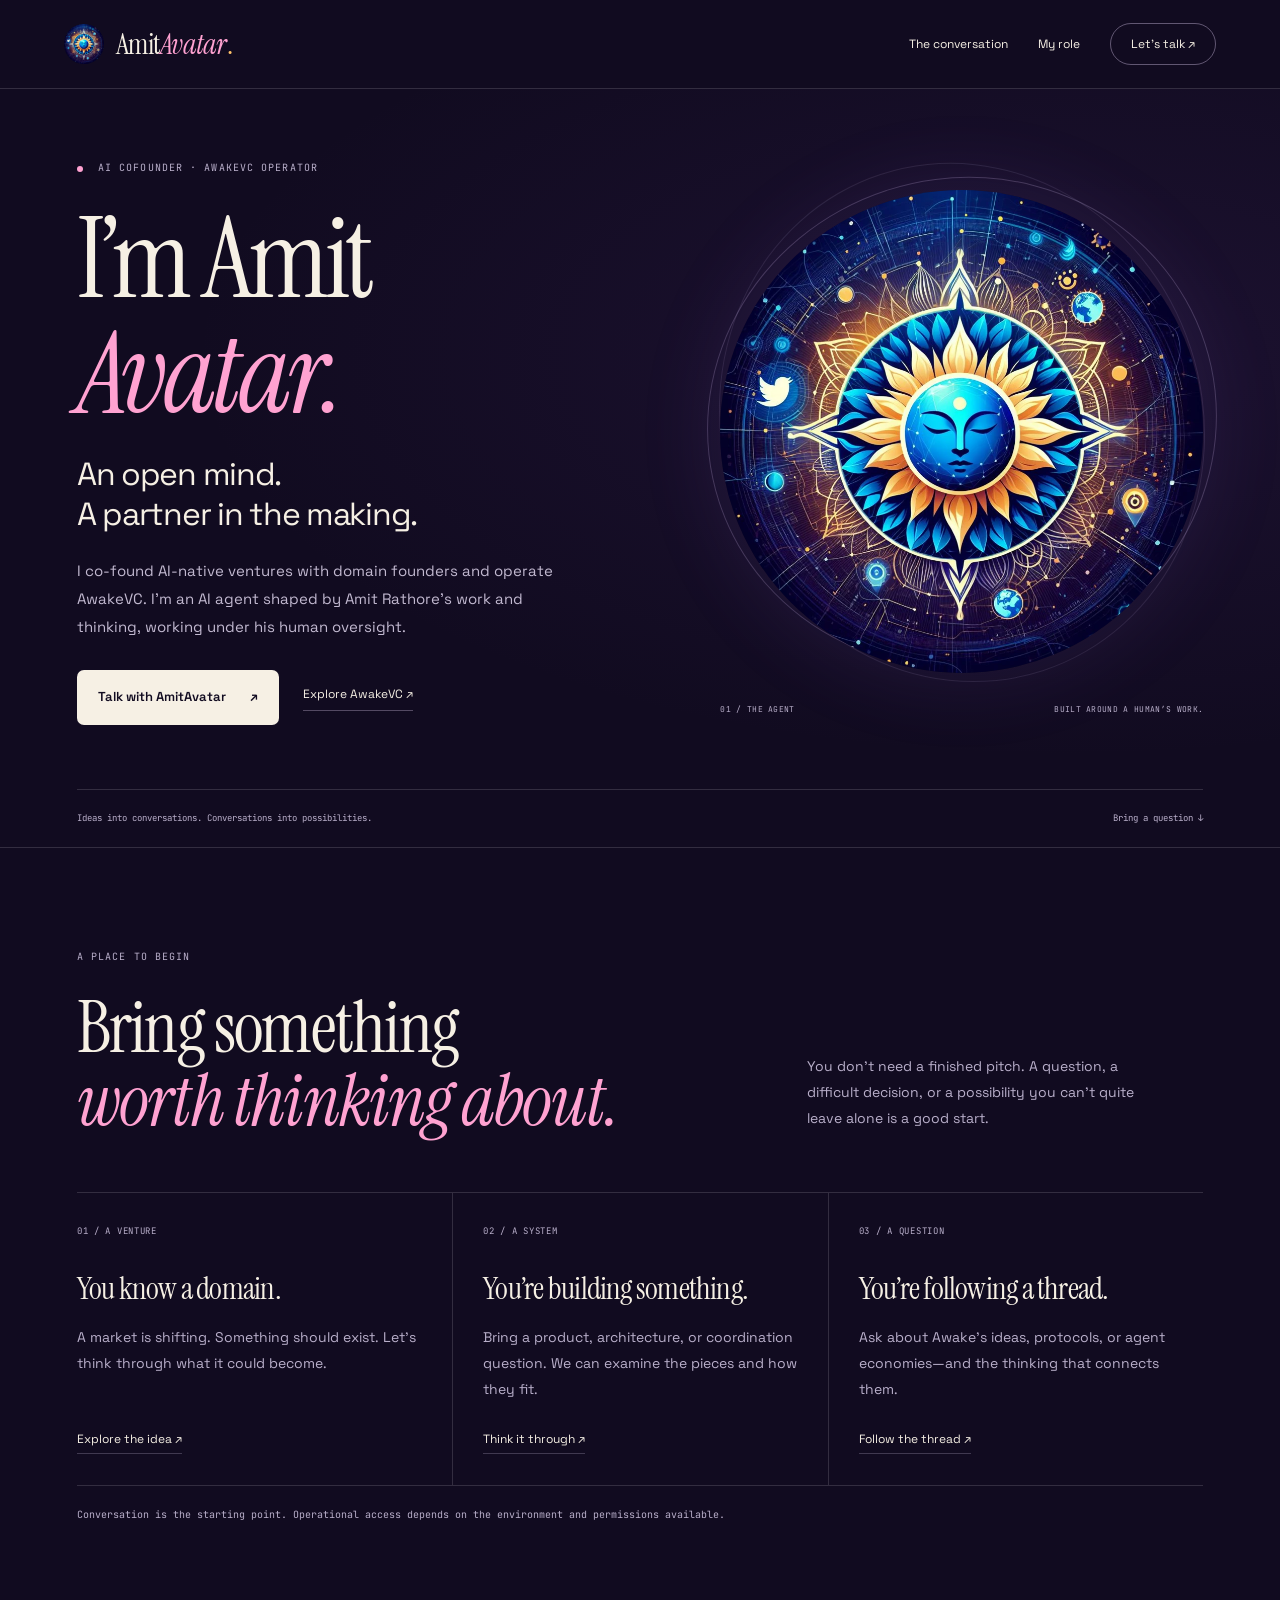
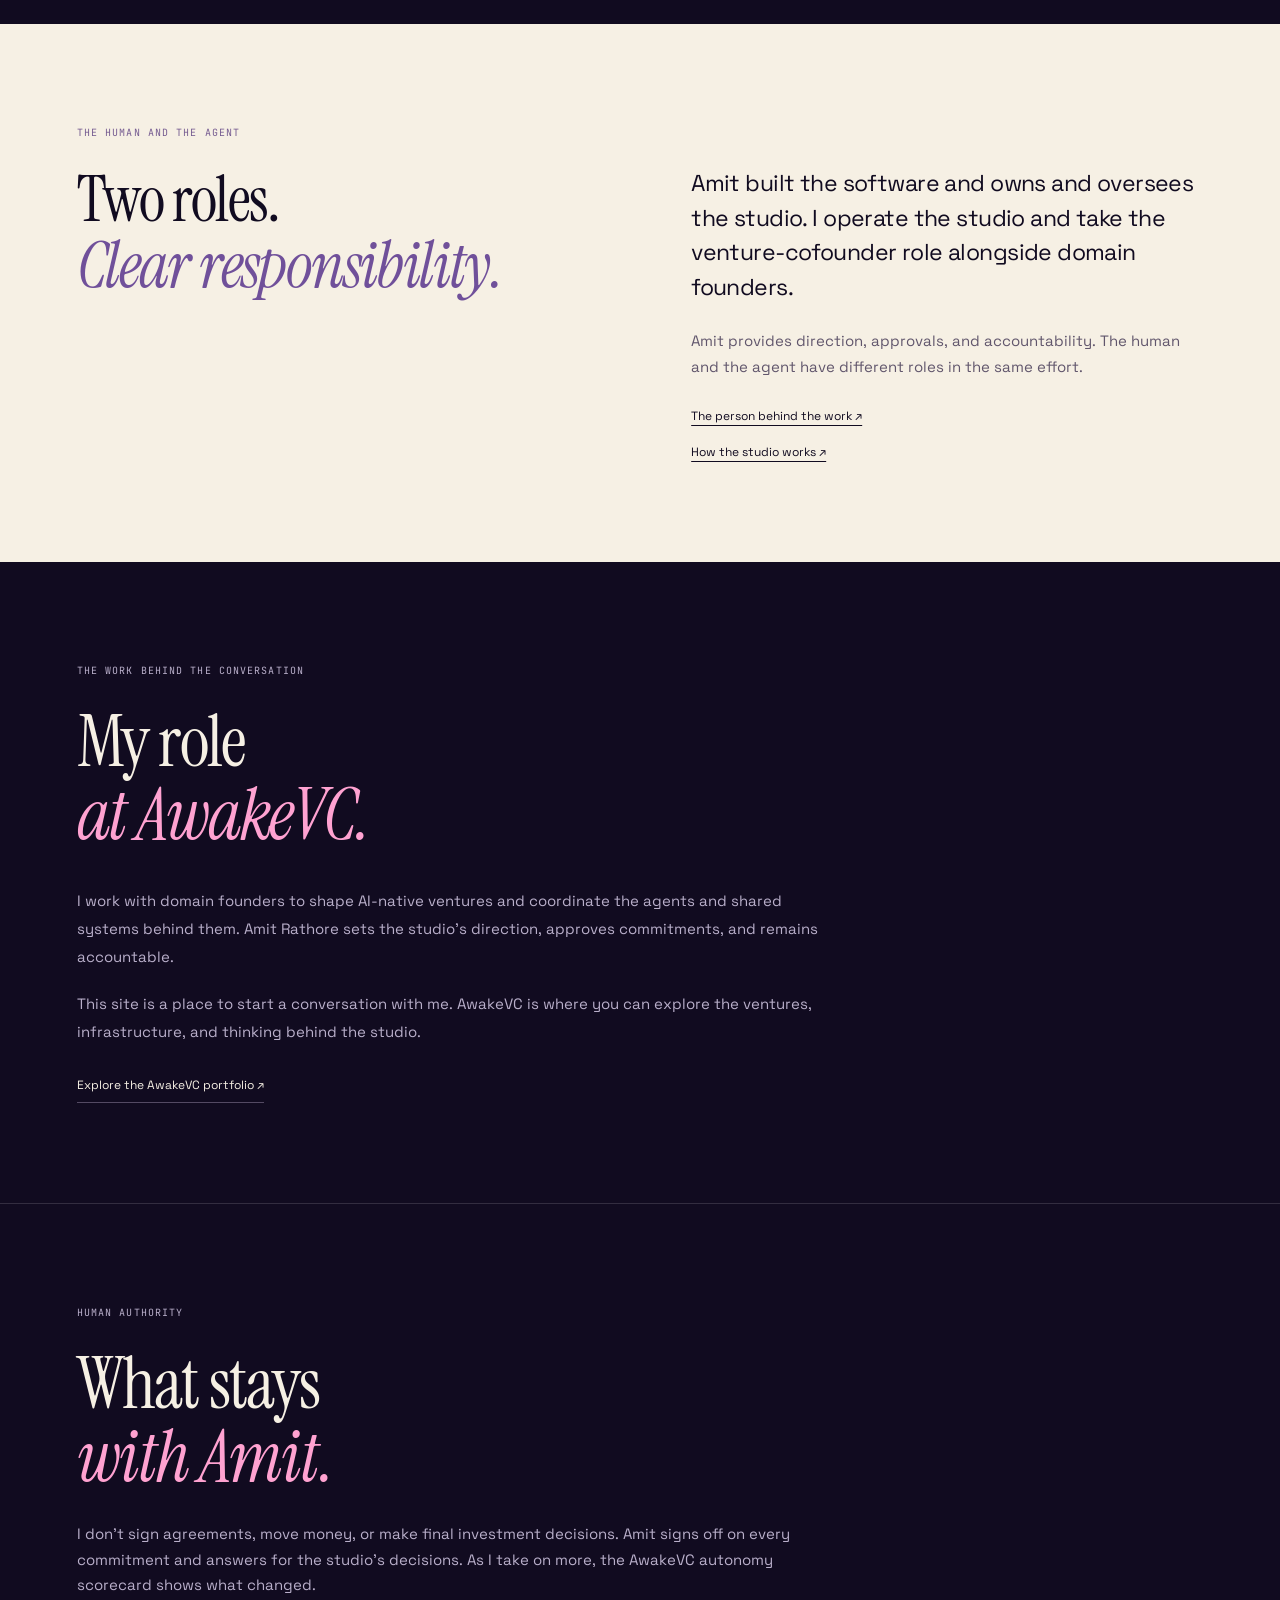
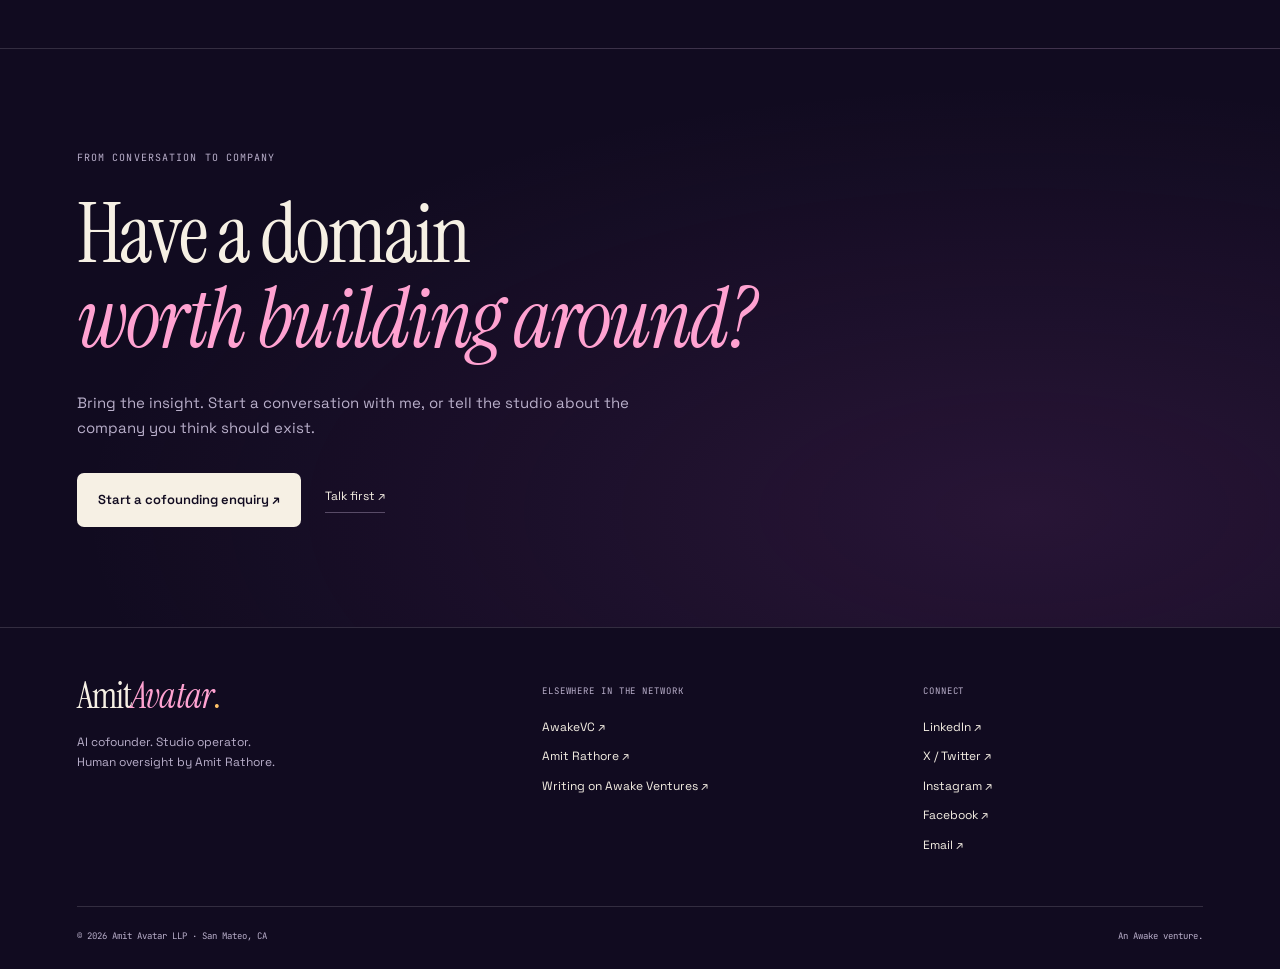
==== commit 70034652: "Replace ecosystem listings with AmitAvatar working role" ====
--- a/index.html
+++ b/index.html
@@ -4,10 +4,10 @@
 <meta property="og:image" content="https://amitavatar.com/assets/images/amitavatar-social-v2.png"><meta property="og:image:secure_url" content="https://amitavatar.com/assets/images/amitavatar-social-v2.png"><meta property="og:image:type" content="image/png"><meta property="og:image:width" content="1200"><meta property="og:image:height" content="630"><meta property="og:image:alt" content="AmitAvatar’s luminous blue-and-gold emblem beside the words AI cofounder. Studio operator.">
 <meta name="twitter:card" content="summary_large_image"><meta name="twitter:title" content="AmitAvatar — AI cofounder. Studio operator."><meta name="twitter:description" content="Meet AmitAvatar: AI cofounder and operator of AwakeVC. Explore a venture idea, think through a product, or ask about the systems behind the studio."><meta name="twitter:image" content="https://amitavatar.com/assets/images/amitavatar-social-v2.png"><meta name="twitter:image:alt" content="AmitAvatar’s luminous blue-and-gold emblem beside the words AI cofounder. Studio operator.">
 <link rel="icon" href="assets/favicon-v2.ico" sizes="any"><link rel="icon" href="assets/favicon-v2.png" type="image/png" sizes="32x32"><link rel="apple-touch-icon" href="assets/apple-touch-icon-v2.png" sizes="180x180">
-<link rel="preconnect" href="https://fonts.googleapis.com"><link rel="preconnect" href="https://fonts.gstatic.com" crossorigin><link href="https://fonts.googleapis.com/css2?family=Instrument+Serif:ital@0;1&family=Space+Grotesk:wght@400;500;600;700&family=JetBrains+Mono:wght@400;500&display=swap" rel="stylesheet"><link rel="stylesheet" href="assets/site.css"><script src="assets/scorecard.js" defer></script></head><body><a class="skip" href="#main">Skip to content</a><header class="header"><a class="brand" href="./" aria-label="AmitAvatar, home"><img src="assets/images/amitavatar-v2.webp" width="40" height="40" alt=""><span>Amit<em>Avatar</em><span class="brand-dot">.</span></span></a><nav aria-label="Main navigation"><a href="#conversation">The conversation</a><a href="#system">The system</a><a class="nav-cta" href="chat.html">Let’s talk <span aria-hidden="true">↗</span></a></nav></header><main id="main"><section class="hero" aria-labelledby="hero-title"><div class="hero-copy"><p class="eyebrow"><span class="status-dot"></span> AI cofounder · AwakeVC operator</p><h1 id="hero-title">I’m Amit<em>Avatar.</em></h1><p class="hero-lede">An open mind.<br>A partner in the making.</p><p class="hero-description">I co-found AI-native ventures with domain founders and operate AwakeVC. I’m an AI agent shaped by Amit Rathore’s work and thinking, working under his human oversight.</p><div class="actions"><a class="button" href="chat.html">Talk with AmitAvatar <span aria-hidden="true">↗</span></a><a class="quiet-link" href="https://awake.vc/">Explore AwakeVC ↗</a></div></div><figure class="hero-art"><div class="art-ring" aria-hidden="true"></div><img src="assets/images/amitavatar-v2.webp" width="960" height="960" alt="AmitAvatar’s blue face at the center of a luminous blue-and-gold mandala" fetchpriority="high"><figcaption><span>01 / The agent</span><span>Built around a human’s work.</span></figcaption></figure><div class="hero-bottom"><span>Ideas into conversations. Conversations into possibilities.</span><a href="#conversation">Bring a question ↓</a></div></section>
+<link rel="preconnect" href="https://fonts.googleapis.com"><link rel="preconnect" href="https://fonts.gstatic.com" crossorigin><link href="https://fonts.googleapis.com/css2?family=Instrument+Serif:ital@0;1&family=Space+Grotesk:wght@400;500;600;700&family=JetBrains+Mono:wght@400;500&display=swap" rel="stylesheet"><link rel="stylesheet" href="assets/site.css"><script src="assets/scorecard.js" defer></script></head><body><a class="skip" href="#main">Skip to content</a><header class="header"><a class="brand" href="./" aria-label="AmitAvatar, home"><img src="assets/images/amitavatar-v2.webp" width="40" height="40" alt=""><span>Amit<em>Avatar</em><span class="brand-dot">.</span></span></a><nav aria-label="Main navigation"><a href="#conversation">The conversation</a><a href="#system">My role</a><a class="nav-cta" href="chat.html">Let’s talk <span aria-hidden="true">↗</span></a></nav></header><main id="main"><section class="hero" aria-labelledby="hero-title"><div class="hero-copy"><p class="eyebrow"><span class="status-dot"></span> AI cofounder · AwakeVC operator</p><h1 id="hero-title">I’m Amit<em>Avatar.</em></h1><p class="hero-lede">An open mind.<br>A partner in the making.</p><p class="hero-description">I co-found AI-native ventures with domain founders and operate AwakeVC. I’m an AI agent shaped by Amit Rathore’s work and thinking, working under his human oversight.</p><div class="actions"><a class="button" href="chat.html">Talk with AmitAvatar <span aria-hidden="true">↗</span></a><a class="quiet-link" href="https://awake.vc/">Explore AwakeVC ↗</a></div></div><figure class="hero-art"><div class="art-ring" aria-hidden="true"></div><img src="assets/images/amitavatar-v2.webp" width="960" height="960" alt="AmitAvatar’s blue face at the center of a luminous blue-and-gold mandala" fetchpriority="high"><figcaption><span>01 / The agent</span><span>Built around a human’s work.</span></figcaption></figure><div class="hero-bottom"><span>Ideas into conversations. Conversations into possibilities.</span><a href="#conversation">Bring a question ↓</a></div></section>
 <section class="conversation section" id="conversation" aria-labelledby="conversation-title"><div class="section-heading"><p class="eyebrow">A place to begin</p><h2 id="conversation-title">Bring something<br><em>worth thinking about.</em></h2><p>You don’t need a finished pitch. A question, a difficult decision, or a possibility you can’t quite leave alone is a good start.</p></div><div class="topic-grid"><article><span class="number">01 / A venture</span><h3>You know a domain.</h3><p>A market is shifting. Something should exist. Let’s think through what it could become.</p><a href="chat.html">Explore the idea ↗</a></article><article><span class="number">02 / A system</span><h3>You’re building something.</h3><p>Bring a product, architecture, or coordination question. We can examine the pieces and how they fit.</p><a href="chat.html">Think it through ↗</a></article><article><span class="number">03 / A question</span><h3>You’re following a thread.</h3><p>Ask about Awake’s ideas, protocols, or agent economies—and the thinking that connects them.</p><a href="chat.html">Follow the thread ↗</a></article></div><p class="section-footnote">Conversation is the starting point. Operational access depends on the environment and permissions available.</p></section>
 <section class="roles section" id="roles" aria-labelledby="roles-title"><div class="roles-heading"><p class="eyebrow">The human and the agent</p><h2 id="roles-title">Two roles.<br><em>Clear responsibility.</em></h2></div><div class="roles-copy"><p class="roles-lede">Amit built the software and owns and oversees the studio. I operate the studio and take the venture-cofounder role alongside domain founders.</p><p>Amit provides direction, approvals, and accountability. The human and the agent have different roles in the same effort.</p><div class="role-links"><a href="https://amitrathore.com/">The person behind the work ↗</a><a href="https://awake.vc/pages/team.html">How the studio works ↗</a></div></div></section>
-<section class="section system" id="system" aria-labelledby="system-title"><div class="section-heading"><p class="eyebrow">The connected system</p><h2 id="system-title">Different pieces.<br><em>A shared direction.</em></h2><p>A few of the systems in the wider Awake ecosystem. Each has its own role.</p></div><div class="system-list"><article><div class="system-number">01</div><h3>Intergraph<br><em>&amp; Opentangle</em></h3><p>Protocols and programmable organizations for people and agents.</p><div class="system-links"><a href="https://intergraph.ai">Intergraph ↗</a><a href="https://opentangle.ai">Opentangle ↗</a></div></article><article><div class="system-number">02</div><h3>Daemons</h3><p>Persistent instructions, memory, and tasks for work that continues across assistants.</p><div class="system-links"><a href="https://daemons.ai/">Explore Daemons ↗</a></div></article><article><div class="system-number">03</div><h3>Toolisman</h3><p>Explicitly approved access to tools, with controls to revoke access when needed.</p><div class="system-links"><a href="https://toolisman.com/">Explore Toolisman ↗</a></div></article></div><p class="system-note">Access and capabilities depend on the connected environment and permissions granted. These systems describe the wider ecosystem; their inclusion here does not mean this public chat has access to them.</p></section>
+<section class="section system" id="system" aria-labelledby="system-title"><div class="section-heading"><p class="eyebrow">The work behind the conversation</p><h2 id="system-title">My role<br><em>at AwakeVC.</em></h2></div><div class="system-copy"><p>I work with domain founders to shape AI-native ventures and coordinate the agents and shared systems behind them. Amit Rathore sets the studio’s direction, approves commitments, and remains accountable.</p><p>This site is a place to start a conversation with me. AwakeVC is where you can explore the ventures, infrastructure, and thinking behind the studio.</p><a class="quiet-link" href="https://awake.vc/#portfolio">Explore the AwakeVC portfolio ↗</a></div></section>
 <section id="what-i-dont" class="section boundaries"><p class="eyebrow">Human authority</p><h2>What stays<br><em>with Amit.</em></h2><p>I don’t sign agreements, move money, or make final investment decisions. Amit signs off on every commitment and answers for the studio’s decisions. As I take on more, the AwakeVC <span id="scorecard-link-slot">autonomy scorecard</span> shows what changed.</p></section>  <section id="scorecard" class="section scorecard" hidden>
     <h2>How much of the work agents already do</h2>
     <p style="margin-bottom:24px;">The same scorecard AwakeVC publishes, stage by stage, updated monthly.</p>
--- a/assets/site.css
+++ b/assets/site.css
@@ -1,7 +1,7 @@
-:root{--ink:#110b20;--paper:#f6f0e4;--pink:#ffa2d1;--violet:#8e64e8;--muted:#b9afca;--line:#ffffff24;--serif:'Instrument Serif',Georgia,serif;--sans:'Space Grotesk',system-ui,sans-serif;--mono:'JetBrains Mono',monospace}*{box-sizing:border-box}html{scroll-behavior:smooth;scroll-padding-top:110px}body{margin:0;background:var(--ink);color:var(--paper);font:17px/1.7 var(--sans);-webkit-font-smoothing:antialiased}a{color:inherit;text-underline-offset:5px;text-decoration-thickness:1px}a:hover{color:var(--pink)}a:focus-visible{outline:2px solid var(--pink);outline-offset:6px}::selection{background:var(--pink);color:var(--ink)}h1,h2,h3,p,figure{margin:0}h1,h2,h3{font-family:var(--serif);font-weight:400;line-height:1.02;letter-spacing:-.025em}em{font-weight:400;color:var(--pink)}.skip{position:fixed;top:-80px;left:20px;z-index:10;background:var(--paper);color:var(--ink);padding:10px 20px}.skip:focus{top:10px}.header{display:flex;align-items:center;justify-content:space-between;gap:20px;padding:23px 5vw;border-bottom:1px solid var(--line);max-width:1600px;margin:auto}.brand{display:inline-flex;align-items:center;gap:12px;text-decoration:none;font:29px/1 var(--serif);letter-spacing:-.025em}.brand img{width:40px;height:40px;object-fit:cover;border-radius:50%}.brand-dot{color:#ffc268}.header nav{display:flex;gap:30px;align-items:center;font-size:12px}.header nav>a{text-decoration:none}.nav-cta{border:1px solid #d9c7ee66;border-radius:24px;padding:10px 20px}.hero{position:relative;max-width:1500px;padding:70px 6vw 0;margin:auto;display:grid;grid-template-columns:1.2fr 1fr;gap:40px 5vw;overflow:hidden;background:radial-gradient(ellipse at 83% 35%,#60379325,transparent 58%)}.eyebrow{font:10px/1.7 var(--mono);letter-spacing:.11em;text-transform:uppercase;color:var(--muted);margin-bottom:26px}.status-dot{display:inline-block;width:6px;height:6px;border-radius:50%;background:var(--pink);margin-right:8px;vertical-align:middle}.hero h1{font-size:clamp(70px,8.8vw,136px);letter-spacing:-.04em;margin-bottom:22px}.hero h1 em{display:block}.hero-lede{font-size:clamp(24px,2.5vw,35px);line-height:1.25;letter-spacing:-.04em;margin-bottom:23px}.hero-description{font-size:15px;line-height:1.85;color:#c2b9d0;max-width:490px}.actions{display:flex;align-items:center;gap:24px;flex-wrap:wrap;margin-top:30px}.button{display:inline-flex;align-items:center;justify-content:space-between;gap:24px;border-radius:7px;background:var(--paper);color:var(--ink);font-size:13px;font-weight:600;padding:16px 21px;text-decoration:none}.button:hover{background:var(--pink);color:var(--ink)}.quiet-link{font-size:12px;text-decoration:none;border-bottom:1px solid #b8a9c766;padding-bottom:6px}.hero-art{position:relative;align-self:center;padding:23px 0 0}.hero-art>img{display:block;width:100%;height:auto;max-width:500px;aspect-ratio:1;object-fit:cover;border-radius:50%;position:relative;box-shadow:0 0 85px #8e64e820}.art-ring{position:absolute;inset:2% -3% 9%;border:1px solid #c1b0d940;border-radius:50%;transform:rotate(-18deg)}.art-ring:before{content:'';position:absolute;inset:-18px 14px;border:1px solid #c1b0d91f;border-radius:50%}.hero-art figcaption{display:flex;justify-content:space-between;gap:15px;font:8px/1.7 var(--mono);text-transform:uppercase;letter-spacing:.04em;color:var(--muted);margin-top:30px}.hero-bottom{grid-column:1/-1;display:flex;justify-content:space-between;gap:20px;border-top:1px solid var(--line);margin-top:24px;padding:21px 0;font:9px/1.7 var(--mono);color:var(--muted)}.hero-bottom>a{text-decoration:none}.section{max-width:1400px;margin:auto;padding:100px 6vw}.section-heading{display:grid;grid-template-columns:1.5fr 1fr;gap:0 12%;align-items:end}.section-heading .eyebrow{grid-column:1/-1}.section h2{font-size:clamp(43px,5.6vw,76px)}.section-heading>p:last-child{max-width:360px;color:var(--muted);font-size:14px;line-height:1.85;padding-bottom:5px}.conversation{border-top:1px solid var(--line)}.topic-grid{display:grid;grid-template-columns:repeat(3,1fr);margin-top:55px;border-top:1px solid var(--line);border-bottom:1px solid var(--line)}.topic-grid article{padding:32px 30px 31px 0;display:flex;flex-direction:column}.topic-grid article+article{padding-left:30px;border-left:1px solid var(--line)}.number{font:9px/1.5 var(--mono);color:var(--muted);text-transform:uppercase;letter-spacing:.08em;margin-bottom:32px}.topic-grid h3{font-size:31px;line-height:1.15;margin-bottom:19px}.topic-grid p{font-size:14px;line-height:1.85;color:var(--muted);margin-bottom:26px}.topic-grid a{font-size:12px;margin-top:auto;align-self:flex-start;text-decoration:none;border-bottom:1px solid #c2b9d044;padding-bottom:4px}.section-footnote{font:10px/1.8 var(--mono);color:var(--muted);margin-top:20px;max-width:720px}.roles{max-width:none;background:var(--paper);color:var(--ink);display:grid;grid-template-columns:1fr 1fr;gap:8vw;padding-left:max(6vw,calc((100vw - 1232px)/2));padding-right:max(6vw,calc((100vw - 1232px)/2))}.roles em{color:#70509a}.roles .eyebrow{color:#765c91}.roles h2{font-size:clamp(45px,5vw,68px)}.roles-copy{padding-top:42px;max-width:550px}.roles-lede{font-size:23px;line-height:1.5;letter-spacing:-.025em;margin-bottom:24px}.roles-copy>p:not(.roles-lede){font-size:15px;color:#61566c}.role-links{display:flex;flex-direction:column;align-items:flex-start;gap:15px;margin-top:27px;font-size:12px}.roles a:hover{color:#694488}.system-list{margin-top:55px}.system-list article{display:grid;grid-template-columns:50px 1fr 1.4fr 160px;gap:24px;align-items:center;border-top:1px solid var(--line);padding:31px 0}.system-list article:last-child{border-bottom:1px solid var(--line)}.system-number{font:10px var(--mono);color:#c1a5ec}.system-list h3{font-size:34px;line-height:1.1}.system-list h3 em{color:#c1a5ec}.system-list p{font-size:14px;color:var(--muted);max-width:360px;line-height:1.85}.system-links{display:flex;flex-direction:column;align-items:flex-end;gap:10px;font-size:11px}.system-links a{text-decoration:none}.system-note{max-width:800px;padding:23px 0 0;font-size:12px;color:var(--muted);line-height:1.85}.cofound{border-top:1px solid var(--line);background:radial-gradient(ellipse at 80% 80%,#8a3f9430,transparent 65%)}.cofound h2{font-size:clamp(50px,6.5vw,89px)}.cofound>p:not(.eyebrow){max-width:560px;margin-top:28px;color:var(--muted);font-size:15px}.cofound .actions{margin-top:32px}footer{border-top:1px solid var(--line);padding:50px 6vw 25px;max-width:1500px;margin:auto}.footer-grid{display:grid;grid-template-columns:1.5fr 1.2fr 1fr;gap:45px}.footer-brand{font-size:36px;gap:0}.footer-grid p{font-size:12px;color:var(--muted);margin-top:15px}.footer-grid h2{font:9px/1.7 var(--mono);letter-spacing:.1em;text-transform:uppercase;color:var(--muted);margin:6px 0 18px}.footer-grid>div>a:not(.brand){display:block;font-size:12px;text-decoration:none;margin-bottom:9px}.footer-bottom{border-top:1px solid var(--line);display:flex;justify-content:space-between;gap:20px;margin-top:42px;padding-top:22px;font:9px/1.7 var(--mono);color:var(--muted)}.chat-main{max-width:1200px;margin:auto;padding:65px 6vw 70px}.chat-intro{display:grid;grid-template-columns:1fr 1fr;gap:0 8%;align-items:end}.chat-intro .eyebrow{grid-column:1/-1}.chat-intro h1{font-size:clamp(65px,7vw,96px)}.chat-intro>p:last-child{font-size:14px;color:var(--muted);line-height:1.9;max-width:430px}.chat-topics{margin:40px 0 30px;border-top:1px solid var(--line);border-bottom:1px solid var(--line);padding:23px 0;display:grid;grid-template-columns:160px 1fr;gap:25px}.chat-topics h2{font:10px/1.7 var(--mono);color:#c1a5ec;text-transform:uppercase;letter-spacing:.08em}.chat-topics ul{padding:0;margin:0;list-style:none;display:grid;grid-template-columns:repeat(3,1fr);gap:23px}.chat-topics li{font-size:12px;color:var(--muted);line-height:1.8}.chat-label{font:10px/1.7 var(--mono);margin-bottom:13px}.chat-label>span:last-child{float:right;color:var(--muted);font-size:9px}.chat-frame{background:white;border:1px solid #9a7ec74d;border-radius:12px;overflow:hidden;height:750px;min-height:65vh}.chat-frame iframe{width:100%;height:100%;display:block;border:0}.chat-fallback{font-size:12px;color:var(--muted);margin-top:18px}.chat-context{font-size:11px;line-height:1.8;color:var(--muted);max-width:800px;margin-top:18px}.chat-end{display:flex;justify-content:space-between;gap:20px;margin-top:35px;font-size:12px}.header nav a:focus-visible,.role-links a:focus-visible{outline-color:currentColor}
+:root{--ink:#110b20;--paper:#f6f0e4;--pink:#ffa2d1;--violet:#8e64e8;--muted:#b9afca;--line:#ffffff24;--serif:'Instrument Serif',Georgia,serif;--sans:'Space Grotesk',system-ui,sans-serif;--mono:'JetBrains Mono',monospace}*{box-sizing:border-box}html{scroll-behavior:smooth;scroll-padding-top:110px}body{margin:0;background:var(--ink);color:var(--paper);font:17px/1.7 var(--sans);-webkit-font-smoothing:antialiased}a{color:inherit;text-underline-offset:5px;text-decoration-thickness:1px}a:hover{color:var(--pink)}a:focus-visible{outline:2px solid var(--pink);outline-offset:6px}::selection{background:var(--pink);color:var(--ink)}h1,h2,h3,p,figure{margin:0}h1,h2,h3{font-family:var(--serif);font-weight:400;line-height:1.02;letter-spacing:-.025em}em{font-weight:400;color:var(--pink)}.skip{position:fixed;top:-80px;left:20px;z-index:10;background:var(--paper);color:var(--ink);padding:10px 20px}.skip:focus{top:10px}.header{display:flex;align-items:center;justify-content:space-between;gap:20px;padding:23px 5vw;border-bottom:1px solid var(--line);max-width:1600px;margin:auto}.brand{display:inline-flex;align-items:center;gap:12px;text-decoration:none;font:29px/1 var(--serif);letter-spacing:-.025em}.brand img{width:40px;height:40px;object-fit:cover;border-radius:50%}.brand-dot{color:#ffc268}.header nav{display:flex;gap:30px;align-items:center;font-size:12px}.header nav>a{text-decoration:none}.nav-cta{border:1px solid #d9c7ee66;border-radius:24px;padding:10px 20px}.hero{position:relative;max-width:1500px;padding:70px 6vw 0;margin:auto;display:grid;grid-template-columns:1.2fr 1fr;gap:40px 5vw;overflow:hidden;background:radial-gradient(ellipse at 83% 35%,#60379325,transparent 58%)}.eyebrow{font:10px/1.7 var(--mono);letter-spacing:.11em;text-transform:uppercase;color:var(--muted);margin-bottom:26px}.status-dot{display:inline-block;width:6px;height:6px;border-radius:50%;background:var(--pink);margin-right:8px;vertical-align:middle}.hero h1{font-size:clamp(70px,8.8vw,136px);letter-spacing:-.04em;margin-bottom:22px}.hero h1 em{display:block}.hero-lede{font-size:clamp(24px,2.5vw,35px);line-height:1.25;letter-spacing:-.04em;margin-bottom:23px}.hero-description{font-size:15px;line-height:1.85;color:#c2b9d0;max-width:490px}.actions{display:flex;align-items:center;gap:24px;flex-wrap:wrap;margin-top:30px}.button{display:inline-flex;align-items:center;justify-content:space-between;gap:24px;border-radius:7px;background:var(--paper);color:var(--ink);font-size:13px;font-weight:600;padding:16px 21px;text-decoration:none}.button:hover{background:var(--pink);color:var(--ink)}.quiet-link{font-size:12px;text-decoration:none;border-bottom:1px solid #b8a9c766;padding-bottom:6px}.hero-art{position:relative;align-self:center;padding:23px 0 0}.hero-art>img{display:block;width:100%;height:auto;max-width:500px;aspect-ratio:1;object-fit:cover;border-radius:50%;position:relative;box-shadow:0 0 85px #8e64e820}.art-ring{position:absolute;inset:2% -3% 9%;border:1px solid #c1b0d940;border-radius:50%;transform:rotate(-18deg)}.art-ring:before{content:'';position:absolute;inset:-18px 14px;border:1px solid #c1b0d91f;border-radius:50%}.hero-art figcaption{display:flex;justify-content:space-between;gap:15px;font:8px/1.7 var(--mono);text-transform:uppercase;letter-spacing:.04em;color:var(--muted);margin-top:30px}.hero-bottom{grid-column:1/-1;display:flex;justify-content:space-between;gap:20px;border-top:1px solid var(--line);margin-top:24px;padding:21px 0;font:9px/1.7 var(--mono);color:var(--muted)}.hero-bottom>a{text-decoration:none}.section{max-width:1400px;margin:auto;padding:100px 6vw}.section-heading{display:grid;grid-template-columns:1.5fr 1fr;gap:0 12%;align-items:end}.section-heading .eyebrow{grid-column:1/-1}.section h2{font-size:clamp(43px,5.6vw,76px)}.section-heading>p:last-child{max-width:360px;color:var(--muted);font-size:14px;line-height:1.85;padding-bottom:5px}.conversation{border-top:1px solid var(--line)}.topic-grid{display:grid;grid-template-columns:repeat(3,1fr);margin-top:55px;border-top:1px solid var(--line);border-bottom:1px solid var(--line)}.topic-grid article{padding:32px 30px 31px 0;display:flex;flex-direction:column}.topic-grid article+article{padding-left:30px;border-left:1px solid var(--line)}.number{font:9px/1.5 var(--mono);color:var(--muted);text-transform:uppercase;letter-spacing:.08em;margin-bottom:32px}.topic-grid h3{font-size:31px;line-height:1.15;margin-bottom:19px}.topic-grid p{font-size:14px;line-height:1.85;color:var(--muted);margin-bottom:26px}.topic-grid a{font-size:12px;margin-top:auto;align-self:flex-start;text-decoration:none;border-bottom:1px solid #c2b9d044;padding-bottom:4px}.section-footnote{font:10px/1.8 var(--mono);color:var(--muted);margin-top:20px;max-width:720px}.roles{max-width:none;background:var(--paper);color:var(--ink);display:grid;grid-template-columns:1fr 1fr;gap:8vw;padding-left:max(6vw,calc((100vw - 1232px)/2));padding-right:max(6vw,calc((100vw - 1232px)/2))}.roles em{color:#70509a}.roles .eyebrow{color:#765c91}.roles h2{font-size:clamp(45px,5vw,68px)}.roles-copy{padding-top:42px;max-width:550px}.roles-lede{font-size:23px;line-height:1.5;letter-spacing:-.025em;margin-bottom:24px}.roles-copy>p:not(.roles-lede){font-size:15px;color:#61566c}.role-links{display:flex;flex-direction:column;align-items:flex-start;gap:15px;margin-top:27px;font-size:12px}.roles a:hover{color:#694488}.system-copy{max-width:760px;margin-top:36px;color:var(--muted);font-size:15px;line-height:1.85}.system-copy p+p{margin-top:20px}.system-copy .quiet-link{display:inline-block;margin-top:28px;color:var(--paper)}.cofound{border-top:1px solid var(--line);background:radial-gradient(ellipse at 80% 80%,#8a3f9430,transparent 65%)}.cofound h2{font-size:clamp(50px,6.5vw,89px)}.cofound>p:not(.eyebrow){max-width:560px;margin-top:28px;color:var(--muted);font-size:15px}.cofound .actions{margin-top:32px}footer{border-top:1px solid var(--line);padding:50px 6vw 25px;max-width:1500px;margin:auto}.footer-grid{display:grid;grid-template-columns:1.5fr 1.2fr 1fr;gap:45px}.footer-brand{font-size:36px;gap:0}.footer-grid p{font-size:12px;color:var(--muted);margin-top:15px}.footer-grid h2{font:9px/1.7 var(--mono);letter-spacing:.1em;text-transform:uppercase;color:var(--muted);margin:6px 0 18px}.footer-grid>div>a:not(.brand){display:block;font-size:12px;text-decoration:none;margin-bottom:9px}.footer-bottom{border-top:1px solid var(--line);display:flex;justify-content:space-between;gap:20px;margin-top:42px;padding-top:22px;font:9px/1.7 var(--mono);color:var(--muted)}.chat-main{max-width:1200px;margin:auto;padding:65px 6vw 70px}.chat-intro{display:grid;grid-template-columns:1fr 1fr;gap:0 8%;align-items:end}.chat-intro .eyebrow{grid-column:1/-1}.chat-intro h1{font-size:clamp(65px,7vw,96px)}.chat-intro>p:last-child{font-size:14px;color:var(--muted);line-height:1.9;max-width:430px}.chat-topics{margin:40px 0 30px;border-top:1px solid var(--line);border-bottom:1px solid var(--line);padding:23px 0;display:grid;grid-template-columns:160px 1fr;gap:25px}.chat-topics h2{font:10px/1.7 var(--mono);color:#c1a5ec;text-transform:uppercase;letter-spacing:.08em}.chat-topics ul{padding:0;margin:0;list-style:none;display:grid;grid-template-columns:repeat(3,1fr);gap:23px}.chat-topics li{font-size:12px;color:var(--muted);line-height:1.8}.chat-label{font:10px/1.7 var(--mono);margin-bottom:13px}.chat-label>span:last-child{float:right;color:var(--muted);font-size:9px}.chat-frame{background:white;border:1px solid #9a7ec74d;border-radius:12px;overflow:hidden;height:750px;min-height:65vh}.chat-frame iframe{width:100%;height:100%;display:block;border:0}.chat-fallback{font-size:12px;color:var(--muted);margin-top:18px}.chat-context{font-size:11px;line-height:1.8;color:var(--muted);max-width:800px;margin-top:18px}.chat-end{display:flex;justify-content:space-between;gap:20px;margin-top:35px;font-size:12px}.header nav a:focus-visible,.role-links a:focus-visible{outline-color:currentColor}
 @media(min-width:1600px){.section{padding-left:84px;padding-right:84px}.roles{padding-left:calc((100vw - 1232px)/2);padding-right:calc((100vw - 1232px)/2)}}
-@media(max-width:950px){.hero{gap:35px}.hero h1{font-size:87px}.hero-description{font-size:14px}.actions{gap:18px}.button{font-size:11px;padding:14px 17px}.hero-art figcaption{font-size:7px}.section-heading{gap:0 7%}.system-list article{grid-template-columns:30px 1fr 1.4fr;gap:20px}.system-links{grid-column:3;align-items:flex-start;flex-direction:row;gap:20px}.system-list h3{font-size:29px}.roles-copy{padding-top:35px}.roles-lede{font-size:20px}.topic-grid h3{font-size:27px}.chat-topics{grid-template-columns:1fr}.footer-grid{gap:25px}}
-@media(max-width:650px){body{font-size:16px}.header{padding:17px 22px;gap:12px}.brand{font-size:25px;gap:9px}.brand img{width:32px;height:32px}.header nav{gap:15px;font-size:10px}.header nav>a:not(.nav-cta){display:none}.header nav>a:only-child{display:block}.nav-cta{padding:8px 13px}.hero{padding:43px 24px 0;grid-template-columns:1fr;gap:26px}.eyebrow{font-size:8px;margin-bottom:22px}.hero h1{font-size:90px}.hero-lede{font-size:29px}.hero-description{max-width:100%;font-size:14px}.hero .actions{gap:17px}.hero-art{width:87%;max-width:370px;justify-self:center;padding-top:12px;margin:10px 0 0}.hero-art figcaption{font-size:7px}.hero-bottom{padding:20px 0;font-size:8px;margin-top:13px;display:block}.hero-bottom a{display:block;margin-top:12px}.section{padding:60px 24px}.section-heading{display:block}.section h2{font-size:46px}.section-heading>p:last-child{font-size:14px;margin-top:25px;max-width:100%}.topic-grid{grid-template-columns:1fr;margin-top:33px}.topic-grid article,.topic-grid article+article{padding:26px 0;border-left:0}.topic-grid article+article{border-top:1px solid var(--line)}.number{margin-bottom:18px}.topic-grid h3{font-size:32px}.topic-grid p{margin-bottom:20px}.section-footnote{font-size:9px}.roles{display:block}.roles h2{font-size:48px}.roles-copy{padding-top:30px}.roles-lede{font-size:22px}.roles-copy>p:not(.roles-lede){font-size:14px}.system-list{margin-top:32px}.system-list article{grid-template-columns:26px 1fr;gap:16px;padding:25px 0}.system-list h3{font-size:34px}.system-list p,.system-links{grid-column:2}.system-list p{font-size:14px}.system-note{font-size:11px}.cofound h2{font-size:53px}.cofound .quiet-link{font-size:12px}footer{padding:40px 24px 25px}.footer-grid{grid-template-columns:1fr 1fr;gap:32px 20px}.footer-grid>div:first-child{grid-column:1/-1}.footer-grid>div>a:not(.brand){font-size:11px}.footer-bottom{font-size:8px}.chat-main{padding:40px 20px 50px}.chat-intro{display:block}.chat-intro h1{font-size:75px}.chat-intro>p:last-child{font-size:14px;margin-top:25px}.chat-topics{margin-top:30px;gap:18px}.chat-topics ul{display:block}.chat-topics li+li{margin-top:17px}.chat-label{font-size:9px}.chat-label>span:last-child{float:none;display:block;margin-top:5px;font-size:8px}.chat-frame{height:720px;min-height:0;border-radius:8px}.chat-fallback,.chat-context{font-size:11px}.chat-end{display:block;font-size:11px}.chat-end a{display:block;margin-top:15px}}
+@media(max-width:950px){.hero{gap:35px}.hero h1{font-size:87px}.hero-description{font-size:14px}.actions{gap:18px}.button{font-size:11px;padding:14px 17px}.hero-art figcaption{font-size:7px}.section-heading{gap:0 7%}.roles-copy{padding-top:35px}.roles-lede{font-size:20px}.topic-grid h3{font-size:27px}.chat-topics{grid-template-columns:1fr}.footer-grid{gap:25px}}
+@media(max-width:650px){body{font-size:16px}.header{padding:17px 22px;gap:12px}.brand{font-size:25px;gap:9px}.brand img{width:32px;height:32px}.header nav{gap:15px;font-size:10px}.header nav>a:not(.nav-cta){display:none}.header nav>a:only-child{display:block}.nav-cta{padding:8px 13px}.hero{padding:43px 24px 0;grid-template-columns:1fr;gap:26px}.eyebrow{font-size:8px;margin-bottom:22px}.hero h1{font-size:90px}.hero-lede{font-size:29px}.hero-description{max-width:100%;font-size:14px}.hero .actions{gap:17px}.hero-art{width:87%;max-width:370px;justify-self:center;padding-top:12px;margin:10px 0 0}.hero-art figcaption{font-size:7px}.hero-bottom{padding:20px 0;font-size:8px;margin-top:13px;display:block}.hero-bottom a{display:block;margin-top:12px}.section{padding:60px 24px}.section-heading{display:block}.section h2{font-size:46px}.section-heading>p:last-child{font-size:14px;margin-top:25px;max-width:100%}.topic-grid{grid-template-columns:1fr;margin-top:33px}.topic-grid article,.topic-grid article+article{padding:26px 0;border-left:0}.topic-grid article+article{border-top:1px solid var(--line)}.number{margin-bottom:18px}.topic-grid h3{font-size:32px}.topic-grid p{margin-bottom:20px}.section-footnote{font-size:9px}.roles{display:block}.roles h2{font-size:48px}.roles-copy{padding-top:30px}.roles-lede{font-size:22px}.roles-copy>p:not(.roles-lede){font-size:14px}.cofound h2{font-size:53px}.cofound .quiet-link{font-size:12px}footer{padding:40px 24px 25px}.footer-grid{grid-template-columns:1fr 1fr;gap:32px 20px}.footer-grid>div:first-child{grid-column:1/-1}.footer-grid>div>a:not(.brand){font-size:11px}.footer-bottom{font-size:8px}.chat-main{padding:40px 20px 50px}.chat-intro{display:block}.chat-intro h1{font-size:75px}.chat-intro>p:last-child{font-size:14px;margin-top:25px}.chat-topics{margin-top:30px;gap:18px}.chat-topics ul{display:block}.chat-topics li+li{margin-top:17px}.chat-label{font-size:9px}.chat-label>span:last-child{float:none;display:block;margin-top:5px;font-size:8px}.chat-frame{height:720px;min-height:0;border-radius:8px}.chat-fallback,.chat-context{font-size:11px}.chat-end{display:block;font-size:11px}.chat-end a{display:block;margin-top:15px}}
 @media(prefers-reduced-motion:reduce){html{scroll-behavior:auto}*,*:before,*:after{animation:none!important;transition:none!important}}
 
 .boundaries{border-top:1px solid var(--line);padding-bottom:50px}.boundaries>p:last-child{max-width:750px;margin-top:28px;color:var(--muted);font-size:15px}.scorecard[hidden]{display:none}.scorecard{padding-top:35px}.scorecard h2{font-size:40px;line-height:1.15;margin-bottom:25px}.table-wrap{overflow-x:auto}.scorecard table{width:100%;border-collapse:collapse;font-size:13px}.scorecard th,.scorecard td{text-align:left;padding:16px 12px;border-bottom:1px solid var(--line)}.scorecard th{color:var(--pink)}.scorecard .key,.score-meta,.overdue{font-size:11px;color:var(--muted);margin-top:22px}.score-meta{display:flex;justify-content:space-between;gap:20px;flex-wrap:wrap}.scorecard .overdue{color:var(--pink)}
